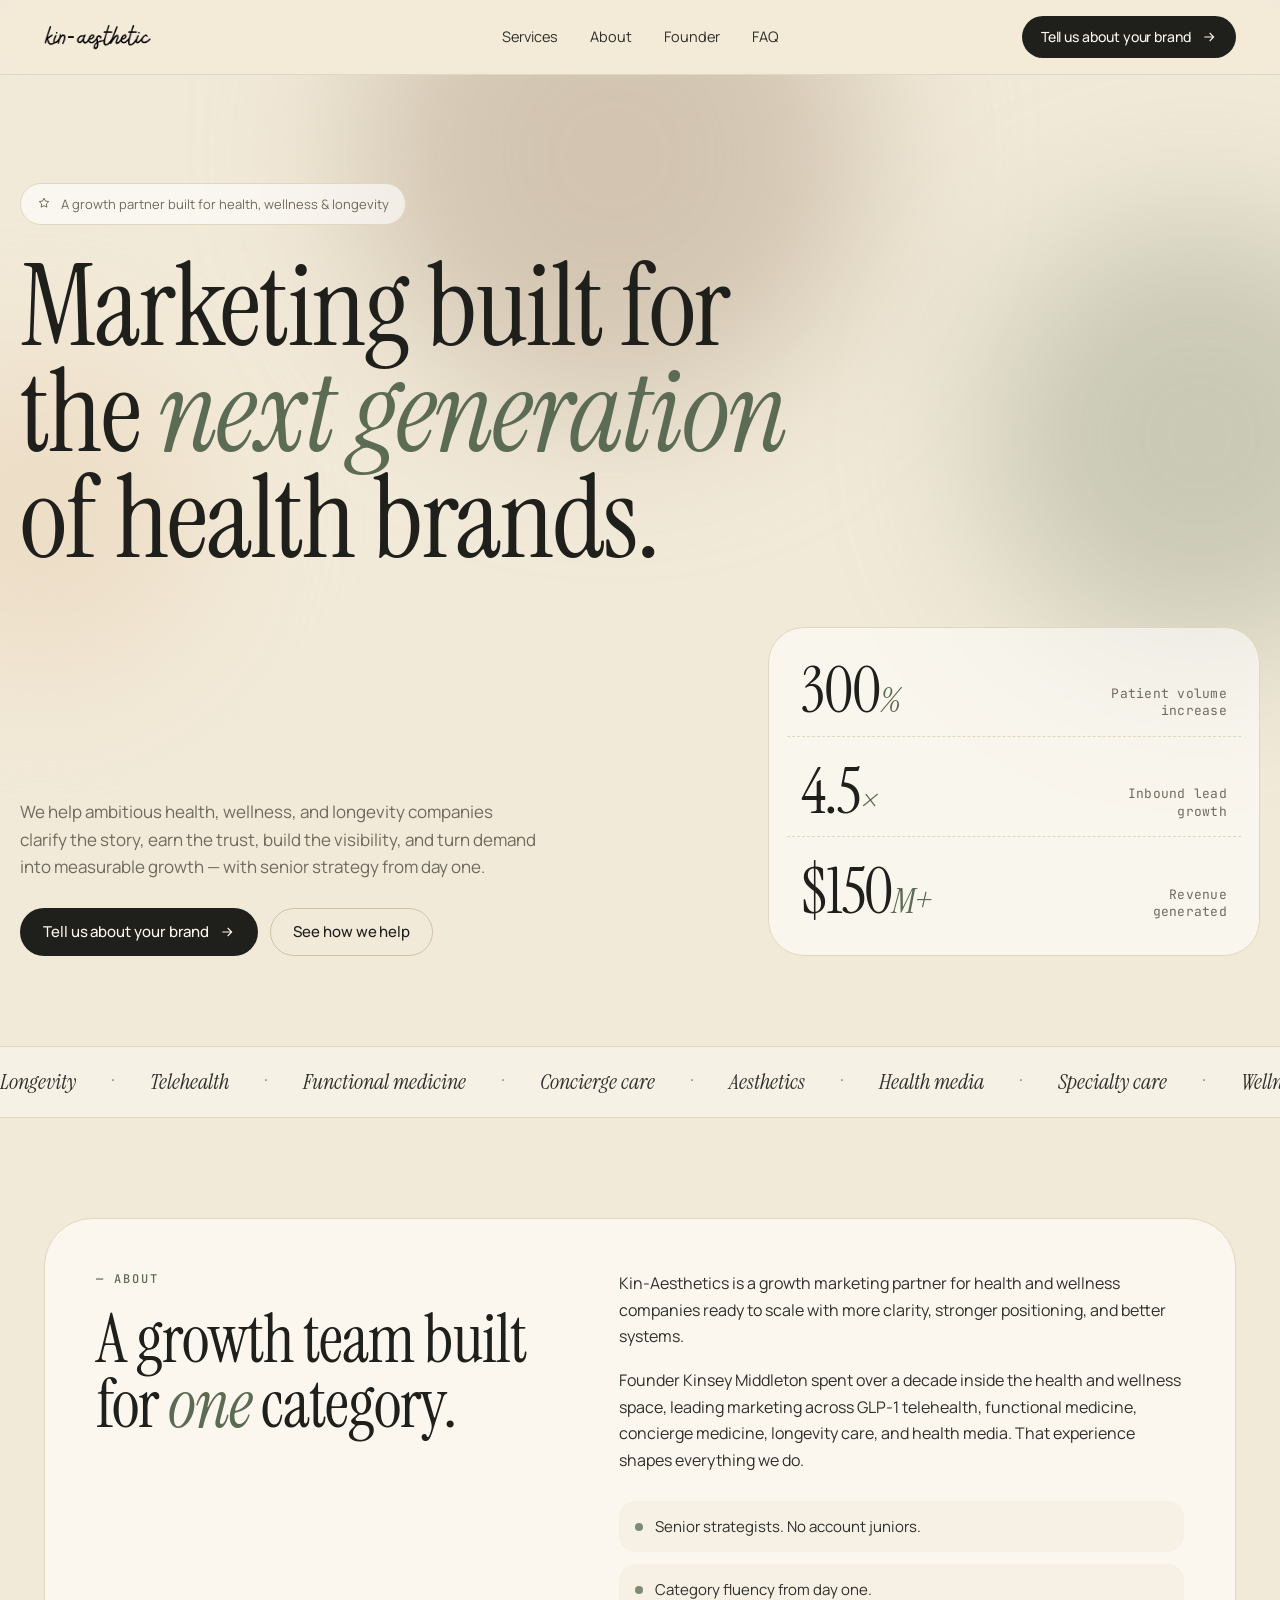
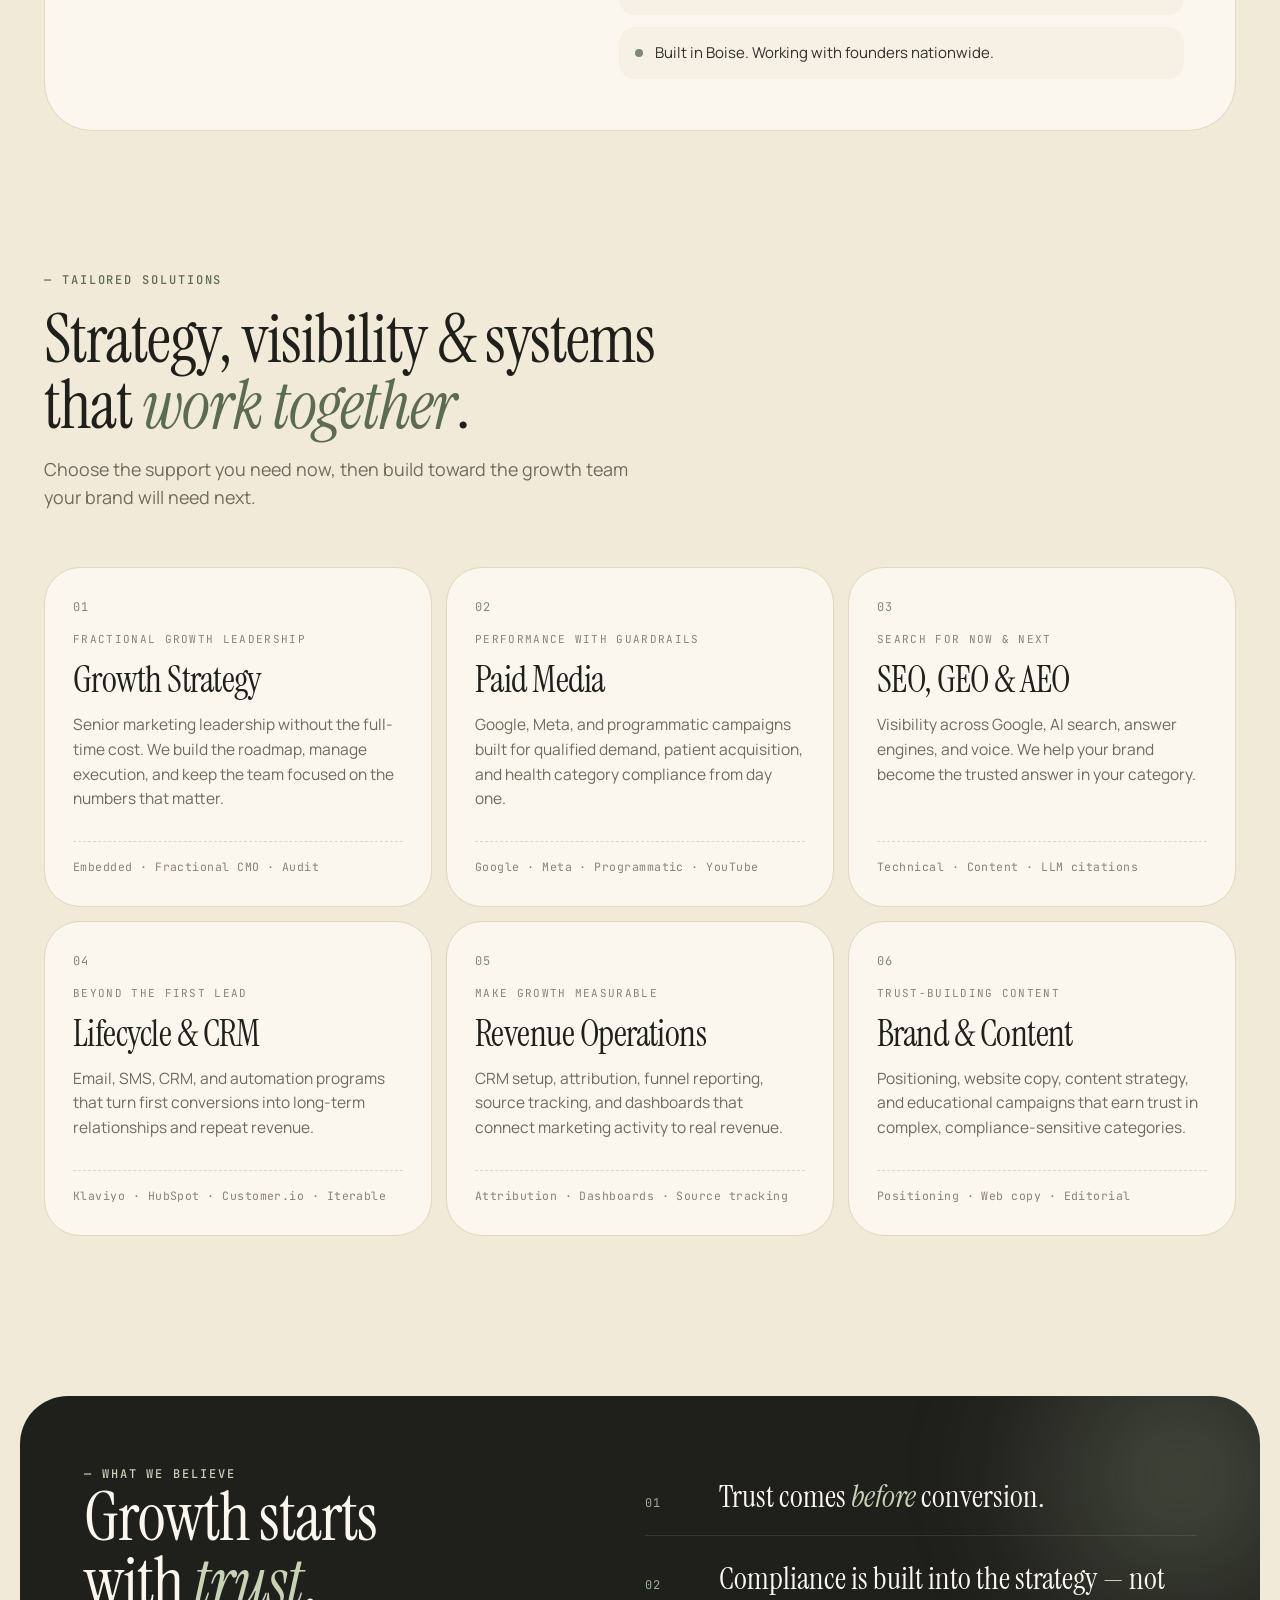
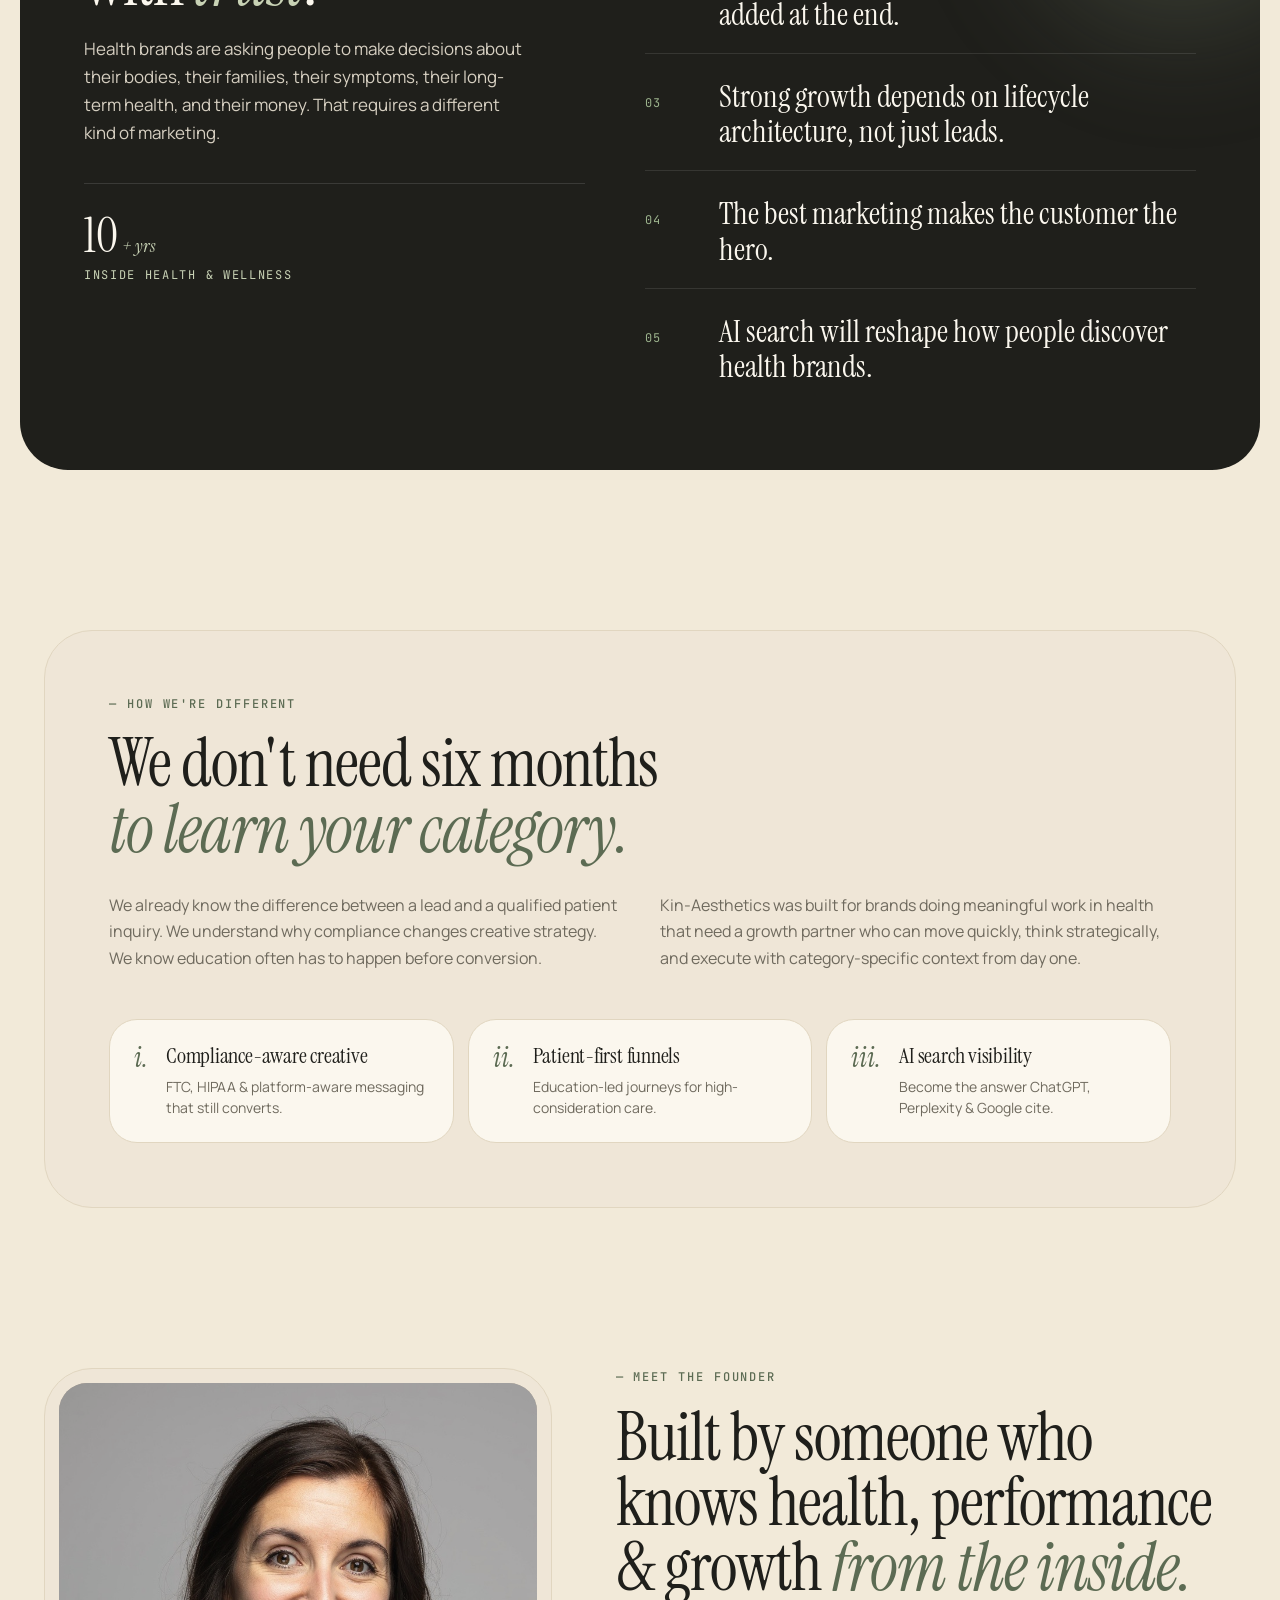
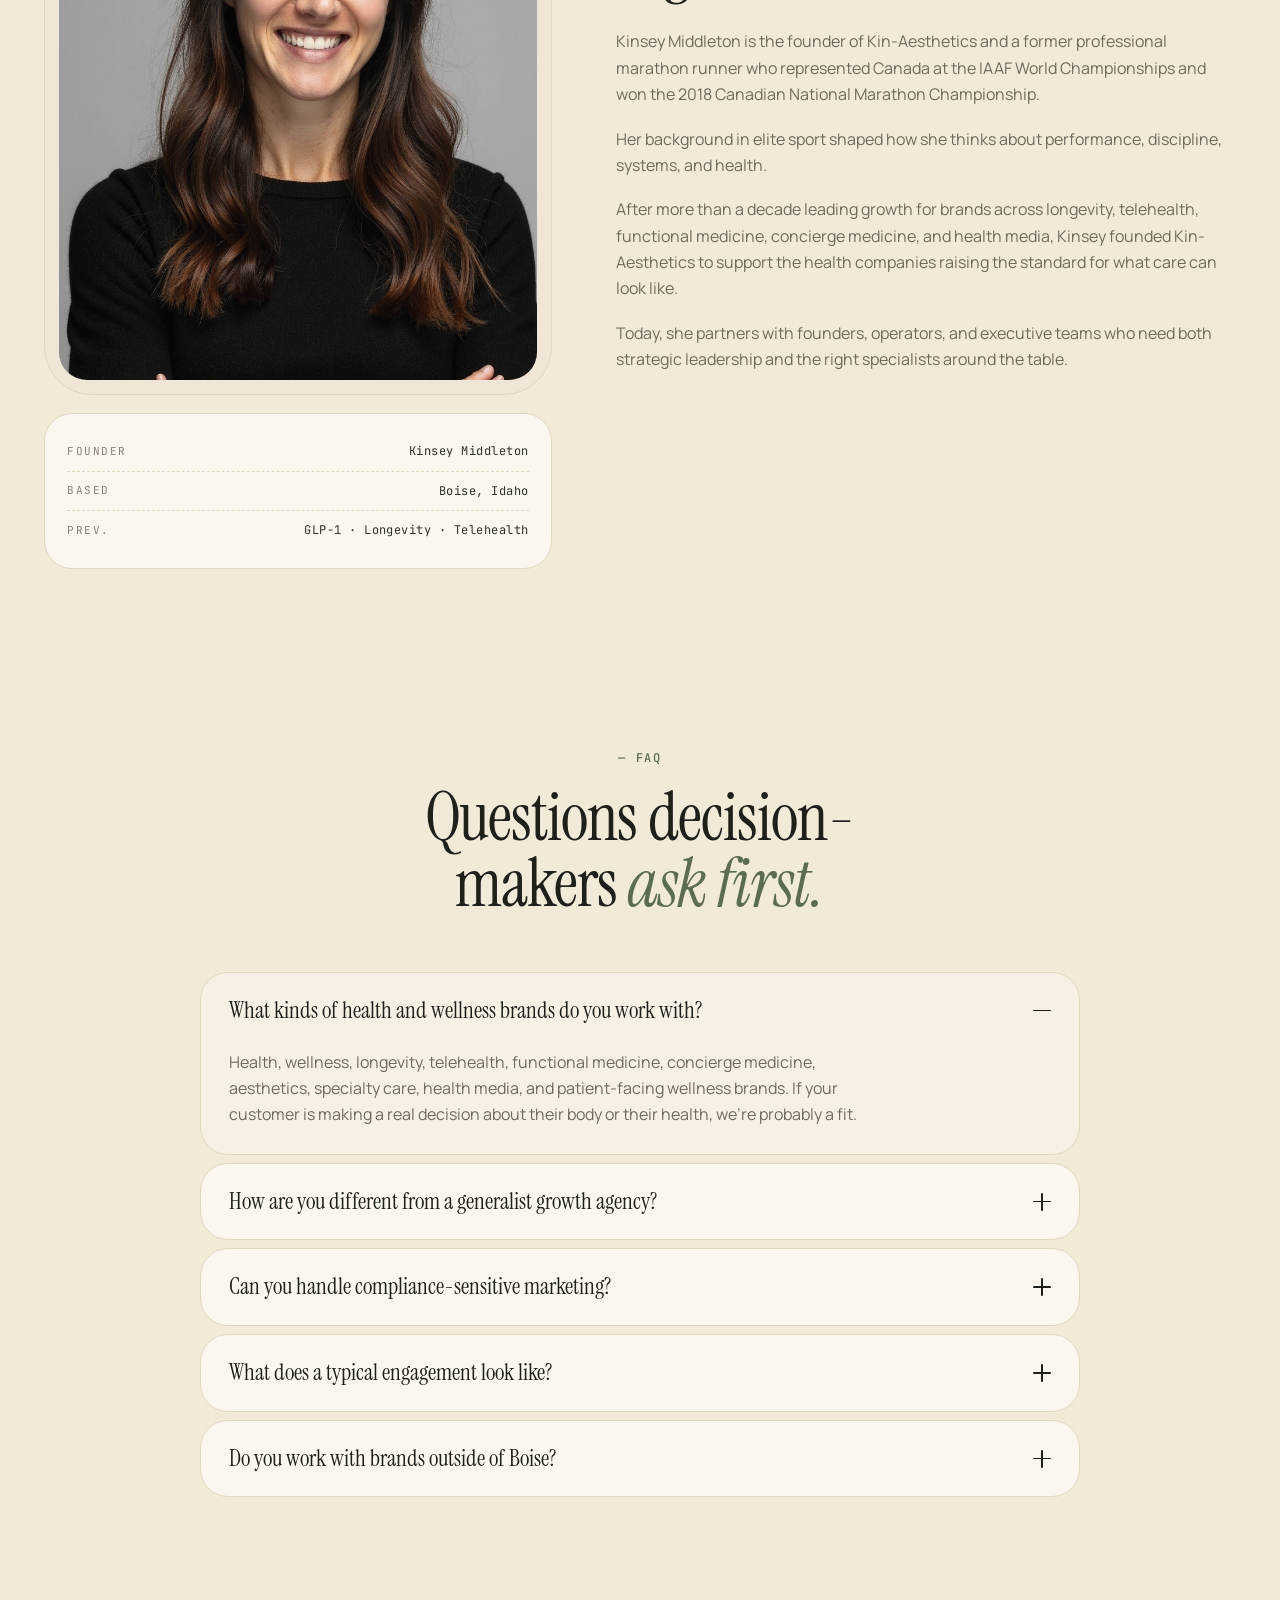
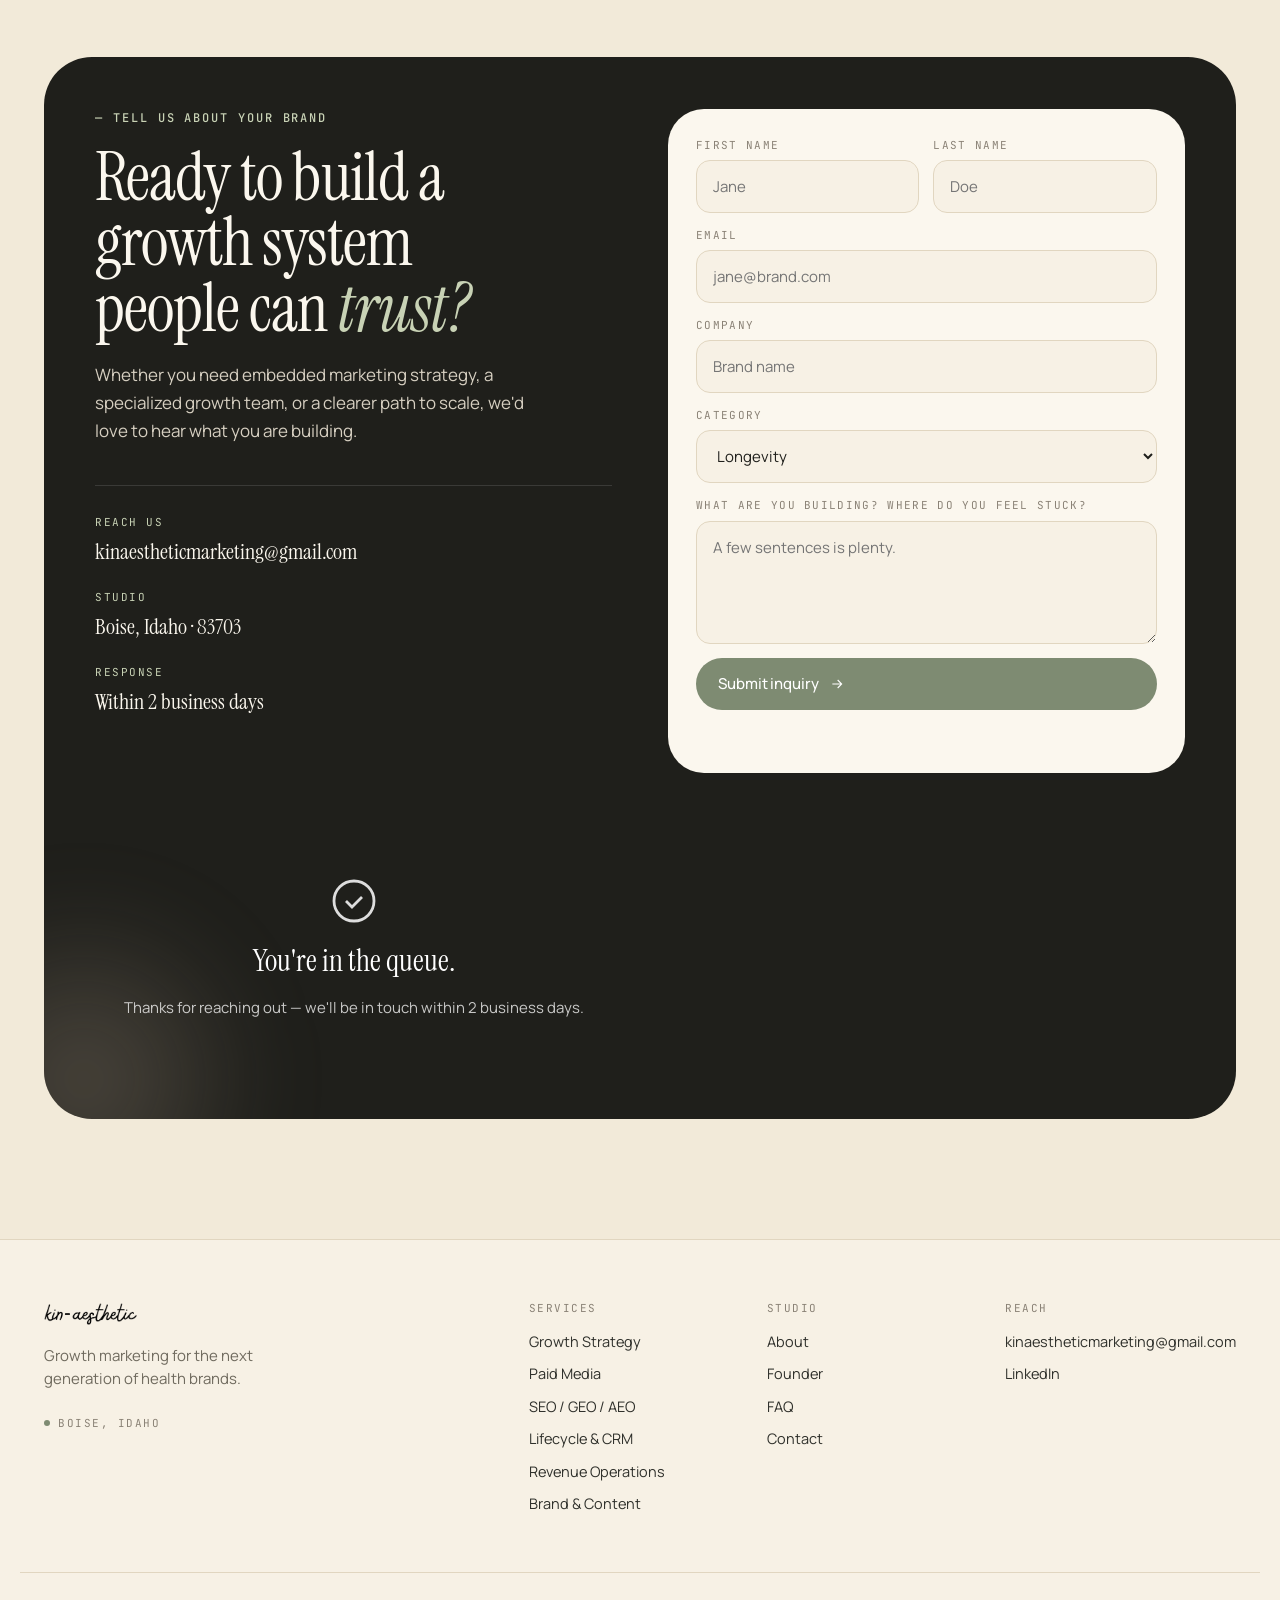
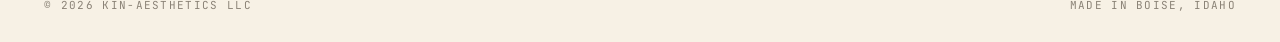
==== index.html @ ba125012 "Fix mobile and tablet responsive layout across all sections - Add hamburger nav menu for ≤880px: ani" ====
<!doctype html>
<html lang="en">
<head>
<meta charset="utf-8" />
<meta name="viewport" content="width=device-width, initial-scale=1" />
<title>Kin-Aesthetics — Growth marketing for health & wellness brands</title>
<link rel="preconnect" href="https://fonts.googleapis.com" />
<link rel="preconnect" href="https://fonts.gstatic.com" crossorigin />
<link href="https://fonts.googleapis.com/css2?family=Instrument+Serif:ital@0;1&family=Manrope:wght@300;400;500;600;700&family=JetBrains+Mono:wght@400;500&display=swap" rel="stylesheet" />
<link rel="stylesheet" href="styles.css" />
</head>
<body>

<!-- ============ HEADER ============ -->
<header class="site-header" id="top">
  <div class="header-inner">
    <a class="brand" href="#top" aria-label="Kin-Aesthetics home">
      <img src="assets/logo-wordmark.png" alt="kin-aesthetic" class="brand-wordmark" />
    </a>
    <nav class="nav" id="siteNav" aria-label="Primary">
      <a href="#services">Services</a>
      <a href="#about">About</a>
      <a href="#founder">Founder</a>
      <a href="#faq">FAQ</a>
    </nav>
    <a class="btn btn-dark" href="#contact">
      <span class="cta-long">Tell us about your brand</span>
      <span class="cta-short">Contact</span>
      <svg viewBox="0 0 24 24" width="16" height="16" fill="none" stroke="currentColor" stroke-width="1.6" aria-hidden="true"><path d="M5 12h14M13 6l6 6-6 6"/></svg>
    </a>
    <button class="nav-toggle" id="navToggle" aria-label="Open navigation" aria-expanded="false">
      <span></span><span></span><span></span>
    </button>
  </div>
</header>

<main>

  <!-- ============ HERO ============ -->
  <section class="hero">
    <div class="hero-bg">
      <span class="blob blob-1"></span>
      <span class="blob blob-2"></span>
      <span class="blob blob-3"></span>
    </div>

    <div class="container hero-inner">

      <div class="eyebrow">
        <svg viewBox="0 0 24 24" width="14" height="14" fill="none" stroke="currentColor" stroke-width="1.6" aria-hidden="true"><path d="M12 2l2.39 4.84L20 8l-4 3.9.94 5.5L12 14.77 7.06 17.4 8 11.9 4 8l5.61-1.16L12 2z"/></svg>
        <span>A growth partner built for health, wellness &amp; longevity</span>
      </div>

      <h1 class="display">
        Marketing built for the
        <em>next generation</em>
        of health brands.
      </h1>

      <div class="hero-grid">
        <div class="hero-lead">
          <p>
            We help ambitious health, wellness, and longevity companies clarify the story,
            earn the trust, build the visibility, and turn demand into measurable growth —
            with senior strategy from day one.
          </p>
          <div class="hero-ctas">
            <a class="btn btn-dark" href="#contact">
              Tell us about your brand
              <svg viewBox="0 0 24 24" width="16" height="16" fill="none" stroke="currentColor" stroke-width="1.6"><path d="M5 12h14M13 6l6 6-6 6"/></svg>
            </a>
            <a class="btn btn-ghost" href="#services">See how we help</a>
          </div>
        </div>

        <aside class="hero-stats" aria-label="Selected results">
          <div class="stat">
            <div class="stat-num">300<span>%</span></div>
            <div class="stat-label">Patient volume<br />increase</div>
          </div>
          <div class="stat">
            <div class="stat-num">4.5<span>×</span></div>
            <div class="stat-label">Inbound lead<br />growth</div>
          </div>
          <div class="stat">
            <div class="stat-num">$150<span>M+</span></div>
            <div class="stat-label">Revenue<br />generated</div>
          </div>
        </aside>
      </div>

    </div>

    <!-- marquee categories -->
    <div class="marquee">
      <div class="marquee-track">
        <span>Longevity</span><span>·</span>
        <span>Telehealth</span><span>·</span>
        <span>Functional medicine</span><span>·</span>
        <span>Concierge care</span><span>·</span>
        <span>Aesthetics</span><span>·</span>
        <span>Health media</span><span>·</span>
        <span>Specialty care</span><span>·</span>
        <span>Wellness DTC</span><span>·</span>
        <span>GLP-1</span><span>·</span>
        <span>Longevity</span><span>·</span>
        <span>Telehealth</span><span>·</span>
        <span>Functional medicine</span><span>·</span>
        <span>Concierge care</span><span>·</span>
        <span>Aesthetics</span><span>·</span>
        <span>Health media</span><span>·</span>
        <span>Specialty care</span><span>·</span>
        <span>Wellness DTC</span><span>·</span>
        <span>GLP-1</span><span>·</span>
      </div>
    </div>
  </section>

  <!-- ============ ABOUT ============ -->
  <section id="about" class="about">
    <div class="container">
      <div class="about-card">
        <div class="about-head">
          <span class="kicker">— About</span>
          <h2 class="h2">
            A growth team built for <em>one</em> category.
          </h2>
        </div>
        <div class="about-body">
          <p>
            Kin-Aesthetics is a growth marketing partner for health and wellness companies
            ready to scale with more clarity, stronger positioning, and better systems.
          </p>
          <p>
            Founder Kinsey Middleton spent over a decade inside the health and wellness
            space, leading marketing across GLP-1 telehealth, functional medicine, concierge
            medicine, longevity care, and health media. That experience shapes everything we do.
          </p>
          <ul class="bullets">
            <li><span class="b-dot"></span> Senior strategists. No account juniors.</li>
            <li><span class="b-dot"></span> Category fluency from day one.</li>
            <li><span class="b-dot"></span> Built in Boise. Working with founders nationwide.</li>
          </ul>
        </div>
      </div>
    </div>
  </section>

  <!-- ============ SERVICES ============ -->
  <section id="services" class="services">
    <div class="container">
      <div class="section-head">
        <span class="kicker">— Tailored solutions</span>
        <h2 class="h2">
          Strategy, visibility &amp; systems<br />
          that <em>work together</em>.
        </h2>
        <p class="lede">
          Choose the support you need now, then build toward the growth team your brand will need next.
        </p>
      </div>

      <div class="svc-grid">

        <article class="svc">
          <div class="svc-no">01</div>
          <div class="svc-tag">Fractional growth leadership</div>
          <h3 class="svc-title">Growth Strategy</h3>
          <p>Senior marketing leadership without the full-time cost. We build the roadmap, manage execution, and keep the team focused on the numbers that matter.</p>
          <div class="svc-foot">Embedded · Fractional CMO · Audit</div>
        </article>

        <article class="svc">
          <div class="svc-no">02</div>
          <div class="svc-tag">Performance with guardrails</div>
          <h3 class="svc-title">Paid Media</h3>
          <p>Google, Meta, and programmatic campaigns built for qualified demand, patient acquisition, and health category compliance from day one.</p>
          <div class="svc-foot">Google · Meta · Programmatic · YouTube</div>
        </article>

        <article class="svc">
          <div class="svc-no">03</div>
          <div class="svc-tag">Search for now &amp; next</div>
          <h3 class="svc-title">SEO, GEO &amp; AEO</h3>
          <p>Visibility across Google, AI search, answer engines, and voice. We help your brand become the trusted answer in your category.</p>
          <div class="svc-foot">Technical · Content · LLM citations</div>
        </article>

        <article class="svc">
          <div class="svc-no">04</div>
          <div class="svc-tag">Beyond the first lead</div>
          <h3 class="svc-title">Lifecycle &amp; CRM</h3>
          <p>Email, SMS, CRM, and automation programs that turn first conversions into long-term relationships and repeat revenue.</p>
          <div class="svc-foot">Klaviyo · HubSpot · Customer.io · Iterable</div>
        </article>

        <article class="svc">
          <div class="svc-no">05</div>
          <div class="svc-tag">Make growth measurable</div>
          <h3 class="svc-title">Revenue Operations</h3>
          <p>CRM setup, attribution, funnel reporting, source tracking, and dashboards that connect marketing activity to real revenue.</p>
          <div class="svc-foot">Attribution · Dashboards · Source tracking</div>
        </article>

        <article class="svc">
          <div class="svc-no">06</div>
          <div class="svc-tag">Trust-building content</div>
          <h3 class="svc-title">Brand &amp; Content</h3>
          <p>Positioning, website copy, content strategy, and educational campaigns that earn trust in complex, compliance-sensitive categories.</p>
          <div class="svc-foot">Positioning · Web copy · Editorial</div>
        </article>

      </div>
    </div>
  </section>

  <!-- ============ BELIEFS / DARK ============ -->
  <section class="beliefs">
    <div class="container beliefs-grid">
      <div class="beliefs-intro">
        <span class="kicker light">— What we believe</span>
        <h2 class="h2 light">Growth starts with <em>trust</em>.</h2>
        <p>
          Health brands are asking people to make decisions about their bodies, their families, their symptoms, their long-term health, and their money. That requires a different kind of marketing.
        </p>
        <div class="beliefs-meta">
          <div>
            <div class="meta-num">10<span>+ yrs</span></div>
            <div class="meta-label">Inside health &amp; wellness</div>
          </div>
        </div>
      </div>

      <ol class="beliefs-list" aria-label="Operating beliefs">
        <li>
          <span class="b-num">01</span>
          <span class="b-text">Trust comes <em>before</em> conversion.</span>
        </li>
        <li>
          <span class="b-num">02</span>
          <span class="b-text">Compliance is built into the strategy — not added at the end.</span>
        </li>
        <li>
          <span class="b-num">03</span>
          <span class="b-text">Strong growth depends on lifecycle architecture, not just leads.</span>
        </li>
        <li>
          <span class="b-num">04</span>
          <span class="b-text">The best marketing makes the customer the hero.</span>
        </li>
        <li>
          <span class="b-num">05</span>
          <span class="b-text">AI search will reshape how people discover health brands.</span>
        </li>
      </ol>
    </div>
  </section>

  <!-- ============ DIFFERENCE ============ -->
  <section class="difference">
    <div class="container">
      <div class="diff-card">
        <div class="diff-head">
          <span class="kicker">— How we're different</span>
          <h2 class="h2">
            We don't need six months <em>to learn your category.</em>
          </h2>
        </div>
        <div class="diff-body">
          <p>
            We already know the difference between a lead and a qualified patient inquiry. We understand why compliance changes creative strategy. We know education often has to happen before conversion.
          </p>
          <p>
            Kin-Aesthetics was built for brands doing meaningful work in health that need a growth partner who can move quickly, think strategically, and execute with category-specific context from day one.
          </p>
        </div>
        <div class="diff-pills">
          <div class="pill">
            <span class="pill-no">i.</span>
            <div>
              <div class="pill-t">Compliance-aware creative</div>
              <div class="pill-s">FTC, HIPAA &amp; platform-aware messaging that still converts.</div>
            </div>
          </div>
          <div class="pill">
            <span class="pill-no">ii.</span>
            <div>
              <div class="pill-t">Patient-first funnels</div>
              <div class="pill-s">Education-led journeys for high-consideration care.</div>
            </div>
          </div>
          <div class="pill">
            <span class="pill-no">iii.</span>
            <div>
              <div class="pill-t">AI search visibility</div>
              <div class="pill-s">Become the answer ChatGPT, Perplexity &amp; Google cite.</div>
            </div>
          </div>
        </div>
      </div>
    </div>
  </section>

  <!-- ============ FOUNDER ============ -->
  <section id="founder" class="founder">
    <div class="container founder-grid">

      <div class="founder-photo">
        <div class="photo-frame">
          <img src="assets/founder.jpg" alt="Kinsey Middleton, founder of Kin-Aesthetics" />
        </div>
        <div class="photo-meta">
          <div class="meta-row"><span>Founder</span><span>Kinsey Middleton</span></div>
          <div class="meta-row"><span>Based</span><span>Boise, Idaho</span></div>
          <div class="meta-row"><span>Prev.</span><span>GLP-1 · Longevity · Telehealth</span></div>
        </div>
      </div>

      <div class="founder-copy">
        <span class="kicker">— Meet the founder</span>
        <h2 class="h2">
          Built by someone who knows health, performance &amp; growth <em>from the inside.</em>
        </h2>
        <div class="founder-body">
          <p>
            Kinsey Middleton is the founder of Kin-Aesthetics and a former professional marathon runner who represented Canada at the IAAF World Championships and won the 2018 Canadian National Marathon Championship.
          </p>
          <p>
            Her background in elite sport shaped how she thinks about performance, discipline, systems, and health.
          </p>
          <p>
            After more than a decade leading growth for brands across longevity, telehealth, functional medicine, concierge medicine, and health media, Kinsey founded Kin-Aesthetics to support the health companies raising the standard for what care can look like.
          </p>
          <p>
            Today, she partners with founders, operators, and executive teams who need both strategic leadership and the right specialists around the table.
          </p>
        </div>
      </div>

    </div>
  </section>

  <!-- ============ FAQ ============ -->
  <section id="faq" class="faq">
    <div class="container">
      <div class="section-head center">
        <span class="kicker">— FAQ</span>
        <h2 class="h2">
          Questions decision-makers <em>ask first.</em>
        </h2>
      </div>

      <div class="faq-list">
        <details class="faq-item" open>
          <summary>
            <span>What kinds of health and wellness brands do you work with?</span>
            <span class="chev" aria-hidden="true"></span>
          </summary>
          <div class="faq-body">
            <p>Health, wellness, longevity, telehealth, functional medicine, concierge medicine, aesthetics, specialty care, health media, and patient-facing wellness brands. If your customer is making a real decision about their body or their health, we're probably a fit.</p>
          </div>
        </details>

        <details class="faq-item">
          <summary>
            <span>How are you different from a generalist growth agency?</span>
            <span class="chev" aria-hidden="true"></span>
          </summary>
          <div class="faq-body">
            <p>We already understand the health category — trust-building, compliance-sensitive messaging, patient education, and the decision process behind high-consideration care. You skip the 6-month ramp.</p>
          </div>
        </details>

        <details class="faq-item">
          <summary>
            <span>Can you handle compliance-sensitive marketing?</span>
            <span class="chev" aria-hidden="true"></span>
          </summary>
          <div class="faq-body">
            <p>Yes. We are not a legal or medical review team, but we build with compliance realities in mind from the beginning across paid media, website copy, content, and funnels — and we partner cleanly with your in-house reviewers.</p>
          </div>
        </details>

        <details class="faq-item">
          <summary>
            <span>What does a typical engagement look like?</span>
            <span class="chev" aria-hidden="true"></span>
          </summary>
          <div class="faq-body">
            <p>Most engagements begin with a strategy and audit phase, followed by a roadmap and execution across the channels or systems that will move the business forward fastest. Engagements typically run 6–12 months.</p>
          </div>
        </details>

        <details class="faq-item">
          <summary>
            <span>Do you work with brands outside of Boise?</span>
            <span class="chev" aria-hidden="true"></span>
          </summary>
          <div class="faq-body">
            <p>We're based in Boise, Idaho and work with founders and operators across North America. Most of our engagements are remote with periodic on-sites when it makes sense.</p>
          </div>
        </details>
      </div>
    </div>
  </section>

  <!-- ============ CONTACT ============ -->
  <section id="contact" class="contact">
    <div class="container">
      <div class="contact-card">
        <div class="contact-copy">
          <span class="kicker light">— Tell us about your brand</span>
          <h2 class="h2 light">
            Ready to build a growth system people can <em>trust?</em>
          </h2>
          <p>
            Whether you need embedded marketing strategy, a specialized growth team, or a clearer path to scale, we'd love to hear what you are building.
          </p>

          <div class="contact-meta">
            <div>
              <div class="cm-label">Reach us</div>
              <a class="cm-value" href="mailto:kinaestheticmarketing@gmail.com">kinaestheticmarketing@gmail.com</a>
            </div>
            <div>
              <div class="cm-label">Studio</div>
              <div class="cm-value">Boise, Idaho · 83703</div>
            </div>
            <div>
              <div class="cm-label">Response</div>
              <div class="cm-value">Within 2 business days</div>
            </div>
          </div>
        </div>

        <form
          class="contact-form"
          id="inquiryForm"
          name="inquiry"
          method="POST"
          data-netlify="true"
          data-netlify-honeypot="bot-field"
          novalidate
        >
          <input type="hidden" name="form-name" value="inquiry" />
          <!-- Honeypot — hidden from real users, catches bots -->
          <p class="bot-field" aria-hidden="true">
            <label>Don't fill this out: <input name="bot-field" tabindex="-1" autocomplete="off" /></label>
          </p>
          <div class="row two">
            <label>
              <span>First name</span>
              <input type="text" name="first" required placeholder="Jane" />
            </label>
            <label>
              <span>Last name</span>
              <input type="text" name="last" required placeholder="Doe" />
            </label>
          </div>
          <label class="row">
            <span>Email</span>
            <input type="email" name="email" required placeholder="jane@brand.com" />
          </label>
          <label class="row">
            <span>Company</span>
            <input type="text" name="company" placeholder="Brand name" />
          </label>
          <label class="row">
            <span>Category</span>
            <select name="category">
              <option>Longevity</option>
              <option>Telehealth / GLP-1</option>
              <option>Functional medicine</option>
              <option>Concierge medicine</option>
              <option>Aesthetics</option>
              <option>Wellness DTC</option>
              <option>Health media</option>
              <option>Other</option>
            </select>
          </label>
          <label class="row">
            <span>What are you building? Where do you feel stuck?</span>
            <textarea name="message" rows="4" placeholder="A few sentences is plenty."></textarea>
          </label>
          <button type="submit" class="btn btn-olive" id="submitBtn">
            Submit inquiry
            <svg viewBox="0 0 24 24" width="16" height="16" fill="none" stroke="currentColor" stroke-width="1.6"><path d="M5 12h14M13 6l6 6-6 6"/></svg>
          </button>
          <p class="form-note" id="formNote" aria-live="polite"></p>
        </form>

        <div class="form-success" id="formSuccess" hidden>
          <svg viewBox="0 0 24 24" width="48" height="48" fill="none" stroke="currentColor" stroke-width="1.4" aria-hidden="true"><circle cx="12" cy="12" r="10"/><path d="M8 12l3 3 5-5"/></svg>
          <h3>You're in the queue.</h3>
          <p>Thanks for reaching out — we'll be in touch within 2 business days.</p>
        </div>

      </div>
    </div>
  </section>

</main>

<!-- ============ FOOTER ============ -->
<footer class="site-footer">
  <div class="container footer-inner">
    <div class="foot-brand">
      <img src="assets/logo-wordmark.png" alt="kin-aesthetic" class="foot-wordmark" />
      <p>Growth marketing for the next generation of health brands.</p>
      <div class="foot-loc"><span class="dot"></span> Boise, Idaho</div>
    </div>
    <div class="foot-cols">
      <div>
        <div class="foot-label">Services</div>
        <a href="#services">Growth Strategy</a>
        <a href="#services">Paid Media</a>
        <a href="#services">SEO / GEO / AEO</a>
        <a href="#services">Lifecycle &amp; CRM</a>
        <a href="#services">Revenue Operations</a>
        <a href="#services">Brand &amp; Content</a>
      </div>
      <div>
        <div class="foot-label">Studio</div>
        <a href="#about">About</a>
        <a href="#founder">Founder</a>
        <a href="#faq">FAQ</a>
        <a href="#contact">Contact</a>
      </div>
      <div>
        <div class="foot-label">Reach</div>
        <a href="mailto:kinaestheticmarketing@gmail.com">kinaestheticmarketing@gmail.com</a>
        <a href="https://www.linkedin.com/company/109017058/" target="_blank" rel="noopener">LinkedIn</a>
      </div>
    </div>
  </div>
  <div class="foot-bottom container">
    <span>© 2026 Kin-Aesthetics LLC</span>
    <span>Made in Boise, Idaho</span>
  </div>
</footer>

<script src="script.js"></script>
</body>
</html>
---- styles.css ----
/* ==========================================================
   Kin-Aesthetics — Marketing site
   Palette: warm neutrals, soft olive, cream, charcoal
   Type: Instrument Serif (display) + Manrope (body)
   ========================================================== */

:root{
  --cream:        #F2EAD9;
  --cream-soft:   #F7F1E5;
  --paper:        #FBF7EE;
  --bone:         #EFE6D7;
  --line:         #E1D6C0;
  --line-strong:  #CFC2A8;

  --olive:        #7E8B72;
  --olive-deep:   #5C6B53;
  --olive-tint:   #D7DBC8;
  --clay:         #B8A691;

  --ink:          #1F1F1B;
  --ink-soft:     #2F302B;
  --muted:        #6F6A5E;
  --muted-2:      #8A8276;

  --r-sm: 14px;
  --r-md: 20px;
  --r-lg: 28px;
  --r-xl: 36px;
  --r-2xl: 48px;

  --shadow-sm: 0 1px 2px rgba(40,30,15,.04), 0 6px 24px -12px rgba(40,30,15,.08);
  --shadow-md: 0 2px 6px rgba(40,30,15,.05), 0 30px 60px -30px rgba(40,30,15,.18);

  --container: 1240px;
  --gutter: 24px;
}

*{box-sizing:border-box}
html,body{margin:0;padding:0}
html{scroll-behavior:smooth}
body{
  background: var(--cream);
  color: var(--ink);
  font-family: "Manrope", system-ui, -apple-system, "Segoe UI", sans-serif;
  font-weight: 400;
  font-size: 16px;
  line-height: 1.55;
  -webkit-font-smoothing: antialiased;
  text-rendering: optimizeLegibility;
}
img{max-width:100%; display:block}
a{color:inherit; text-decoration:none}
button{font: inherit; cursor: pointer}

.container{
  max-width: var(--container);
  margin: 0 auto;
  padding-inline: var(--gutter);
}

/* ---------- Display & utility type ---------- */
.display, .h2{
  font-family: "Instrument Serif", "Times New Roman", serif;
  font-weight: 400;
  color: var(--ink);
  letter-spacing: -0.015em;
}
.display{
  font-size: clamp(54px, 9vw, 132px);
  line-height: 0.92;
  margin: 0;
  max-width: 18ch;
  text-wrap: balance;
}
.display em{ font-style: italic; color: var(--olive-deep); }

.h2{
  font-size: clamp(36px, 5.2vw, 72px);
  line-height: 0.98;
  margin: 0;
  text-wrap: balance;
}
.h2 em{ font-style: italic; color: var(--olive-deep); }
.h2.light{ color: var(--paper); }
.h2.light em{ color: #C8D2B5; }

.kicker{
  font-family: "JetBrains Mono", ui-monospace, monospace;
  font-size: 12px;
  letter-spacing: 0.16em;
  text-transform: uppercase;
  color: var(--olive-deep);
  font-weight: 500;
}
.kicker.light{ color: #C8D2B5; }

.lede{
  font-size: clamp(17px, 1.4vw, 20px);
  color: var(--muted);
  line-height: 1.55;
  max-width: 56ch;
  margin: 18px 0 0;
}

/* ---------- Buttons ---------- */
.btn{
  display: inline-flex;
  align-items: center;
  gap: 10px;
  height: 48px;
  padding: 0 22px;
  border-radius: 999px;
  font-weight: 500;
  font-size: 15px;
  letter-spacing: -0.005em;
  transition: transform .25s ease, background .25s ease, color .25s ease, border-color .25s ease;
  border: 1px solid transparent;
  white-space: nowrap;
}
.btn svg{ transition: transform .25s ease; }
.btn:hover svg{ transform: translateX(3px); }

.btn-dark{
  background: var(--ink);
  color: var(--paper);
}
.btn-dark:hover{ background: var(--ink-soft); }

.btn-ghost{
  background: transparent;
  color: var(--ink);
  border-color: var(--line-strong);
}
.btn-ghost:hover{ background: rgba(255,255,255,.5); }

.btn-olive{
  background: var(--olive);
  color: #fff;
  border: none;
  width: 100%;
  height: 52px;
}
.btn-olive:hover{ background: var(--olive-deep); }
.btn-olive:disabled{ opacity: .55; cursor: not-allowed; }

/* ===========================================================
   HEADER
   =========================================================== */
.site-header{
  position: sticky;
  top: 0;
  z-index: 60;
  background: rgba(242, 234, 217, 0.78);
  backdrop-filter: saturate(1.2) blur(14px);
  -webkit-backdrop-filter: saturate(1.2) blur(14px);
  border-bottom: 1px solid var(--line);
}
.header-inner{
  max-width: var(--container);
  margin: 0 auto;
  padding: 16px var(--gutter);
  display: grid;
  grid-template-columns: 1fr auto 1fr;
  align-items: center;
  gap: 24px;
}
.brand{
  display: flex;
  align-items: center;
  gap: 14px;
}
.brand-wordmark{
  height: 32px;
  width: auto;
}
.brand-loc{
  display: inline-flex;
  align-items: center;
  gap: 8px;
  font-family: "JetBrains Mono", monospace;
  font-size: 11px;
  letter-spacing: 0.14em;
  text-transform: uppercase;
  color: var(--muted);
  padding-left: 14px;
  border-left: 1px solid var(--line-strong);
  margin-left: 4px;
}
.brand-loc .dot{
  width: 6px; height: 6px;
  background: var(--olive);
  border-radius: 50%;
  display: inline-block;
}
.nav{
  display: flex;
  gap: 32px;
  justify-content: center;
  font-size: 14.5px;
  color: var(--ink-soft);
}
.nav a{
  position: relative;
  padding: 6px 0;
}
.nav a::after{
  content:"";
  position: absolute; left:0; right:0; bottom: -2px;
  height: 1px; background: var(--ink);
  transform: scaleX(0); transform-origin: left;
  transition: transform .35s cubic-bezier(.2,.7,.2,1);
}
.nav a:hover::after{ transform: scaleX(1); }
.site-header .btn{ justify-self: end; height: 42px; padding: 0 18px; font-size: 14px;}

/* Hamburger toggle button */
.nav-toggle{
  display: none;
  flex-direction: column;
  justify-content: center;
  align-items: center;
  gap: 5px;
  width: 40px;
  height: 40px;
  background: none;
  border: 1px solid var(--line-strong);
  border-radius: 10px;
  padding: 0;
  flex: none;
}
.nav-toggle span{
  display: block;
  width: 18px;
  height: 1.5px;
  background: var(--ink);
  border-radius: 2px;
  transition: transform .3s ease, opacity .3s ease;
}
.nav-toggle[aria-expanded="true"] span:nth-child(1){ transform: translateY(6.5px) rotate(45deg); }
.nav-toggle[aria-expanded="true"] span:nth-child(2){ opacity: 0; }
.nav-toggle[aria-expanded="true"] span:nth-child(3){ transform: translateY(-6.5px) rotate(-45deg); }

/* CTA text variants */
.cta-long{ display: inline; }
.cta-short{ display: none; }

@media (max-width: 880px){
  .nav-toggle{ display: flex; }
  .header-inner{ grid-template-columns: 1fr auto auto; gap: 10px; }
  .brand-loc{ display: none; }
  .cta-long{ display: none; }
  .cta-short{ display: inline; }
  .site-header .btn svg{ display: none; }
  .site-header .btn{ padding: 0 16px; }

  /* Nav becomes a full-width dropdown */
  .nav{
    position: absolute;
    top: 100%;
    left: 0;
    right: 0;
    flex-direction: column;
    gap: 0;
    background: rgba(242, 234, 217, 0.98);
    backdrop-filter: saturate(1.2) blur(16px);
    -webkit-backdrop-filter: saturate(1.2) blur(16px);
    border-bottom: 1px solid var(--line);
    padding: 8px 24px 20px;
    justify-content: flex-start;
    opacity: 0;
    transform: translateY(-8px);
    pointer-events: none;
    transition: opacity .25s ease, transform .25s ease;
  }
  .nav.open{
    opacity: 1;
    transform: translateY(0);
    pointer-events: auto;
  }
  .nav a{ padding: 14px 0; font-size: 17px; border-bottom: 1px solid var(--line); }
  .nav a:last-child{ border-bottom: none; }
  .nav a::after{ display: none; }
}

/* On very small phones, hide header CTA entirely */
@media (max-width: 400px){
  .site-header .btn{ display: none; }
  .header-inner{ grid-template-columns: 1fr auto; }
}

/* ===========================================================
   HERO
   =========================================================== */
.hero{
  position: relative;
  padding: 80px 0 0;
  overflow: hidden;
}
.hero-bg{
  position: absolute; inset: 0;
  pointer-events: none;
  z-index: 0;
}
.blob{
  position: absolute;
  border-radius: 50%;
  filter: blur(80px);
  opacity: .7;
}
.blob-1{
  width: 520px; height: 520px;
  background: var(--clay);
  top: -180px; left: 50%; transform: translateX(-55%);
  opacity: .55;
}
.blob-2{
  width: 440px; height: 440px;
  background: var(--olive);
  right: -140px; top: 140px;
  opacity: .35;
}
.blob-3{
  width: 320px; height: 320px;
  background: #E7CFB1;
  left: -120px; top: 280px;
  opacity: .5;
}
.hero-inner{
  position: relative;
  z-index: 1;
  padding: 28px 0 90px;
}
.eyebrow{
  display: inline-flex;
  align-items: center;
  gap: 10px;
  padding: 10px 16px;
  background: rgba(255,255,255,.6);
  border: 1px solid var(--line);
  border-radius: 999px;
  font-size: 13px;
  color: var(--muted);
  backdrop-filter: blur(6px);
  margin-bottom: 28px;
}
.eyebrow svg{ color: var(--olive-deep); }

.hero-grid{
  margin-top: 56px;
  display: grid;
  grid-template-columns: 1.4fr 1fr;
  gap: 60px;
  align-items: end;
}
.hero-lead p{
  font-size: clamp(17px, 1.3vw, 20px);
  color: var(--muted);
  line-height: 1.6;
  max-width: 52ch;
  margin: 0 0 28px;
}
.hero-ctas{ display: flex; gap: 12px; flex-wrap: wrap; }

.hero-stats{
  display: grid;
  grid-template-columns: 1fr;
  gap: 10px;
  background: rgba(255,255,255,.55);
  border: 1px solid var(--line);
  border-radius: var(--r-xl);
  padding: 18px;
  backdrop-filter: blur(6px);
}
.stat{
  display: grid;
  grid-template-columns: auto 1fr;
  align-items: end;
  gap: 18px;
  padding: 16px 14px;
  border-bottom: 1px dashed var(--line);
}
.stat:last-child{ border-bottom: none; }
.stat-num{
  font-family: "Instrument Serif", serif;
  font-size: clamp(44px, 5vw, 64px);
  line-height: 0.9;
  color: var(--ink);
  letter-spacing: -0.02em;
}
.stat-num span{
  font-size: .55em;
  color: var(--olive-deep);
  font-style: italic;
}
.stat-label{
  font-size: 13px;
  color: var(--muted);
  line-height: 1.35;
  text-align: right;
  font-family: "JetBrains Mono", monospace;
  letter-spacing: 0.02em;
}

@media (max-width: 900px){
  .hero-grid{ grid-template-columns: 1fr; gap: 36px; }
  /* 3 stats side-by-side when they have full container width */
  .hero-stats{ grid-template-columns: repeat(3, 1fr); gap: 0; }
  .hero-stats .stat{
    border-bottom: none;
    border-right: 1px dashed var(--line);
    padding: 14px 18px;
    grid-template-columns: 1fr;
    gap: 6px;
    align-items: start;
  }
  .hero-stats .stat:last-child{ border-right: none; }
  .stat-label{ text-align: left; }
}
@media (max-width: 560px){
  /* Revert to vertical stack on small phones */
  .hero-stats{ grid-template-columns: 1fr; }
  .hero-stats .stat{
    border-right: none;
    border-bottom: 1px dashed var(--line);
    grid-template-columns: auto 1fr;
    gap: 18px;
    align-items: end;
    padding: 16px 14px;
  }
  .hero-stats .stat:last-child{ border-bottom: none; }
  .stat-label{ text-align: right; }
}

/* Marquee */
.marquee{
  position: relative;
  z-index: 1;
  border-top: 1px solid var(--line);
  border-bottom: 1px solid var(--line);
  overflow: hidden;
  background: rgba(255,255,255,.3);
}
.marquee-track{
  display: flex;
  gap: 36px;
  align-items: center;
  white-space: nowrap;
  padding: 18px 0;
  animation: scroll 50s linear infinite;
  font-family: "Instrument Serif", serif;
  font-style: italic;
  font-size: 22px;
  color: var(--ink-soft);
  width: max-content;
}
.marquee-track > span:nth-child(2n){ color: var(--olive); font-style: normal; font-size: 18px; }
@keyframes scroll{
  from{ transform: translateX(0) }
  to{ transform: translateX(-50%) }
}

/* ===========================================================
   ABOUT
   =========================================================== */
.about{ padding: 100px 0 60px; }
.about-card{
  background: var(--paper);
  border: 1px solid var(--line);
  border-radius: var(--r-2xl);
  padding: clamp(28px, 4vw, 60px);
  display: grid;
  grid-template-columns: .9fr 1.1fr;
  gap: 60px;
  align-items: start;
}
.about-head .kicker{ display: block; margin-bottom: 18px; }
.about-body p{
  font-size: clamp(16px, 1.2vw, 19px);
  line-height: 1.65;
  color: var(--ink-soft);
  margin: 0 0 18px;
}
.bullets{
  list-style: none;
  margin: 28px 0 0;
  padding: 0;
  display: grid;
  gap: 12px;
}
.bullets li{
  display: flex;
  align-items: center;
  gap: 12px;
  font-size: 15px;
  color: var(--ink-soft);
  padding: 14px 16px;
  background: var(--cream-soft);
  border-radius: 16px;
}
.b-dot{
  width: 8px; height: 8px;
  background: var(--olive);
  border-radius: 50%;
  display: inline-block;
  flex: none;
}
@media (max-width: 900px){
  .about-card{ grid-template-columns: 1fr; gap: 24px; }
}

/* ===========================================================
   SERVICES
   =========================================================== */
.services{ padding: 80px 0; }
.section-head{ max-width: 720px; margin-bottom: 56px; }
.section-head .kicker{ display:block; margin-bottom: 18px; }
.section-head.center{ margin-inline: auto; text-align: center; }
.section-head.center .lede{ margin-inline: auto; }

.svc-grid{
  display: grid;
  grid-template-columns: repeat(3, 1fr);
  gap: 14px;
}
.svc{
  background: var(--paper);
  border: 1px solid var(--line);
  border-radius: var(--r-xl);
  padding: 30px 28px;
  transition: transform .35s cubic-bezier(.2,.7,.2,1), box-shadow .35s ease, background .35s ease;
  display: flex;
  flex-direction: column;
  gap: 14px;
  position: relative;
  overflow: hidden;
}
.svc::before{
  content:"";
  position: absolute;
  inset: auto -40% -40% auto;
  width: 240px; height: 240px;
  background: radial-gradient(circle, rgba(126,139,114,.18), transparent 70%);
  border-radius: 50%;
  opacity: 0;
  transition: opacity .4s ease;
  pointer-events: none;
}
.svc:hover{
  transform: translateY(-4px);
  box-shadow: var(--shadow-md);
}
.svc:hover::before{ opacity: 1; }
.svc-no{
  font-family: "JetBrains Mono", monospace;
  font-size: 12px;
  color: var(--olive);
  letter-spacing: 0.1em;
}
.svc-tag{
  font-family: "JetBrains Mono", monospace;
  font-size: 11px;
  letter-spacing: 0.12em;
  text-transform: uppercase;
  color: var(--muted-2);
}
.svc-title{
  font-family: "Instrument Serif", serif;
  font-size: 36px;
  font-weight: 400;
  letter-spacing: -0.015em;
  margin: 0;
  line-height: 1;
}
.svc p{
  color: var(--muted);
  font-size: 15.5px;
  line-height: 1.6;
  margin: 0;
  flex: 1;
}
.svc-foot{
  margin-top: 16px;
  padding-top: 16px;
  border-top: 1px dashed var(--line);
  font-family: "JetBrains Mono", monospace;
  font-size: 11.5px;
  letter-spacing: 0.04em;
  color: var(--muted-2);
}
@media (max-width: 980px){ .svc-grid{ grid-template-columns: repeat(2,1fr); } }
@media (max-width: 640px){ .svc-grid{ grid-template-columns: 1fr; } }

/* ===========================================================
   BELIEFS
   =========================================================== */
.beliefs{
  padding: 80px 0;
}
.beliefs-grid{
  background: var(--ink);
  color: var(--paper);
  border-radius: var(--r-2xl);
  padding: clamp(36px, 5vw, 80px);
  display: grid;
  grid-template-columns: 1fr 1.1fr;
  gap: 60px;
  position: relative;
  overflow: hidden;
}
.beliefs-grid::before{
  content:"";
  position: absolute;
  width: 520px; height: 520px;
  border-radius: 50%;
  background: radial-gradient(circle, rgba(126,139,114,.4), transparent 60%);
  right: -180px; top: -180px;
  filter: blur(40px);
}
.beliefs-intro{ position: relative; }
.beliefs-intro p{
  margin: 20px 0 0;
  color: #D6CFC1;
  font-size: 17px;
  line-height: 1.65;
  max-width: 44ch;
}
.beliefs-meta{
  margin-top: 36px;
  display: flex;
  gap: 32px;
  padding-top: 28px;
  border-top: 1px solid rgba(255,255,255,.12);
}
.meta-num{
  font-family: "Instrument Serif", serif;
  font-size: 48px;
  line-height: 1;
}
.meta-num span{ font-size: 18px; color: #C8D2B5; font-style: italic; margin-left: 4px; }
.meta-label{
  margin-top: 6px;
  font-size: 12px;
  font-family: "JetBrains Mono", monospace;
  text-transform: uppercase;
  letter-spacing: 0.14em;
  color: #C8D2B5;
}

.beliefs-list{
  list-style: none;
  margin: 0; padding: 0;
  display: grid;
  gap: 6px;
  position: relative;
}
.beliefs-list li{
  display: grid;
  grid-template-columns: 56px 1fr;
  gap: 18px;
  align-items: baseline;
  padding: 20px 0;
  border-bottom: 1px solid rgba(255,255,255,.1);
}
.beliefs-list li:last-child{ border-bottom: none; }
.b-num{
  font-family: "JetBrains Mono", monospace;
  font-size: 12px;
  letter-spacing: 0.12em;
  color: #9BB28C;
  padding-top: 8px;
}
.b-text{
  font-family: "Instrument Serif", serif;
  font-size: clamp(24px, 2.4vw, 32px);
  line-height: 1.15;
  color: var(--paper);
}
.b-text em{ font-style: italic; color: #C8D2B5; }

@media (max-width: 980px){
  .beliefs-grid{ grid-template-columns: 1fr; gap: 36px; }
}

/* ===========================================================
   DIFFERENCE
   =========================================================== */
.difference{ padding: 80px 0; }
.diff-card{
  background: var(--bone);
  border: 1px solid var(--line);
  border-radius: var(--r-2xl);
  padding: clamp(32px, 5vw, 72px);
}
.diff-head .kicker{ display: block; margin-bottom: 18px; }
.diff-body{
  margin-top: 30px;
  display: grid;
  grid-template-columns: 1fr 1fr;
  gap: 40px;
}
.diff-body p{
  font-size: clamp(16px, 1.2vw, 19px);
  color: var(--muted);
  line-height: 1.65;
  margin: 0;
}
.diff-pills{
  margin-top: 48px;
  display: grid;
  grid-template-columns: repeat(3, 1fr);
  gap: 14px;
}
.pill{
  background: var(--paper);
  border: 1px solid var(--line);
  border-radius: var(--r-lg);
  padding: 24px;
  display: grid;
  grid-template-columns: auto 1fr;
  gap: 18px;
  align-items: start;
}
.pill-no{
  font-family: "Instrument Serif", serif;
  font-style: italic;
  font-size: 28px;
  color: var(--olive-deep);
  line-height: 1;
}
.pill-t{
  font-family: "Instrument Serif", serif;
  font-size: 22px;
  letter-spacing: -0.01em;
  line-height: 1.1;
}
.pill-s{
  margin-top: 8px;
  font-size: 14px;
  color: var(--muted);
  line-height: 1.5;
}
@media (max-width: 900px){
  .diff-body{ grid-template-columns: 1fr; gap: 18px; }
  .diff-pills{ grid-template-columns: 1fr; }
}

/* ===========================================================
   FOUNDER
   =========================================================== */
.founder{ padding: 80px 0; }
.founder-grid{
  display: grid;
  grid-template-columns: .9fr 1.1fr;
  gap: 64px;
  align-items: start;
}
.founder-photo{
  position: relative;
}
.photo-frame{
  background: var(--bone);
  border: 1px solid var(--line);
  border-radius: var(--r-2xl);
  padding: 14px;
  position: relative;
}
.photo-frame::after{
  content:"";
  position: absolute;
  inset: 0;
  border-radius: var(--r-2xl);
  pointer-events: none;
}
.photo-frame img{
  width: 100%;
  aspect-ratio: 4/5;
  object-fit: cover;
  object-position: center 15%;
  border-radius: 28px;
  filter: contrast(.96) saturate(.85) sepia(.08);
  background: var(--clay);
}
.photo-meta{
  margin-top: 18px;
  background: var(--paper);
  border: 1px solid var(--line);
  border-radius: var(--r-lg);
  padding: 18px 22px;
}
.meta-row{
  display: flex;
  justify-content: space-between;
  align-items: center;
  padding: 10px 0;
  border-bottom: 1px dashed var(--line);
  font-family: "JetBrains Mono", monospace;
  font-size: 12px;
  letter-spacing: 0.04em;
}
.meta-row:last-child{ border: none; }
.meta-row span:first-child{ text-transform: uppercase; color: var(--muted-2); letter-spacing: 0.14em; font-size: 11px; }
.meta-row span:last-child{ color: var(--ink-soft); }

.founder-copy .kicker{ display: block; margin-bottom: 18px; }
.founder-body{ margin-top: 28px; }
.founder-body p{
  font-size: clamp(16px, 1.2vw, 19px);
  line-height: 1.65;
  color: var(--muted);
  margin: 0 0 18px;
}
.founder-resume{
  margin-top: 32px;
  border-top: 1px solid var(--line);
}
.r-row{
  display: grid;
  grid-template-columns: 120px 1fr;
  padding: 18px 0;
  border-bottom: 1px solid var(--line);
  align-items: baseline;
  gap: 16px;
}
.r-yr{
  font-family: "JetBrains Mono", monospace;
  font-size: 13px;
  color: var(--olive-deep);
  letter-spacing: 0.06em;
}
.r-title{
  font-family: "Instrument Serif", serif;
  font-size: clamp(18px, 1.6vw, 22px);
  line-height: 1.25;
  color: var(--ink-soft);
}

@media (max-width: 900px){
  .founder-grid{ grid-template-columns: 1fr; gap: 36px; }
}

/* ===========================================================
   FAQ
   =========================================================== */
.faq{ padding: 100px 0; }
.faq-list{
  max-width: 880px;
  margin: 0 auto;
  display: grid;
  gap: 8px;
}
.faq-item{
  background: var(--paper);
  border: 1px solid var(--line);
  border-radius: var(--r-lg);
  padding: 0;
  overflow: hidden;
  transition: background .25s ease;
}
.faq-item[open]{ background: var(--cream-soft); }
.faq-item summary{
  list-style: none;
  display: flex;
  align-items: center;
  justify-content: space-between;
  gap: 16px;
  padding: 24px 28px;
  cursor: pointer;
  font-family: "Instrument Serif", serif;
  font-size: clamp(20px, 1.8vw, 26px);
  line-height: 1.2;
  color: var(--ink);
}
.faq-item summary::-webkit-details-marker{ display:none; }
.chev{
  width: 18px; height: 18px;
  position: relative;
  flex: none;
}
.chev::before, .chev::after{
  content:"";
  position: absolute;
  background: var(--ink);
  border-radius: 1px;
}
.chev::before{ top: 50%; left: 0; right: 0; height: 1.5px; margin-top: -.75px; }
.chev::after{ left: 50%; top: 0; bottom: 0; width: 1.5px; margin-left: -.75px; transition: transform .3s ease; }
.faq-item[open] .chev::after{ transform: scaleY(0); }

.faq-body{
  padding: 0 28px 26px;
  color: var(--muted);
  font-size: 16px;
  line-height: 1.65;
  max-width: 70ch;
}
.faq-body p{ margin: 0; }

/* ===========================================================
   CONTACT
   =========================================================== */
.contact{ padding: 60px 0 100px; }
.contact-card{
  background: var(--ink);
  color: var(--paper);
  border-radius: var(--r-2xl);
  padding: clamp(32px, 4vw, 64px);
  display: grid;
  grid-template-columns: 1fr 1fr;
  gap: 56px;
  position: relative;
  overflow: hidden;
}
.contact-card::before{
  content:"";
  position: absolute;
  width: 440px; height: 440px;
  border-radius: 50%;
  background: radial-gradient(circle, rgba(184,166,145,.3), transparent 60%);
  left: -180px; bottom: -180px;
  filter: blur(40px);
}
.contact-copy{ position: relative; }
.contact-copy .kicker{ display: block; margin-bottom: 18px; }
.contact-copy > p{
  margin: 20px 0 0;
  color: #D6CFC1;
  font-size: 17px;
  line-height: 1.65;
  max-width: 44ch;
}
.contact-meta{
  margin-top: 40px;
  display: grid;
  gap: 20px;
  padding-top: 28px;
  border-top: 1px solid rgba(255,255,255,.12);
}
.cm-label{
  font-family: "JetBrains Mono", monospace;
  font-size: 11px;
  letter-spacing: 0.14em;
  text-transform: uppercase;
  color: #C8D2B5;
  margin-bottom: 4px;
}
.cm-value{
  font-family: "Instrument Serif", serif;
  font-size: 22px;
  color: var(--paper);
}

.contact-form{
  background: var(--paper);
  color: var(--ink);
  border-radius: var(--r-xl);
  padding: 28px;
  display: grid;
  gap: 14px;
  position: relative;
}
.contact-form .row{ display: grid; gap: 6px; }
.contact-form .row.two{ grid-template-columns: 1fr 1fr; gap: 14px; }
.contact-form .row.two label{ display:grid; gap:6px; }
.contact-form label > span{
  font-family: "JetBrains Mono", monospace;
  font-size: 11px;
  letter-spacing: 0.12em;
  text-transform: uppercase;
  color: var(--muted-2);
}
.contact-form input,
.contact-form select,
.contact-form textarea{
  width: 100%;
  background: var(--cream-soft);
  border: 1px solid var(--line);
  border-radius: 14px;
  padding: 14px 16px;
  font: inherit;
  font-size: 15px;
  color: var(--ink);
  outline: none;
  transition: border-color .2s ease, background .2s ease;
}
.contact-form input:focus,
.contact-form select:focus,
.contact-form textarea:focus{
  border-color: var(--olive);
  background: #fff;
}
.contact-form textarea{ resize: vertical; min-height: 120px; }
.form-note{
  margin: 6px 0 0;
  font-size: 13px;
  color: var(--olive-deep);
  min-height: 1.2em;
}

.bot-field{ display: none !important; }

.form-success{
  display: flex;
  flex-direction: column;
  align-items: center;
  justify-content: center;
  gap: 12px;
  text-align: center;
  padding: 48px 24px;
  color: #fff;
}
.form-success svg{ opacity: .85; }
.form-success h3{
  font-family: "Instrument Serif", serif;
  font-size: clamp(1.4rem, 3vw, 1.9rem);
  font-weight: 400;
  margin: 0;
}
.form-success p{
  font-size: 15px;
  opacity: .75;
  margin: 0;
}

@media (max-width: 900px){
  .contact-card{ grid-template-columns: 1fr; gap: 36px; }
}

/* ===========================================================
   FOOTER
   =========================================================== */
.site-footer{
  background: var(--cream-soft);
  border-top: 1px solid var(--line);
  padding: 60px 0 28px;
  margin-top: 20px;
}
.footer-inner{
  display: grid;
  grid-template-columns: 1.2fr 2fr;
  gap: 60px;
}
.foot-brand p{
  margin: 16px 0 18px;
  color: var(--muted);
  max-width: 32ch;
  font-size: 15px;
  line-height: 1.55;
}
.foot-wordmark{ height: 28px; width: auto; }
.foot-loc{
  display: inline-flex;
  align-items: center;
  gap: 8px;
  font-family: "JetBrains Mono", monospace;
  font-size: 11px;
  letter-spacing: 0.14em;
  text-transform: uppercase;
  color: var(--muted-2);
}
.foot-loc .dot{
  width: 6px; height: 6px;
  background: var(--olive);
  border-radius: 50%;
}
.foot-cols{
  display: grid;
  grid-template-columns: repeat(3, 1fr);
  gap: 28px;
}
.foot-cols > div{ display: grid; align-content: start; gap: 10px; }
.foot-label{
  font-family: "JetBrains Mono", monospace;
  font-size: 11px;
  letter-spacing: 0.14em;
  text-transform: uppercase;
  color: var(--muted-2);
  margin-bottom: 4px;
}
.foot-cols a{
  font-size: 14.5px;
  color: var(--ink-soft);
  transition: color .2s ease;
}
.foot-cols a:hover{ color: var(--olive-deep); }

.foot-bottom{
  display: flex;
  justify-content: space-between;
  margin-top: 56px;
  padding-top: 24px;
  border-top: 1px solid var(--line);
  font-family: "JetBrains Mono", monospace;
  font-size: 11px;
  letter-spacing: 0.12em;
  text-transform: uppercase;
  color: var(--muted-2);
}
@media (max-width: 800px){
  .footer-inner{ grid-template-columns: 1fr; gap: 36px; }
  .foot-cols{ grid-template-columns: 1fr 1fr; }
}

/* ===========================================================
   Motion / on-scroll reveal
   =========================================================== */
.reveal{
  opacity: 0;
  transform: translateY(20px);
  transition: opacity .8s cubic-bezier(.2,.7,.2,1), transform .8s cubic-bezier(.2,.7,.2,1);
}
.reveal.in{ opacity: 1; transform: none; }

@media (prefers-reduced-motion: reduce){
  *,
  *::before,
  *::after{
    animation-duration: 0.01ms !important;
    animation-iteration-count: 1 !important;
    transition-duration: 0.01ms !important;
    scroll-behavior: auto !important;
  }
}

/* ===========================================================
   TABLET (≤768px)
   =========================================================== */
@media (max-width: 768px){
  /* Reduce section vertical padding */
  .about{ padding: 60px 0 40px; }
  .services{ padding: 60px 0; }
  .beliefs{ padding: 56px 0; }
  .difference{ padding: 56px 0; }
  .founder{ padding: 56px 0; }
  .faq{ padding: 64px 0; }
  .contact{ padding: 48px 0 72px; }
  .section-head{ margin-bottom: 40px; }

  /* FAQ items: tighten padding */
  .faq-item summary{ padding: 20px 22px; }
  .faq-body{ padding: 0 22px 20px; }

  /* Contact meta: email address can be long */
  .cm-value{ font-size: 18px; }

  /* Diff pills: already 1-col at 900px, fine */

  /* Beliefs border-radius: less dramatic on smaller screens */
  .beliefs-grid{ border-radius: var(--r-xl); }

  /* About card */
  .about-card{ border-radius: var(--r-xl); }

  /* Footer */
  .foot-cols{ grid-template-columns: 1fr 1fr; gap: 24px; }
}

/* ===========================================================
   MOBILE (≤480px)
   =========================================================== */
@media (max-width: 480px){
  /* Hero */
  .hero{ padding: 40px 0 0; }
  .hero-inner{ padding: 16px 0 52px; }
  .display{ font-size: clamp(38px, 10vw, 54px); }
  .eyebrow{ font-size: 11px; padding: 8px 12px; gap: 8px; }
  .hero-ctas{ flex-direction: column; }
  .hero-ctas .btn{ width: 100%; justify-content: center; }

  /* Contact form: stack first/last name */
  .contact-form .row.two{ grid-template-columns: 1fr; }

  /* Contact meta email */
  .cm-value{ font-size: 16px; }

  /* FAQ */
  .faq{ padding: 48px 0; }
  .faq-item summary{ padding: 16px 18px; }
  .faq-body{ padding: 0 18px 18px; }

  /* Footer */
  .foot-cols{ grid-template-columns: 1fr; }
  .foot-bottom{ flex-direction: column; gap: 6px; text-align: center; }

  /* Cards: smaller border-radius on mobile */
  .diff-card,
  .about-card,
  .contact-card,
  .beliefs-grid{ border-radius: var(--r-lg); }

  /* Reduce section padding further */
  .about{ padding: 48px 0 32px; }
  .services{ padding: 48px 0; }
  .beliefs{ padding: 40px 0; }
  .difference{ padding: 40px 0; }
  .founder{ padding: 48px 0; }

  /* Founder: limit photo height on mobile */
  .photo-frame img{ aspect-ratio: 3/2; object-position: center 10%; }
}
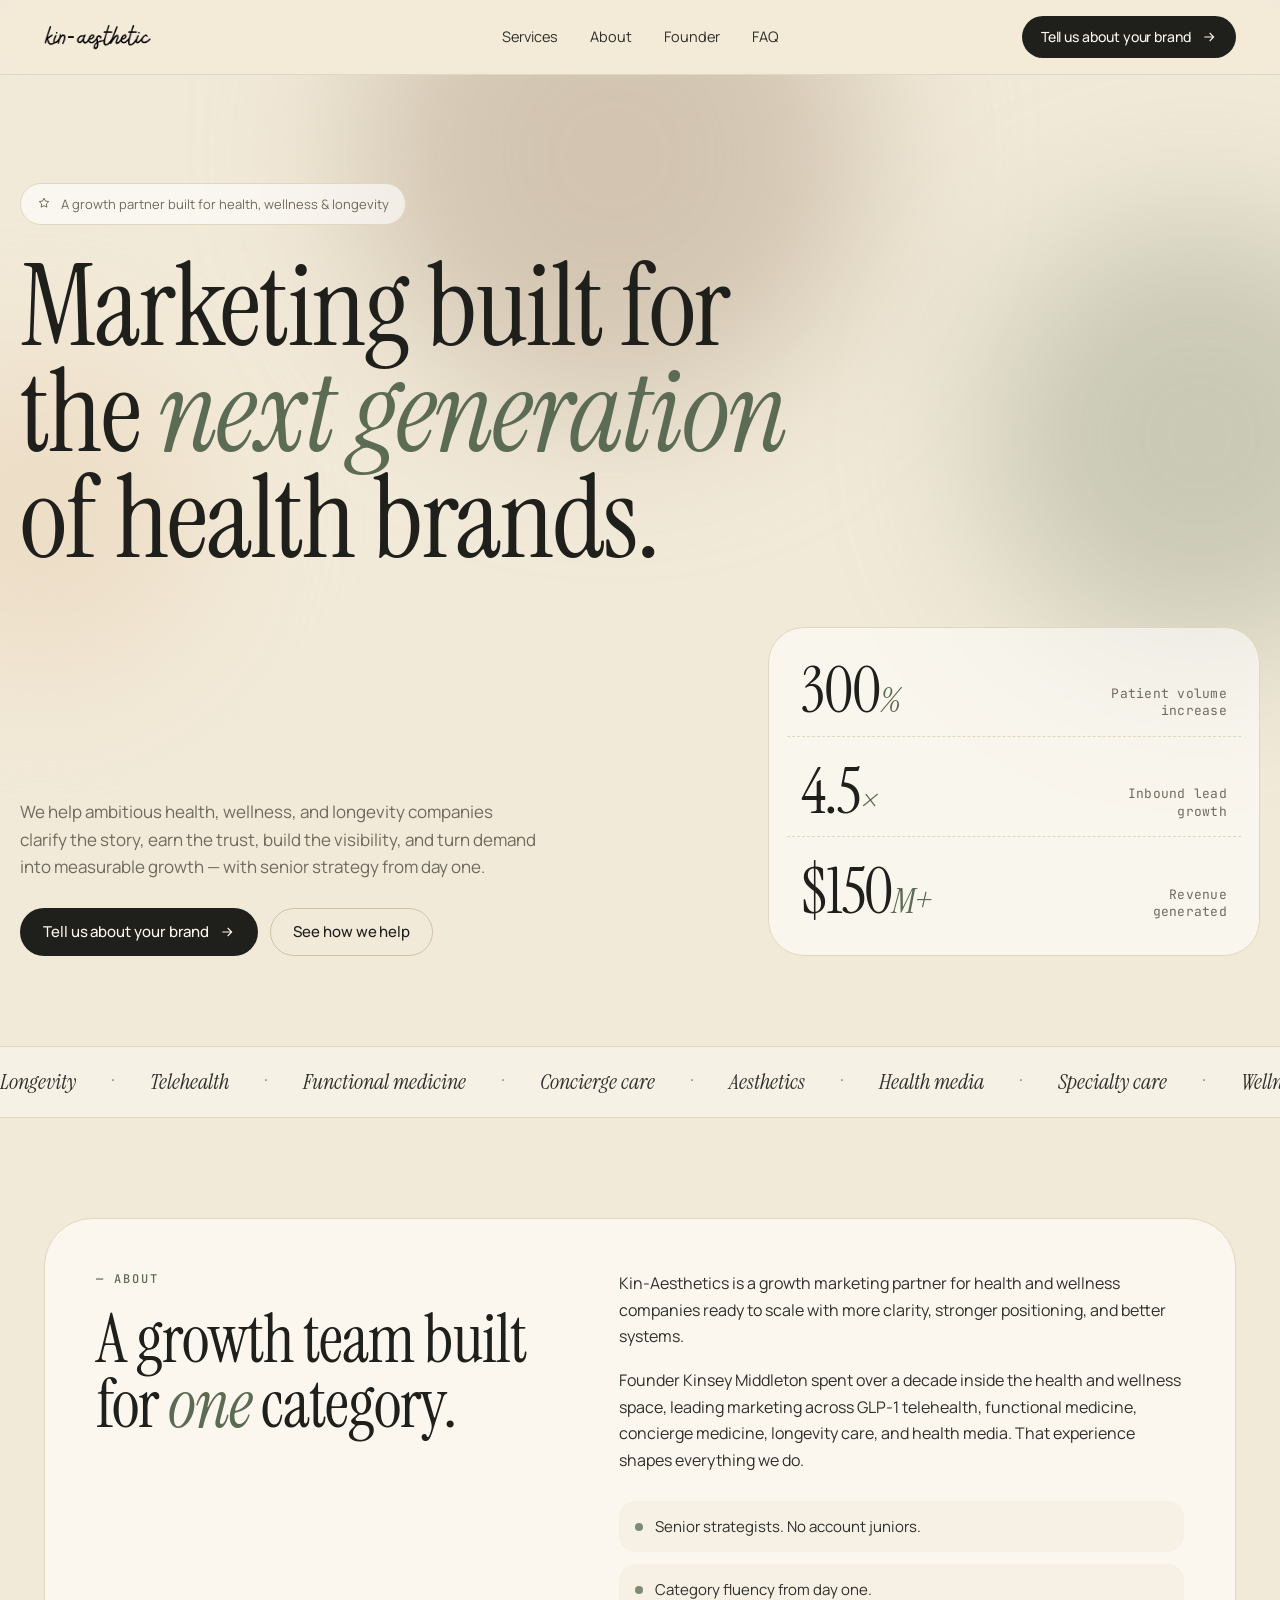
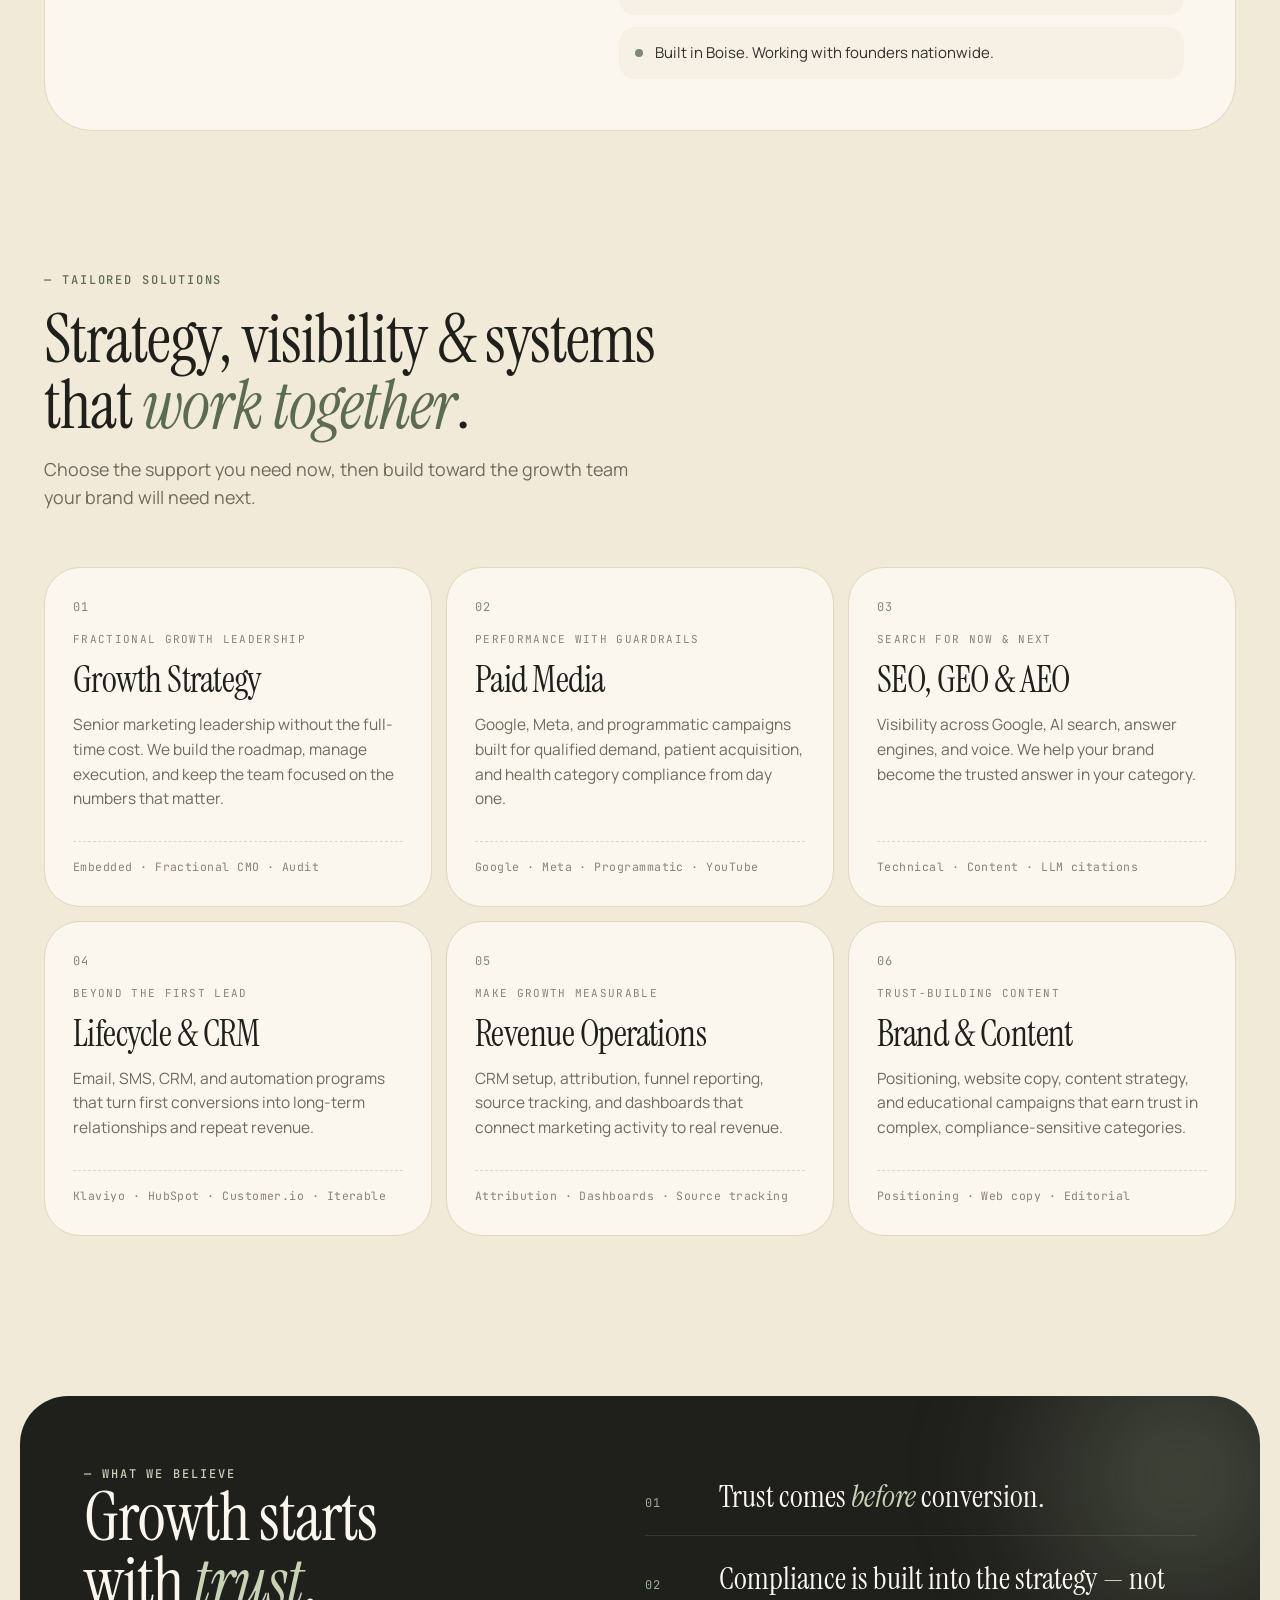
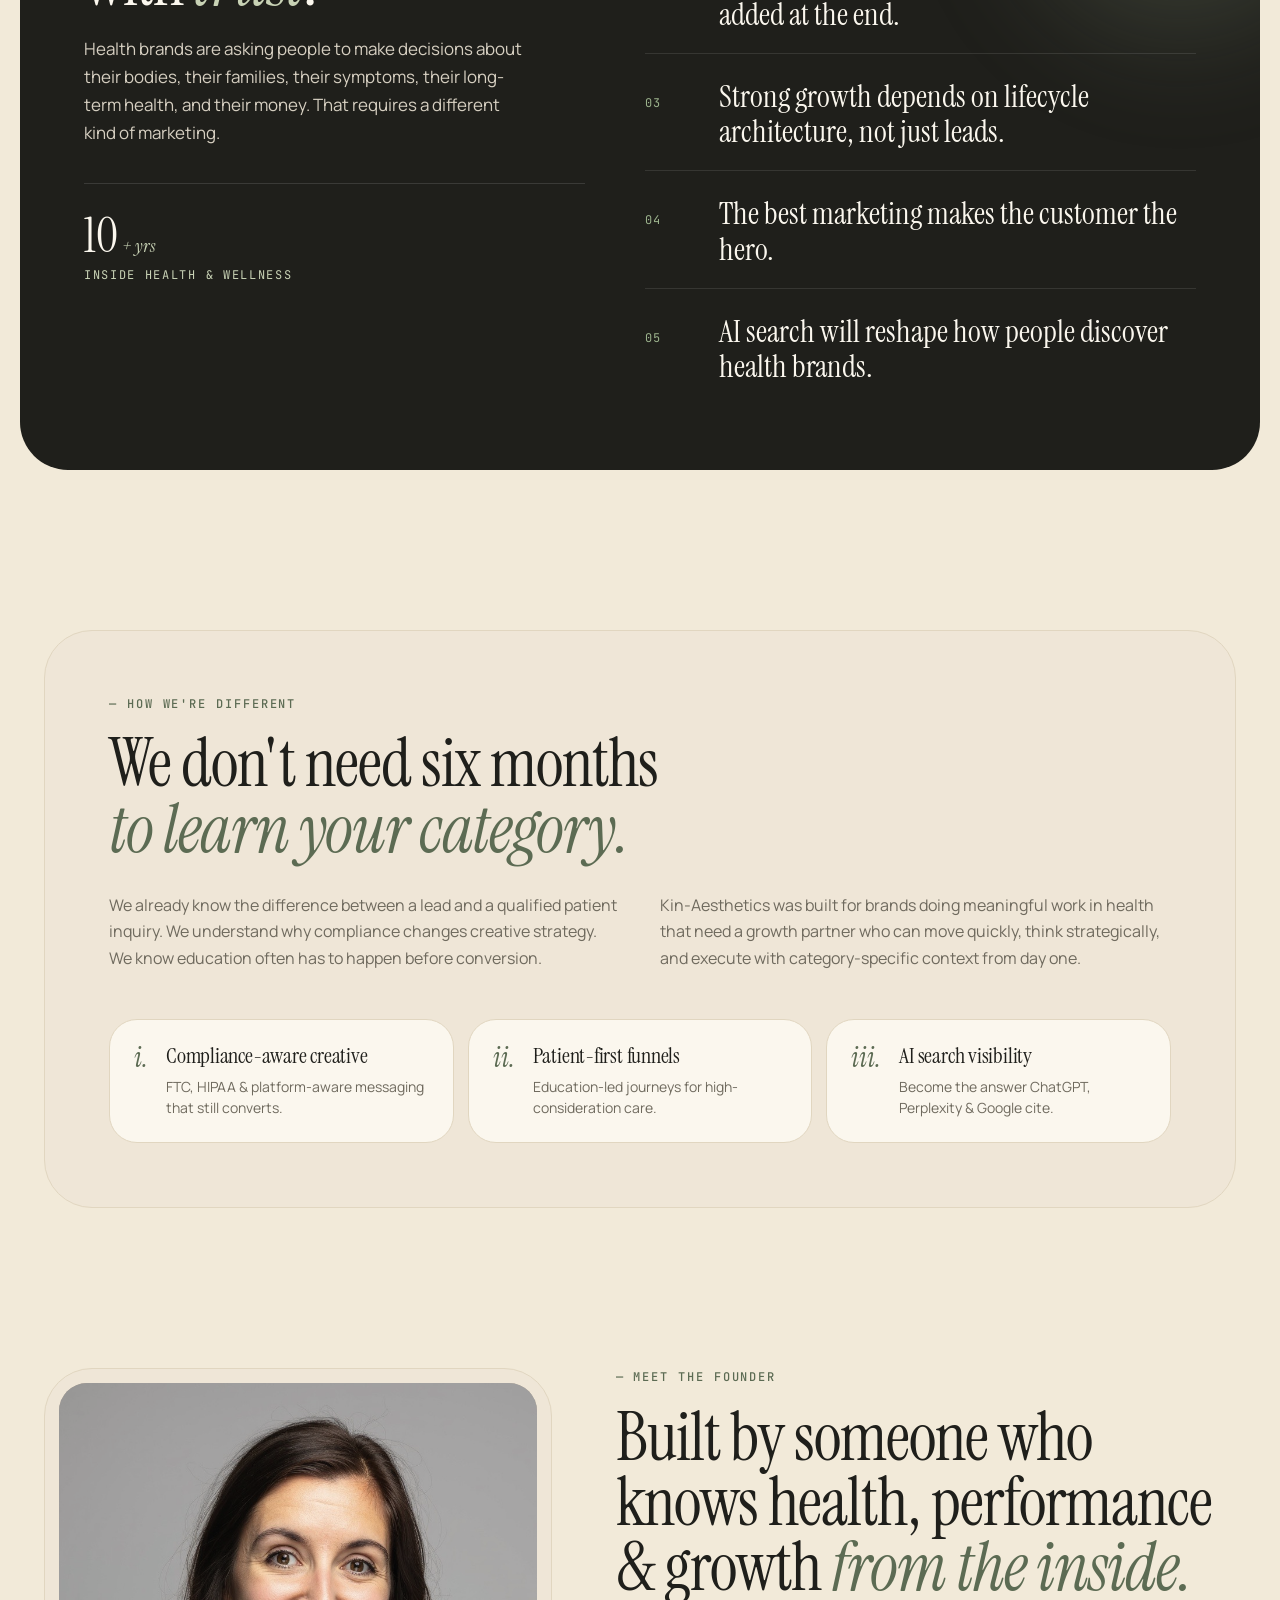
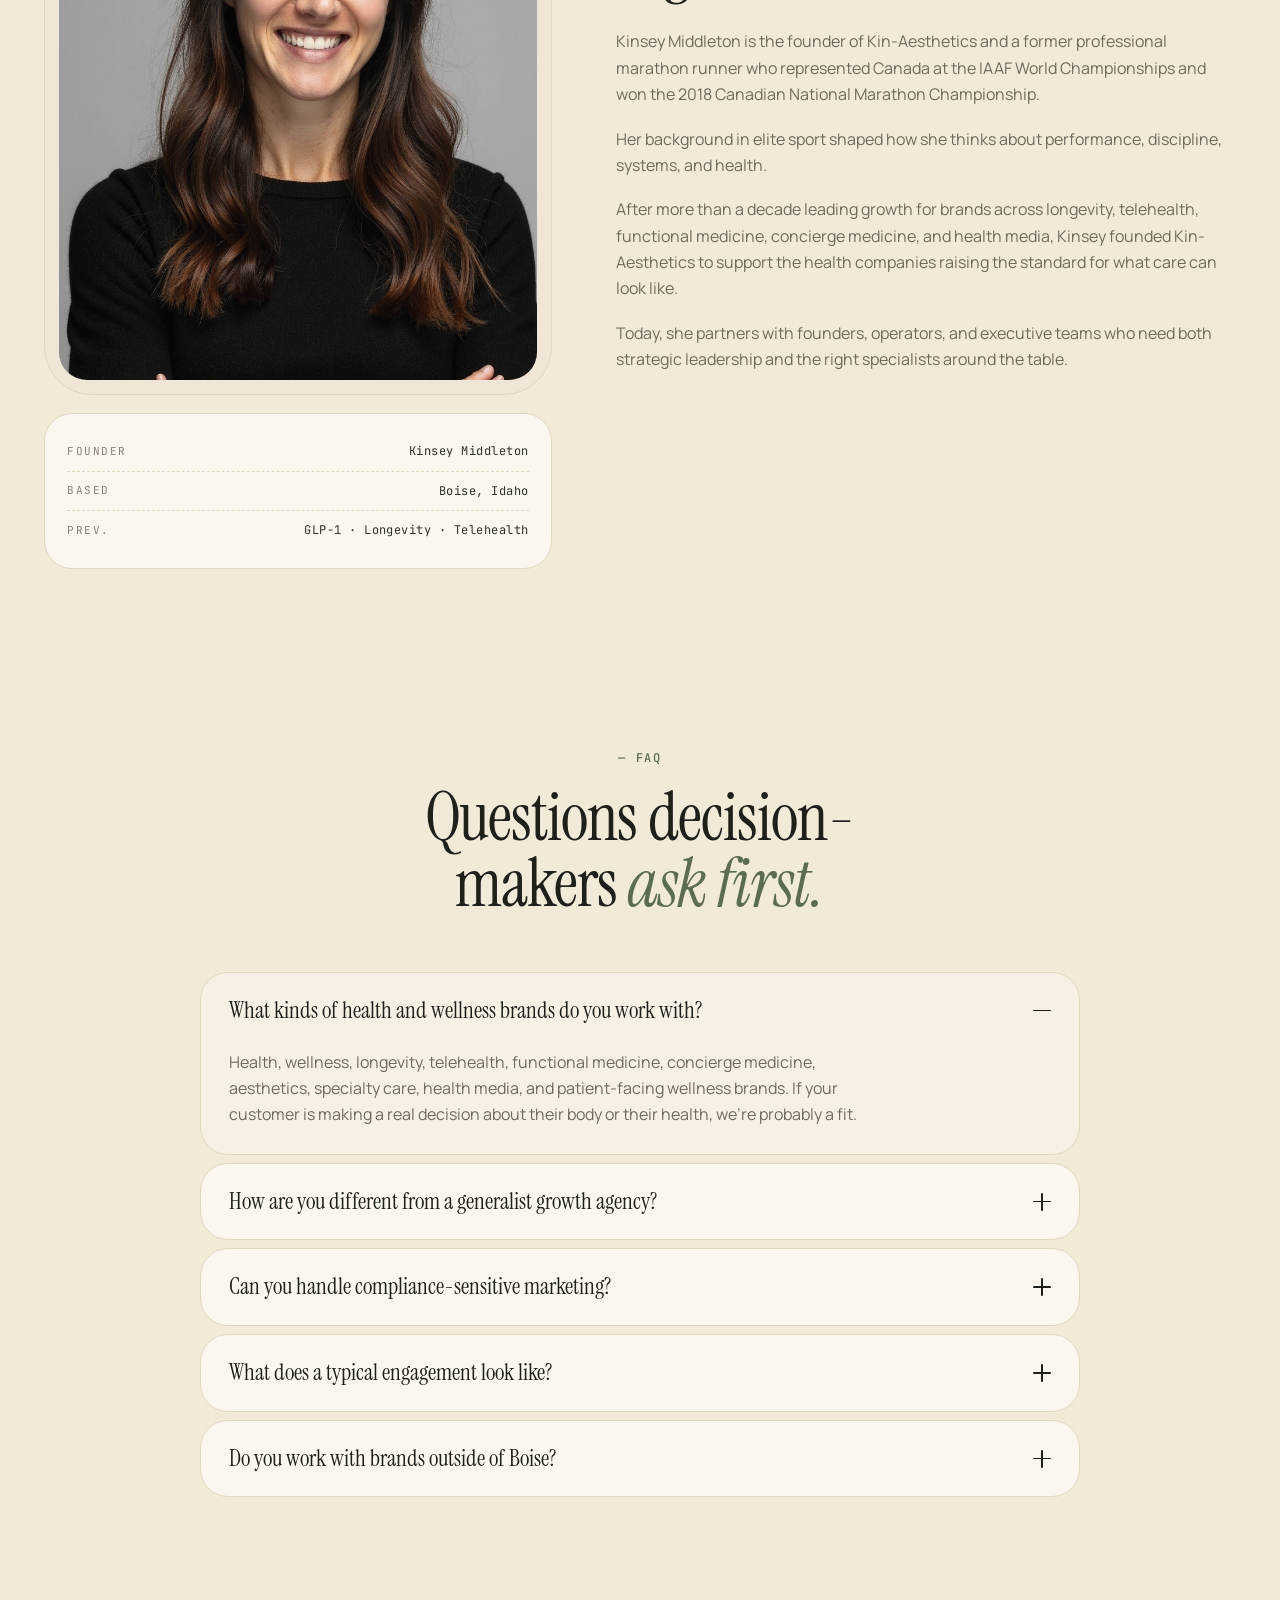
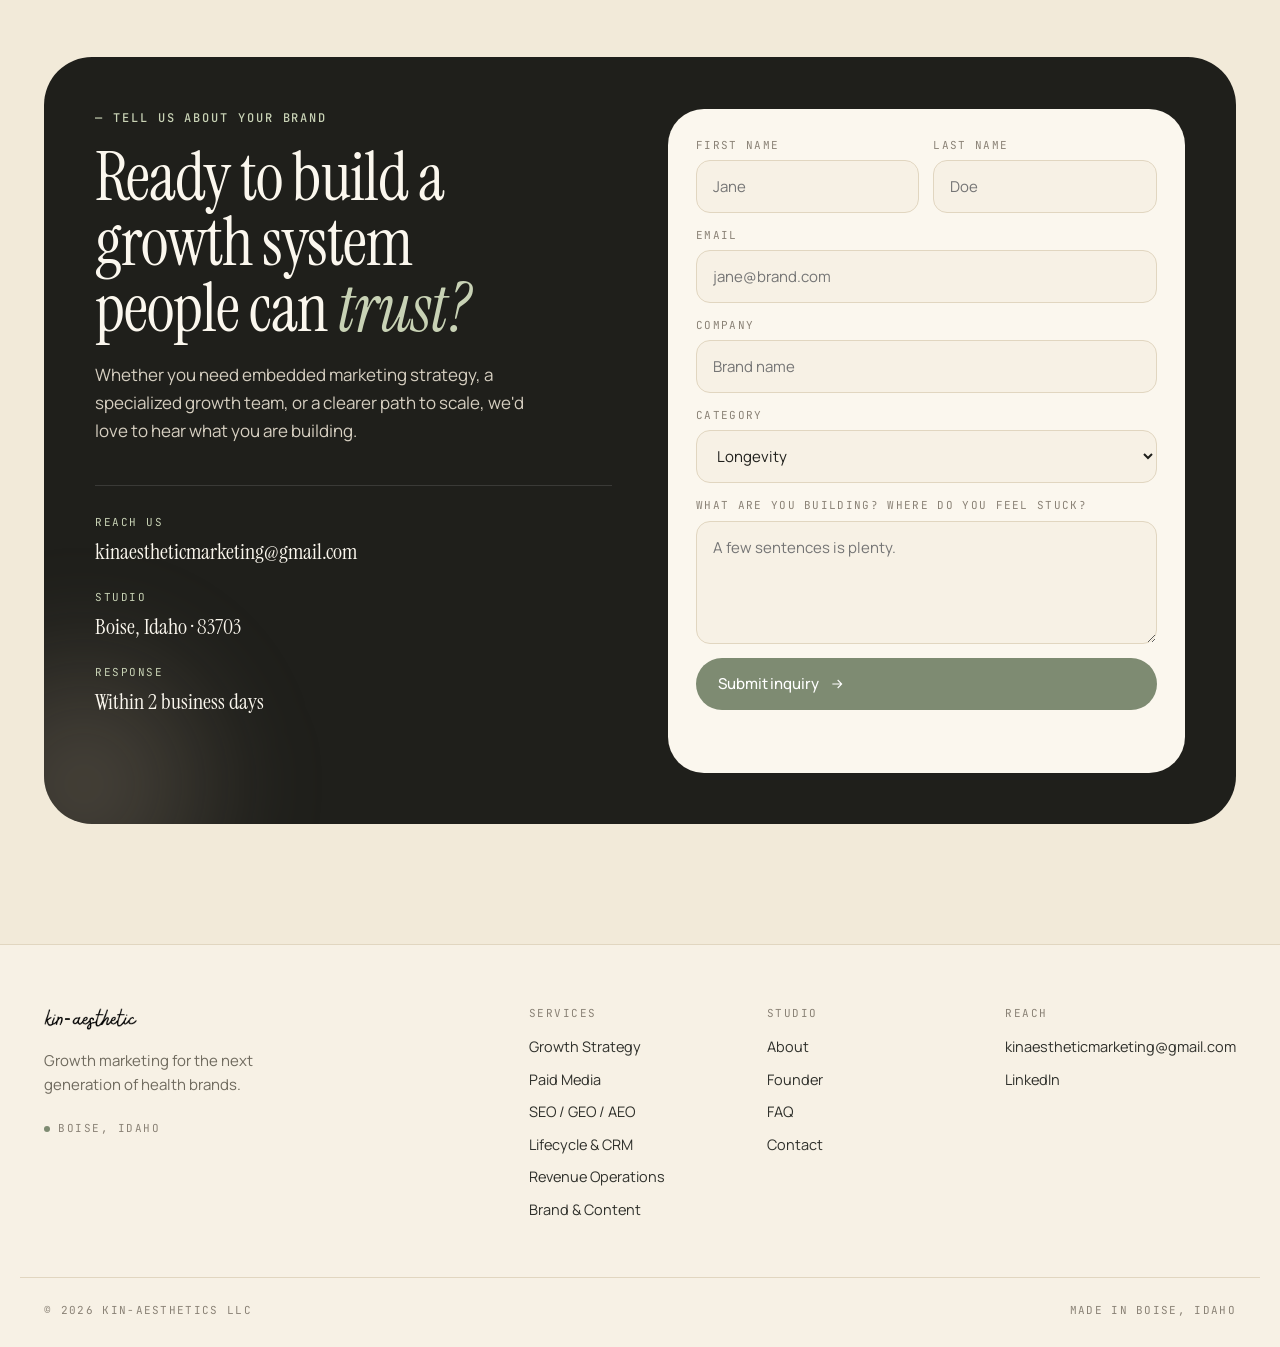
==== commit 3eab88e9: "Fix image paths and add favicon to match repo root file locations Images were under assets/ but are " ====
--- a/index.html
+++ b/index.html
@@ -7,6 +7,7 @@
 <link rel="preconnect" href="https://fonts.googleapis.com" />
 <link rel="preconnect" href="https://fonts.gstatic.com" crossorigin />
 <link href="https://fonts.googleapis.com/css2?family=Instrument+Serif:ital@0;1&family=Manrope:wght@300;400;500;600;700&family=JetBrains+Mono:wght@400;500&display=swap" rel="stylesheet" />
+<link rel="icon" type="image/png" href="logo-mark.png" />
 <link rel="stylesheet" href="styles.css" />
 </head>
 <body>
@@ -15,7 +16,7 @@
 <header class="site-header" id="top">
   <div class="header-inner">
     <a class="brand" href="#top" aria-label="Kin-Aesthetics home">
-      <img src="assets/logo-wordmark.png" alt="kin-aesthetic" class="brand-wordmark" />
+      <img src="logo-wordmark.png" alt="kin-aesthetic" class="brand-wordmark" />
     </a>
     <nav class="nav" id="siteNav" aria-label="Primary">
       <a href="#services">Services</a>
@@ -307,7 +308,7 @@
 
       <div class="founder-photo">
         <div class="photo-frame">
-          <img src="assets/founder.jpg" alt="Kinsey Middleton, founder of Kin-Aesthetics" />
+          <img src="founder.jpg" alt="Kinsey Middleton, founder of Kin-Aesthetics" />
         </div>
         <div class="photo-meta">
           <div class="meta-row"><span>Founder</span><span>Kinsey Middleton</span></div>
@@ -505,7 +506,7 @@
 <footer class="site-footer">
   <div class="container footer-inner">
     <div class="foot-brand">
-      <img src="assets/logo-wordmark.png" alt="kin-aesthetic" class="foot-wordmark" />
+      <img src="logo-wordmark.png" alt="kin-aesthetic" class="foot-wordmark" />
       <p>Growth marketing for the next generation of health brands.</p>
       <div class="foot-loc"><span class="dot"></span> Boise, Idaho</div>
     </div>
--- a/styles.css
+++ b/styles.css
@@ -999,7 +999,7 @@
 .bot-field{ display: none !important; }
 
 .form-success{
-  display: flex;
+  display: none;
   flex-direction: column;
   align-items: center;
   justify-content: center;
@@ -1007,6 +1007,9 @@
   text-align: center;
   padding: 48px 24px;
   color: #fff;
+}
+.form-success:not([hidden]){
+  display: flex;
 }
 .form-success svg{ opacity: .85; }
 .form-success h3{
@@ -1166,7 +1169,10 @@
   .hero-ctas{ flex-direction: column; }
   .hero-ctas .btn{ width: 100%; justify-content: center; }
 
-  /* Contact form: stack first/last name */
+  /* Contact: reduce nested padding so inputs have room */
+  .contact-card{ padding: 20px; gap: 24px; }
+  .contact-form{ padding: 18px; gap: 12px; }
+  .contact-meta{ margin-top: 24px; gap: 14px; padding-top: 20px; }
   .contact-form .row.two{ grid-template-columns: 1fr; }
 
   /* Contact meta email */
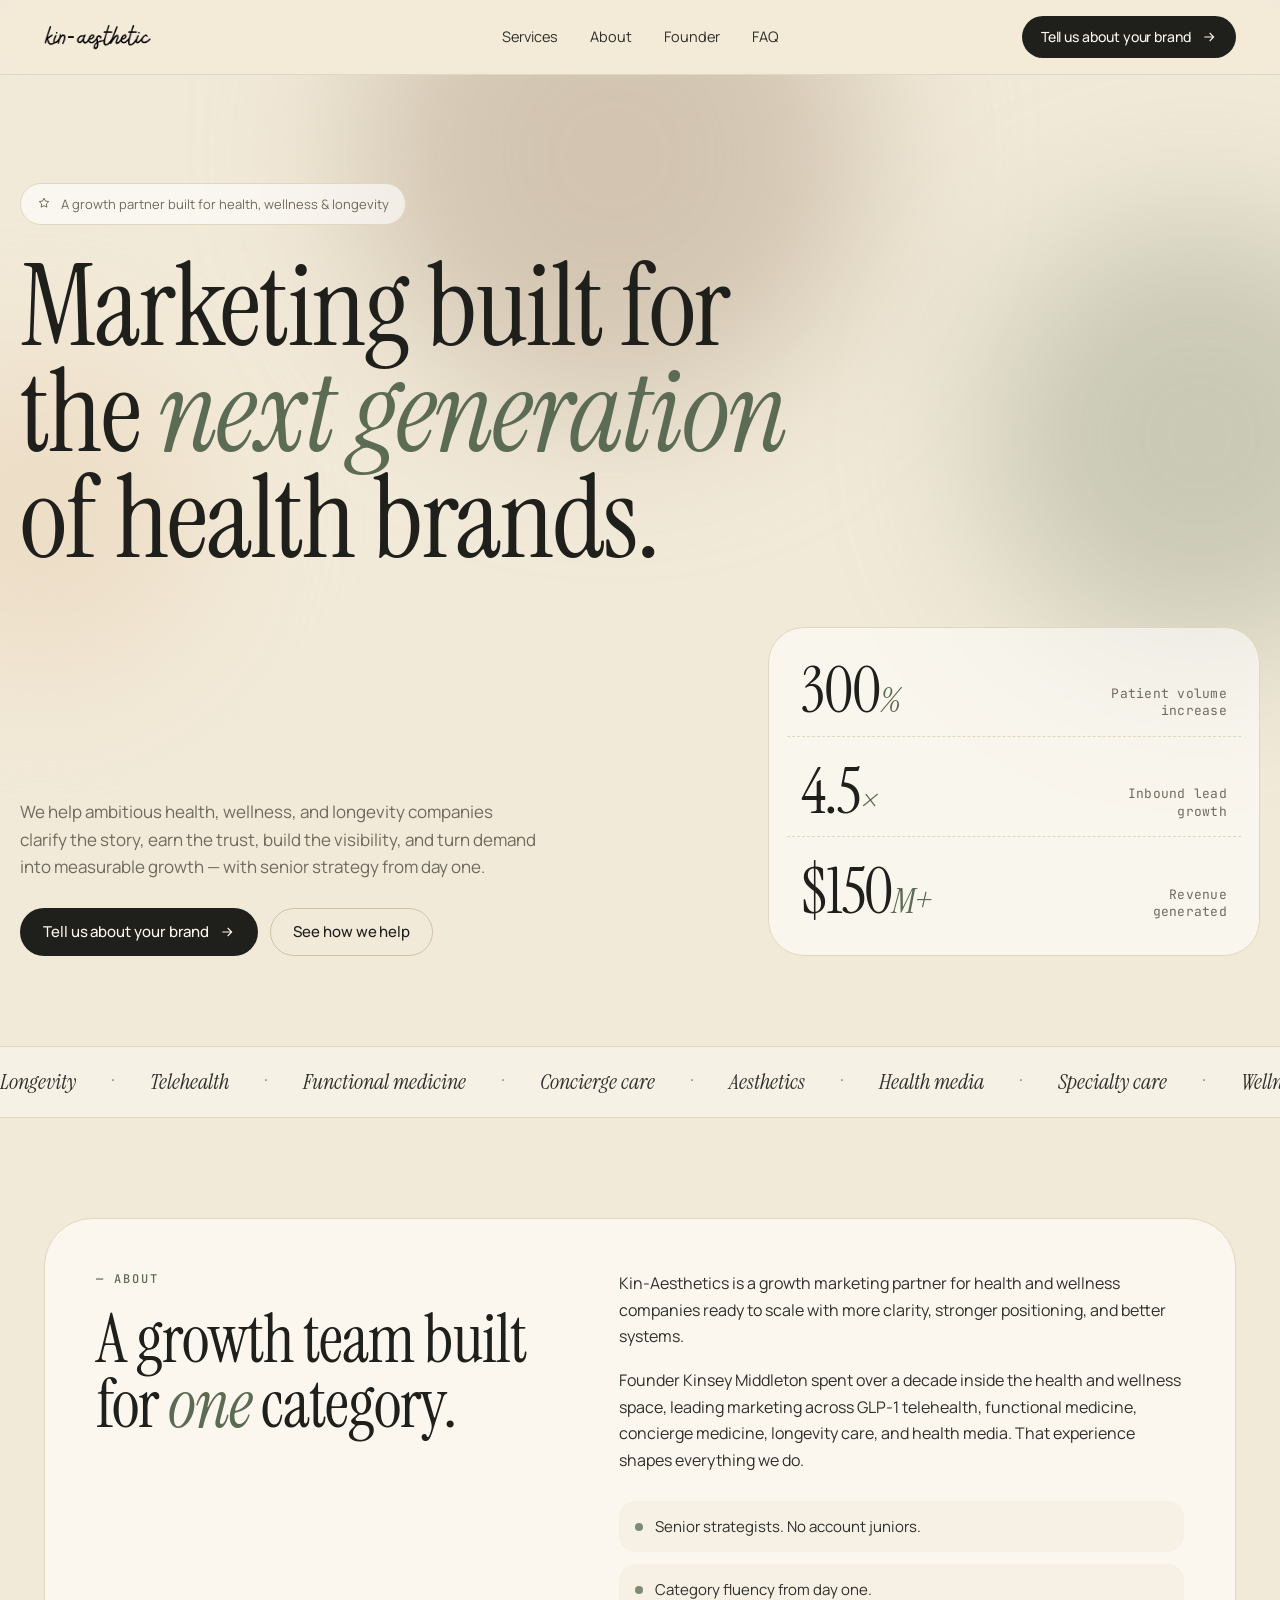
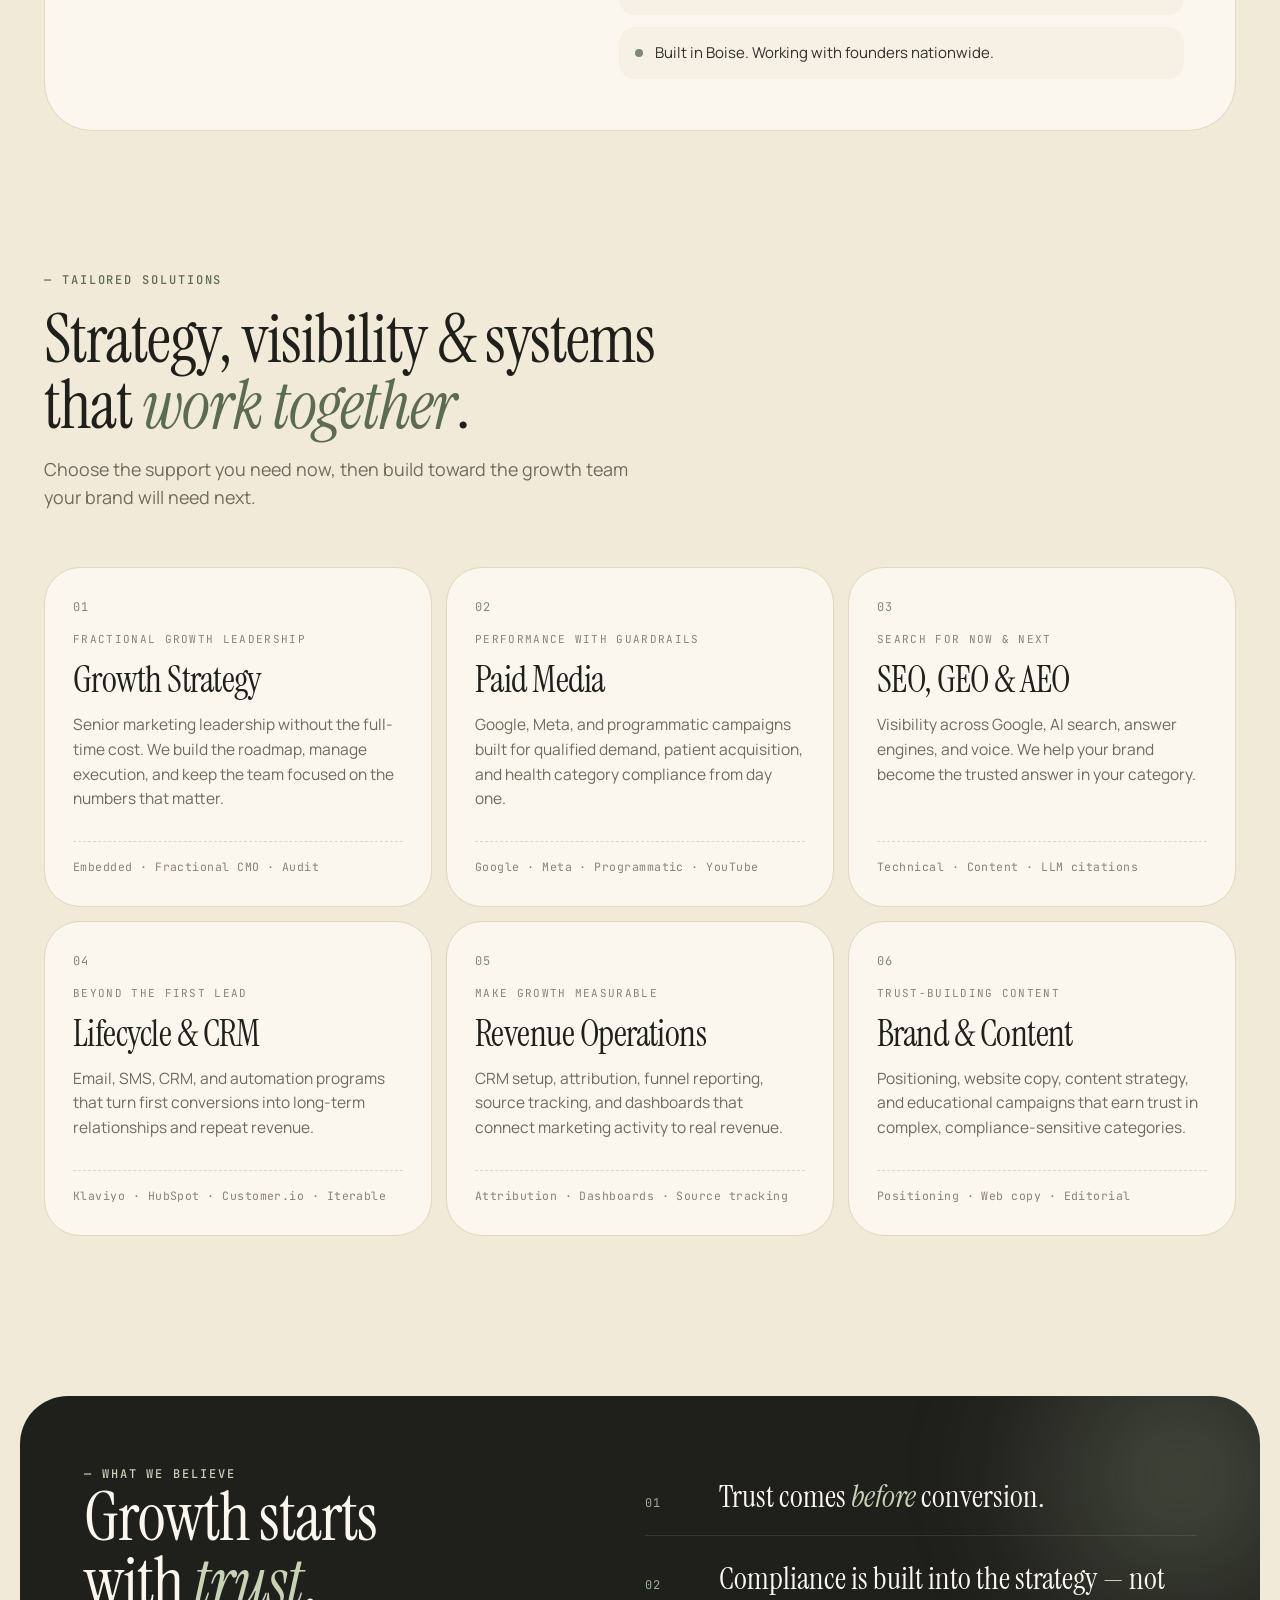
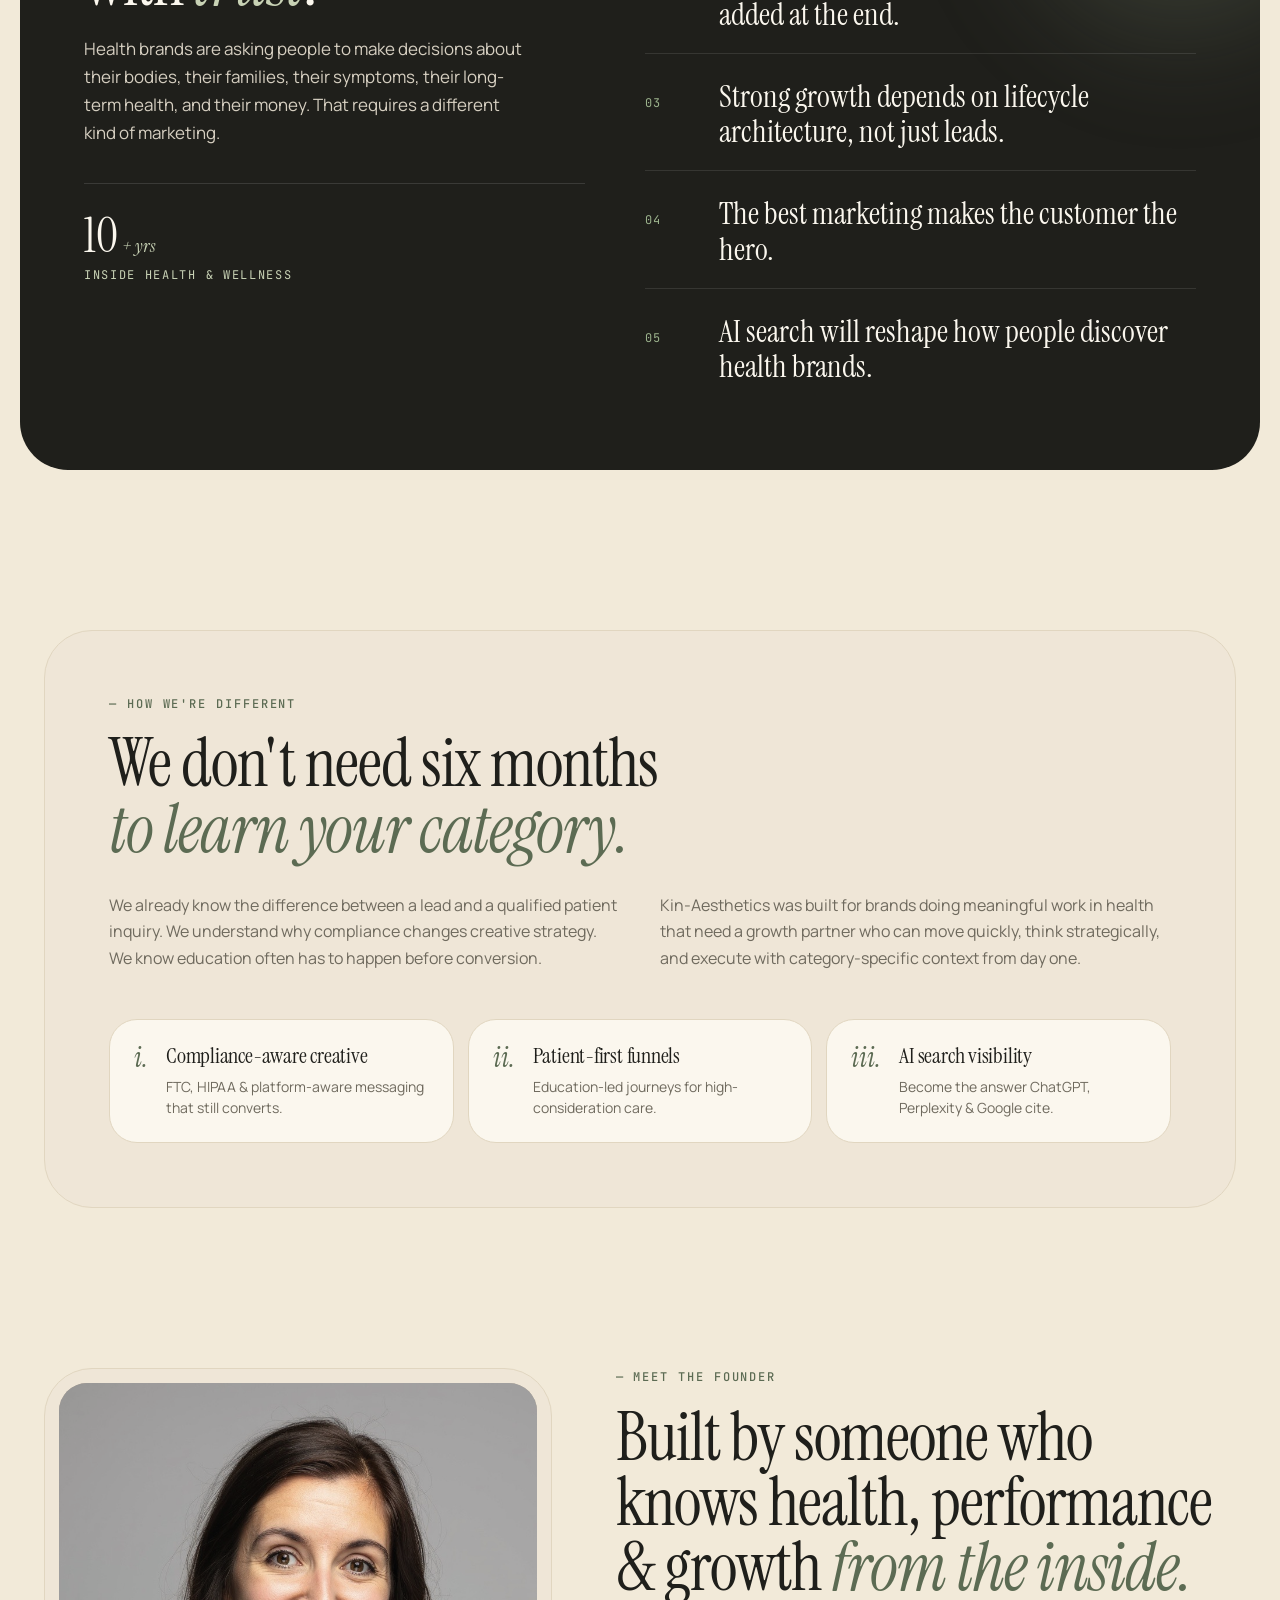
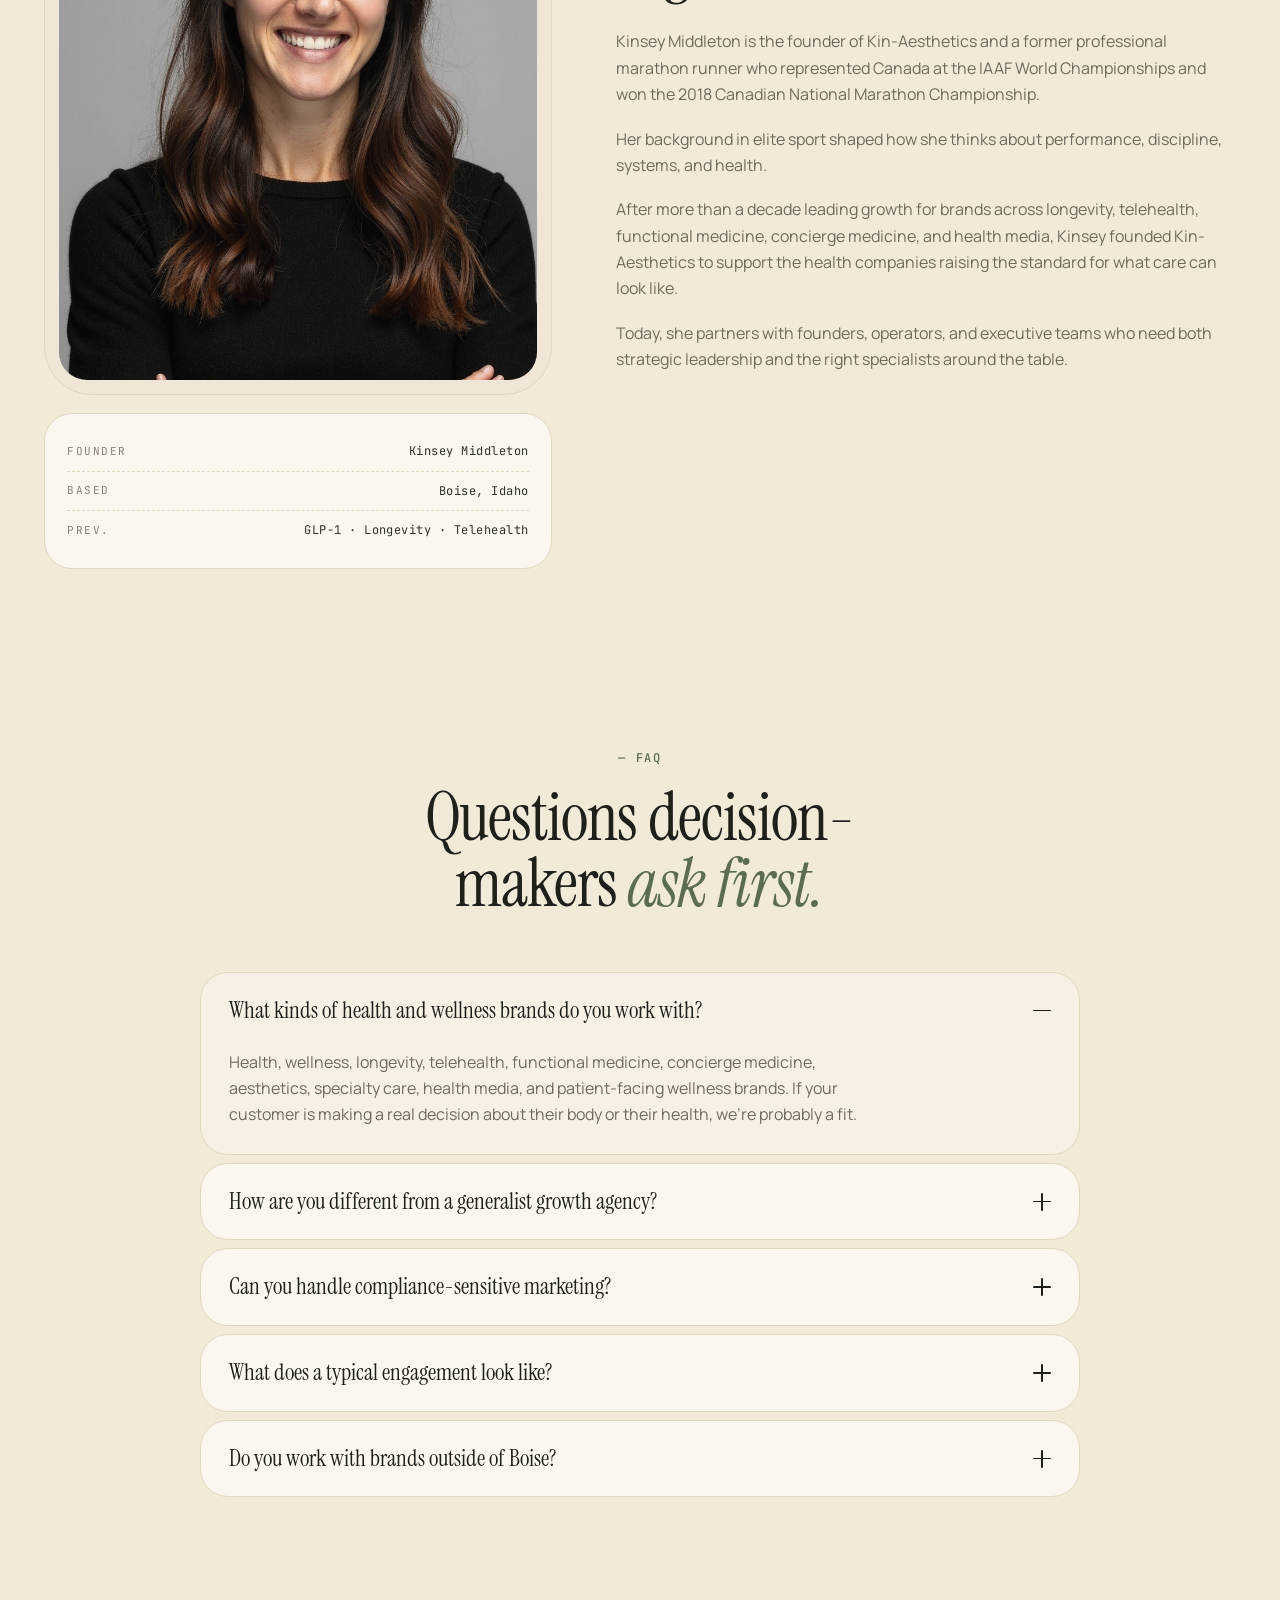
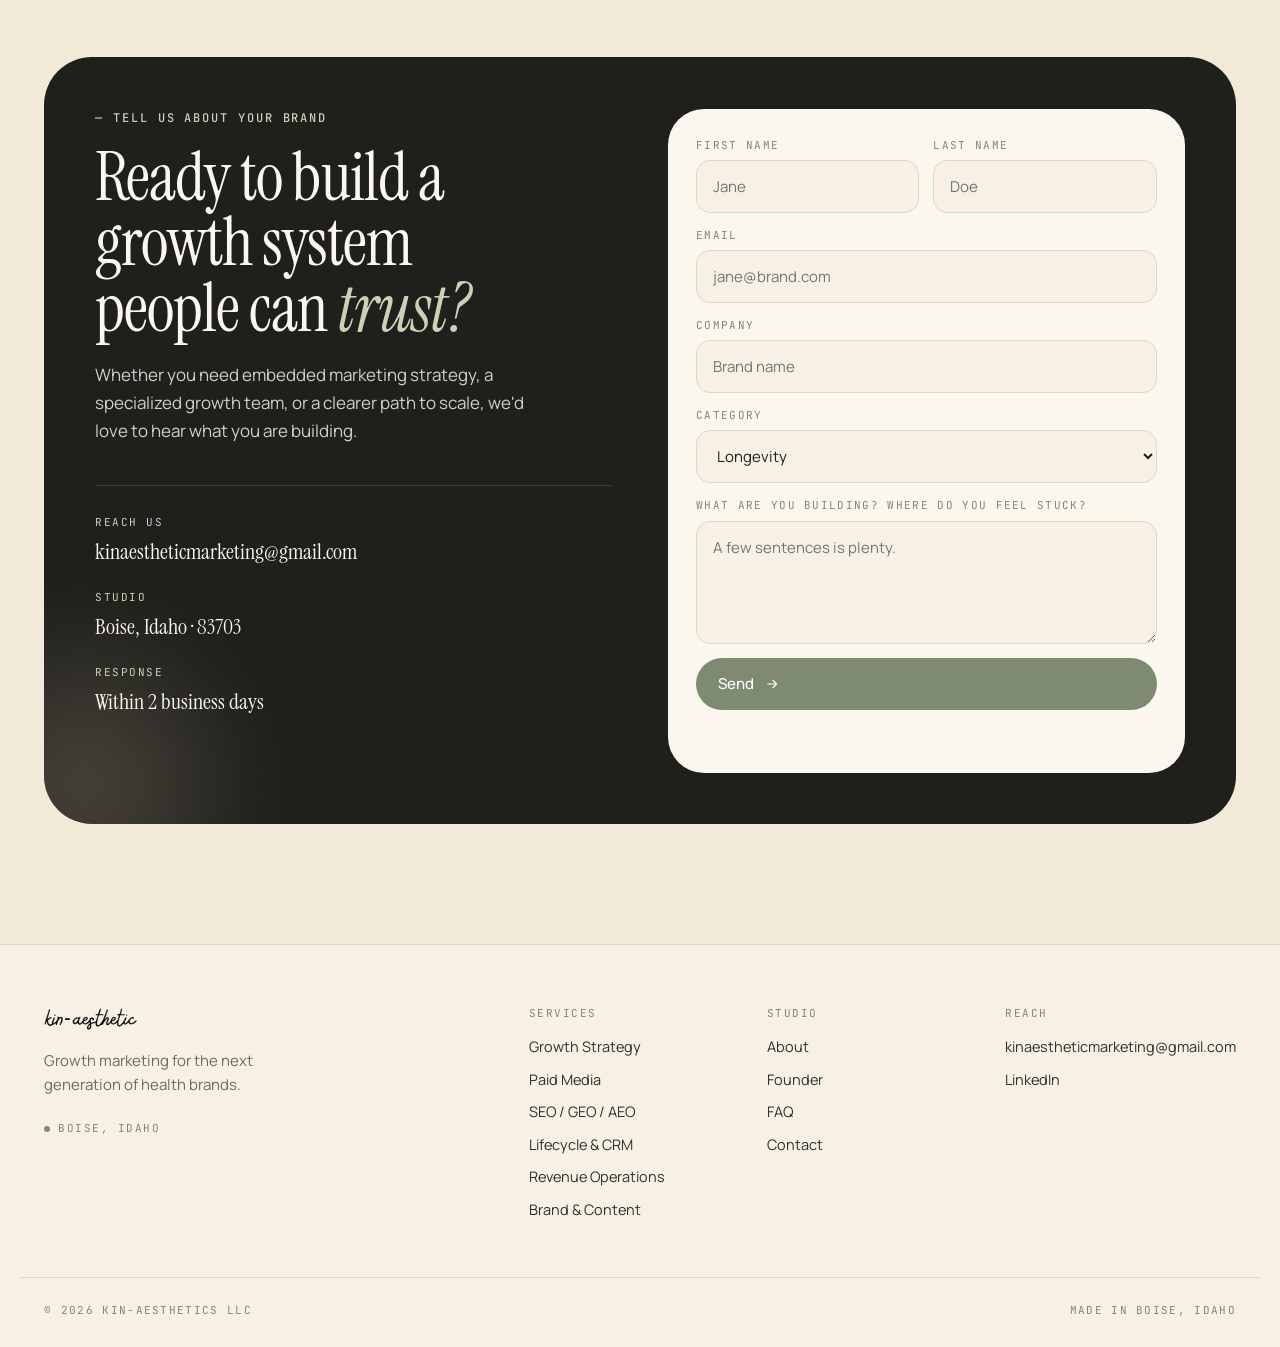
==== commit d30072ee: "Fix form button state and success message placement Bug 1: button was never updated after success — " ====
--- a/index.html
+++ b/index.html
@@ -434,12 +434,13 @@
           </div>
         </div>
 
+        <div class="form-area">
         <form
           class="contact-form"
           id="inquiryForm"
           name="inquiry"
           method="POST"
-          data-netlify="true"
+          netlify
           data-netlify-honeypot="bot-field"
           novalidate
         >
@@ -484,7 +485,7 @@
             <textarea name="message" rows="4" placeholder="A few sentences is plenty."></textarea>
           </label>
           <button type="submit" class="btn btn-olive" id="submitBtn">
-            Submit inquiry
+            Send
             <svg viewBox="0 0 24 24" width="16" height="16" fill="none" stroke="currentColor" stroke-width="1.6"><path d="M5 12h14M13 6l6 6-6 6"/></svg>
           </button>
           <p class="form-note" id="formNote" aria-live="polite"></p>
@@ -494,6 +495,7 @@
           <svg viewBox="0 0 24 24" width="48" height="48" fill="none" stroke="currentColor" stroke-width="1.4" aria-hidden="true"><circle cx="12" cy="12" r="10"/><path d="M8 12l3 3 5-5"/></svg>
           <h3>You're in the queue.</h3>
           <p>Thanks for reaching out — we'll be in touch within 2 business days.</p>
+        </div>
         </div>
 
       </div>
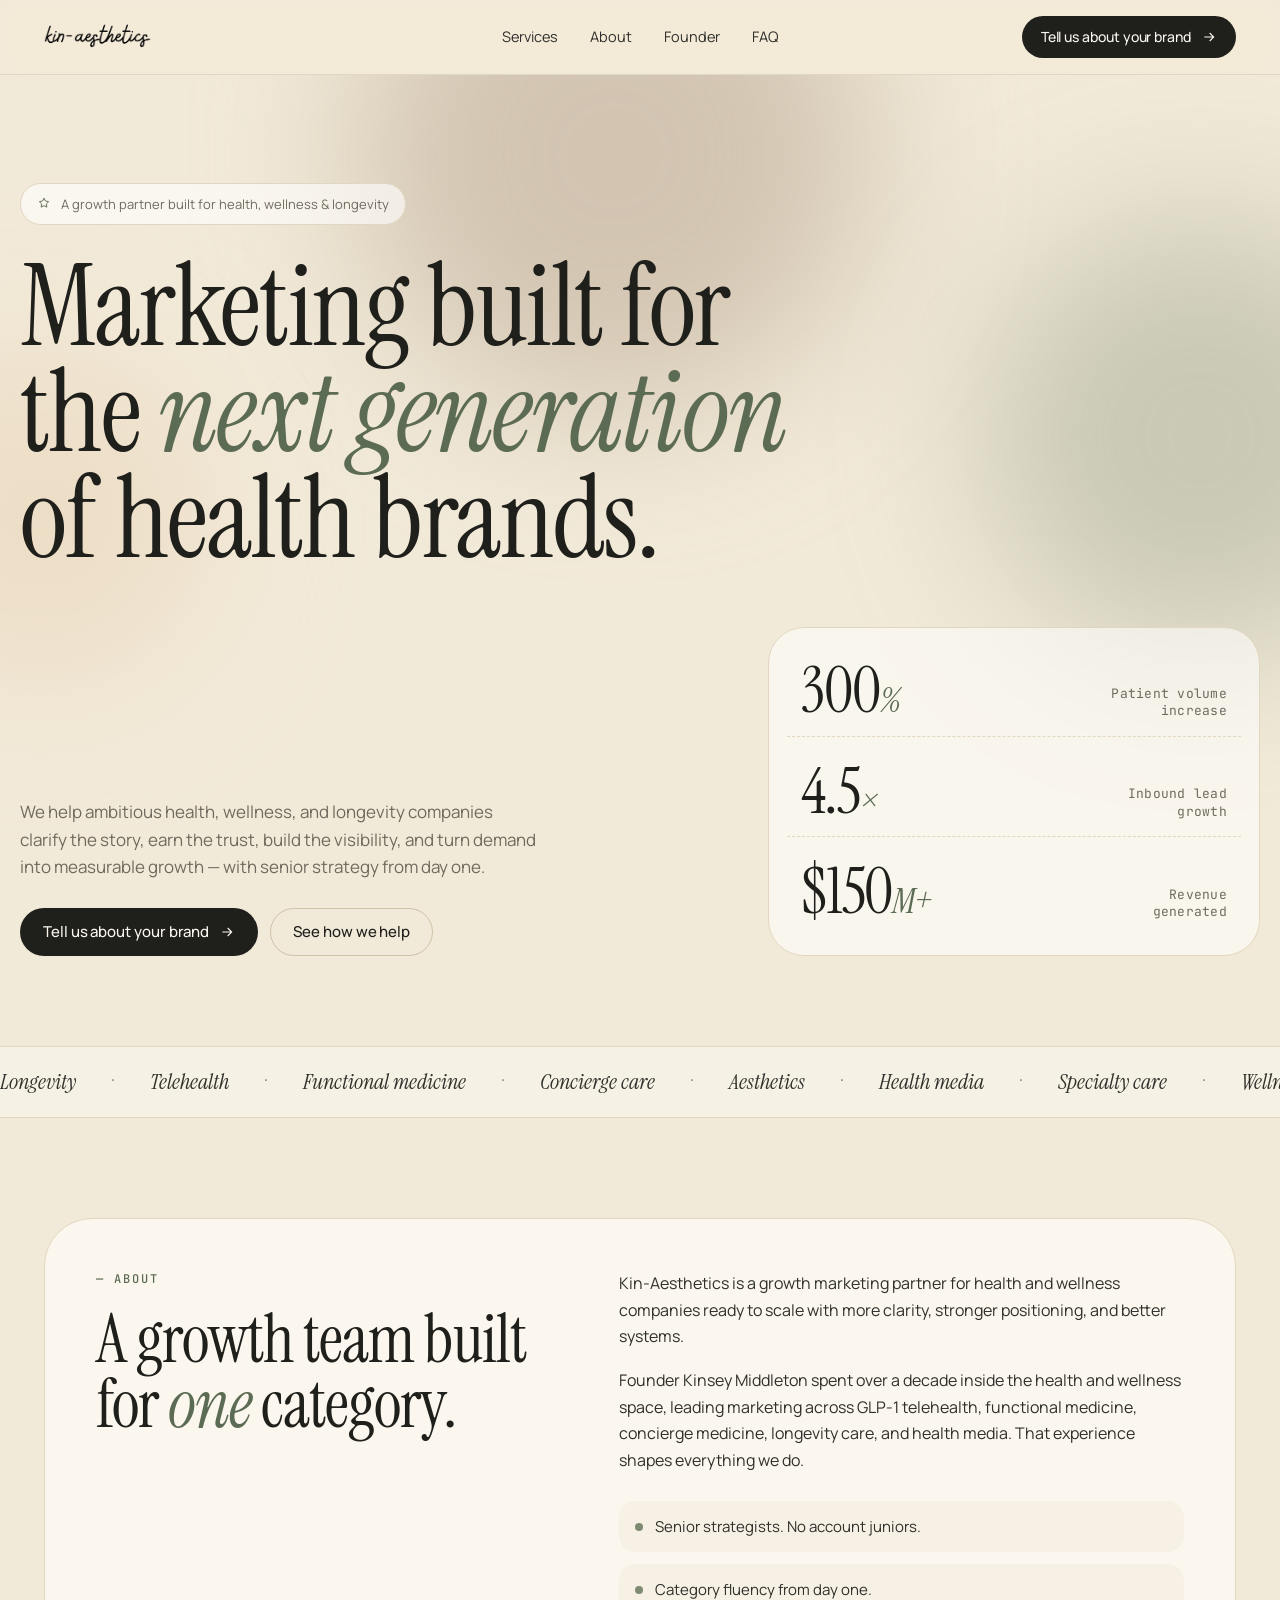
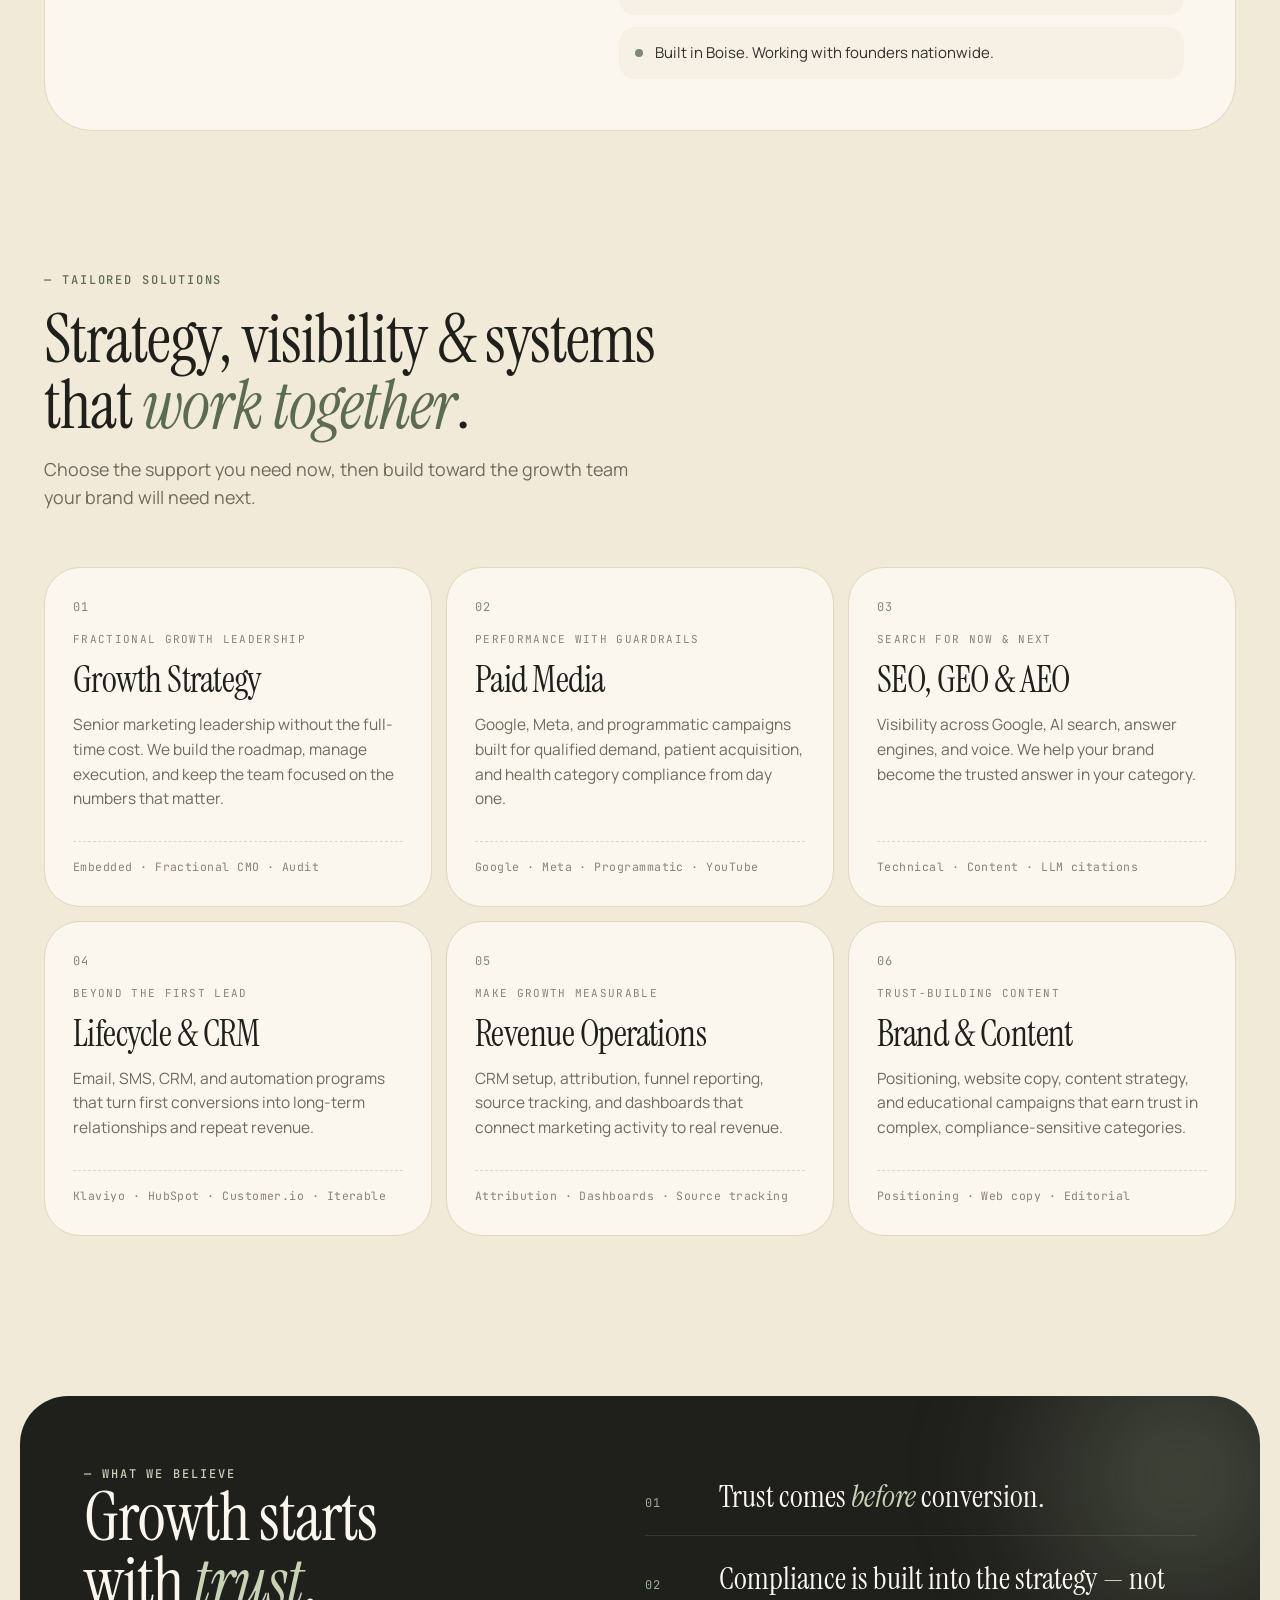
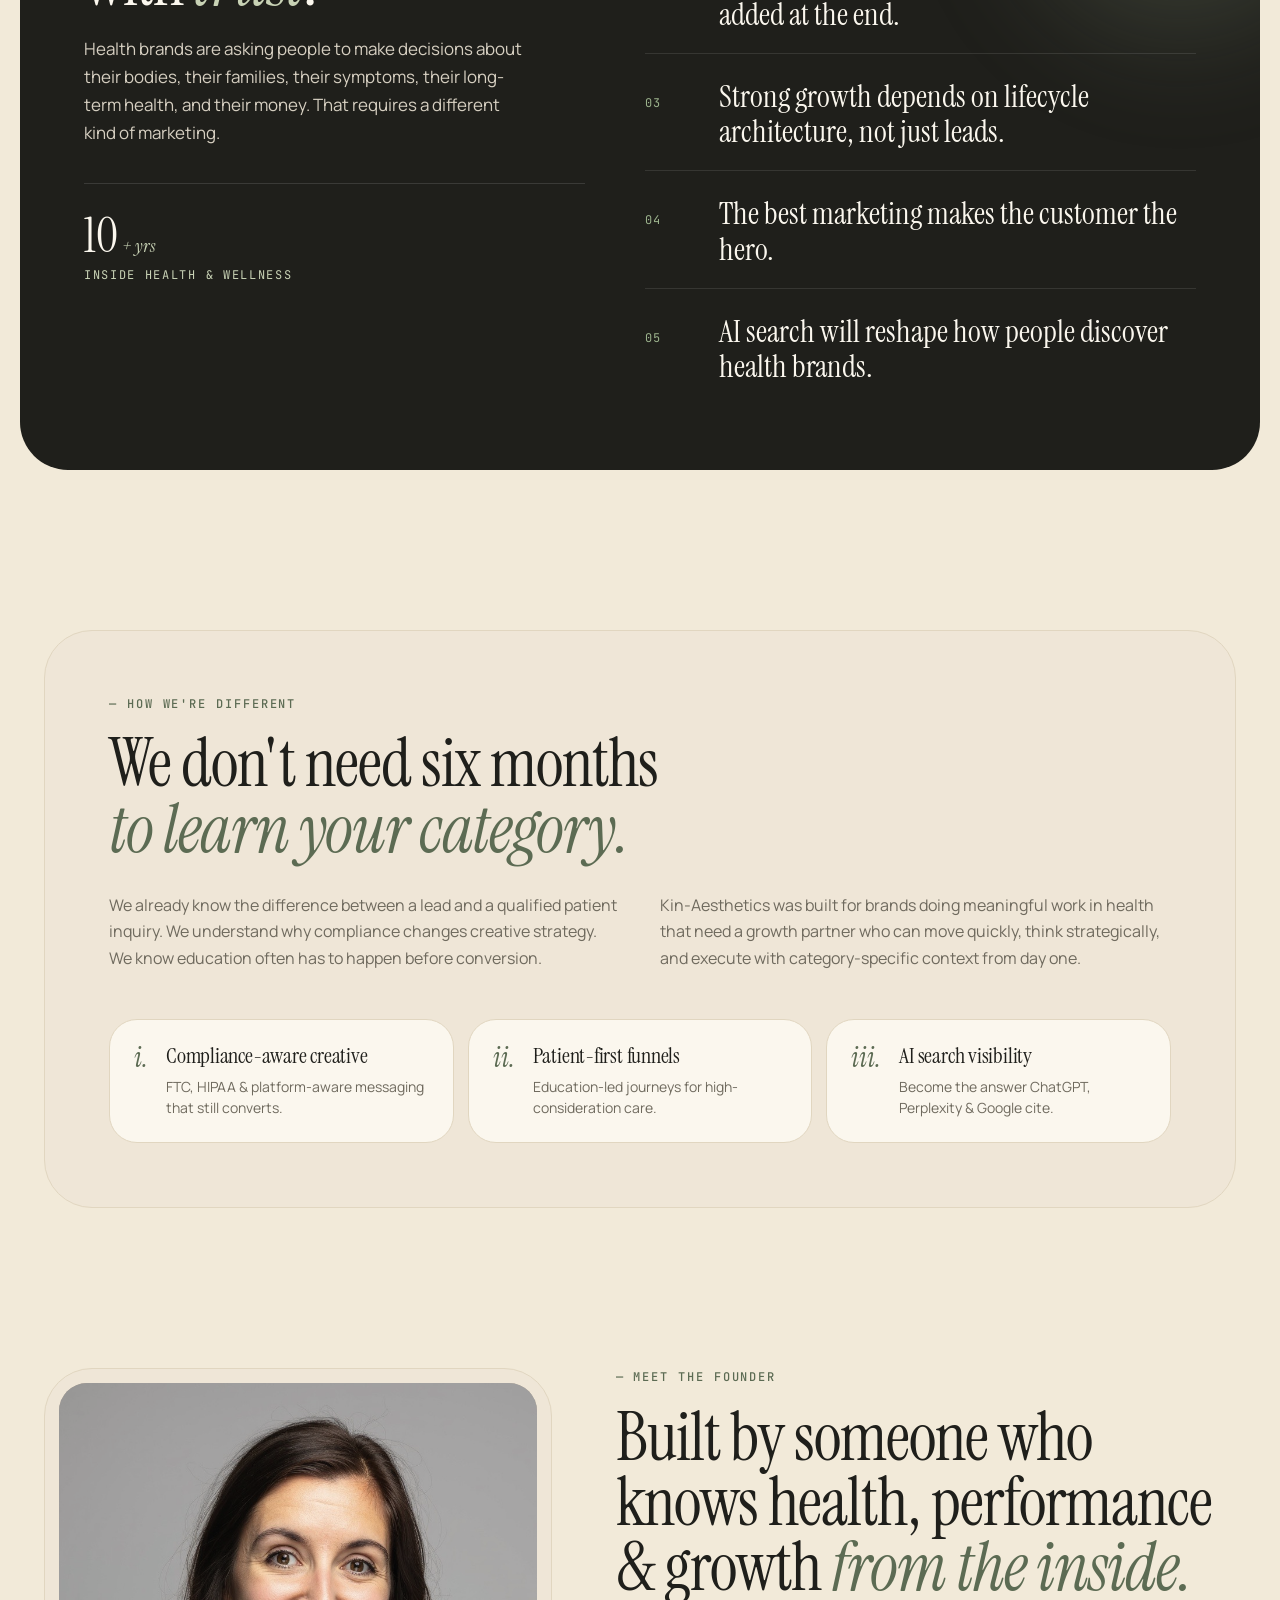
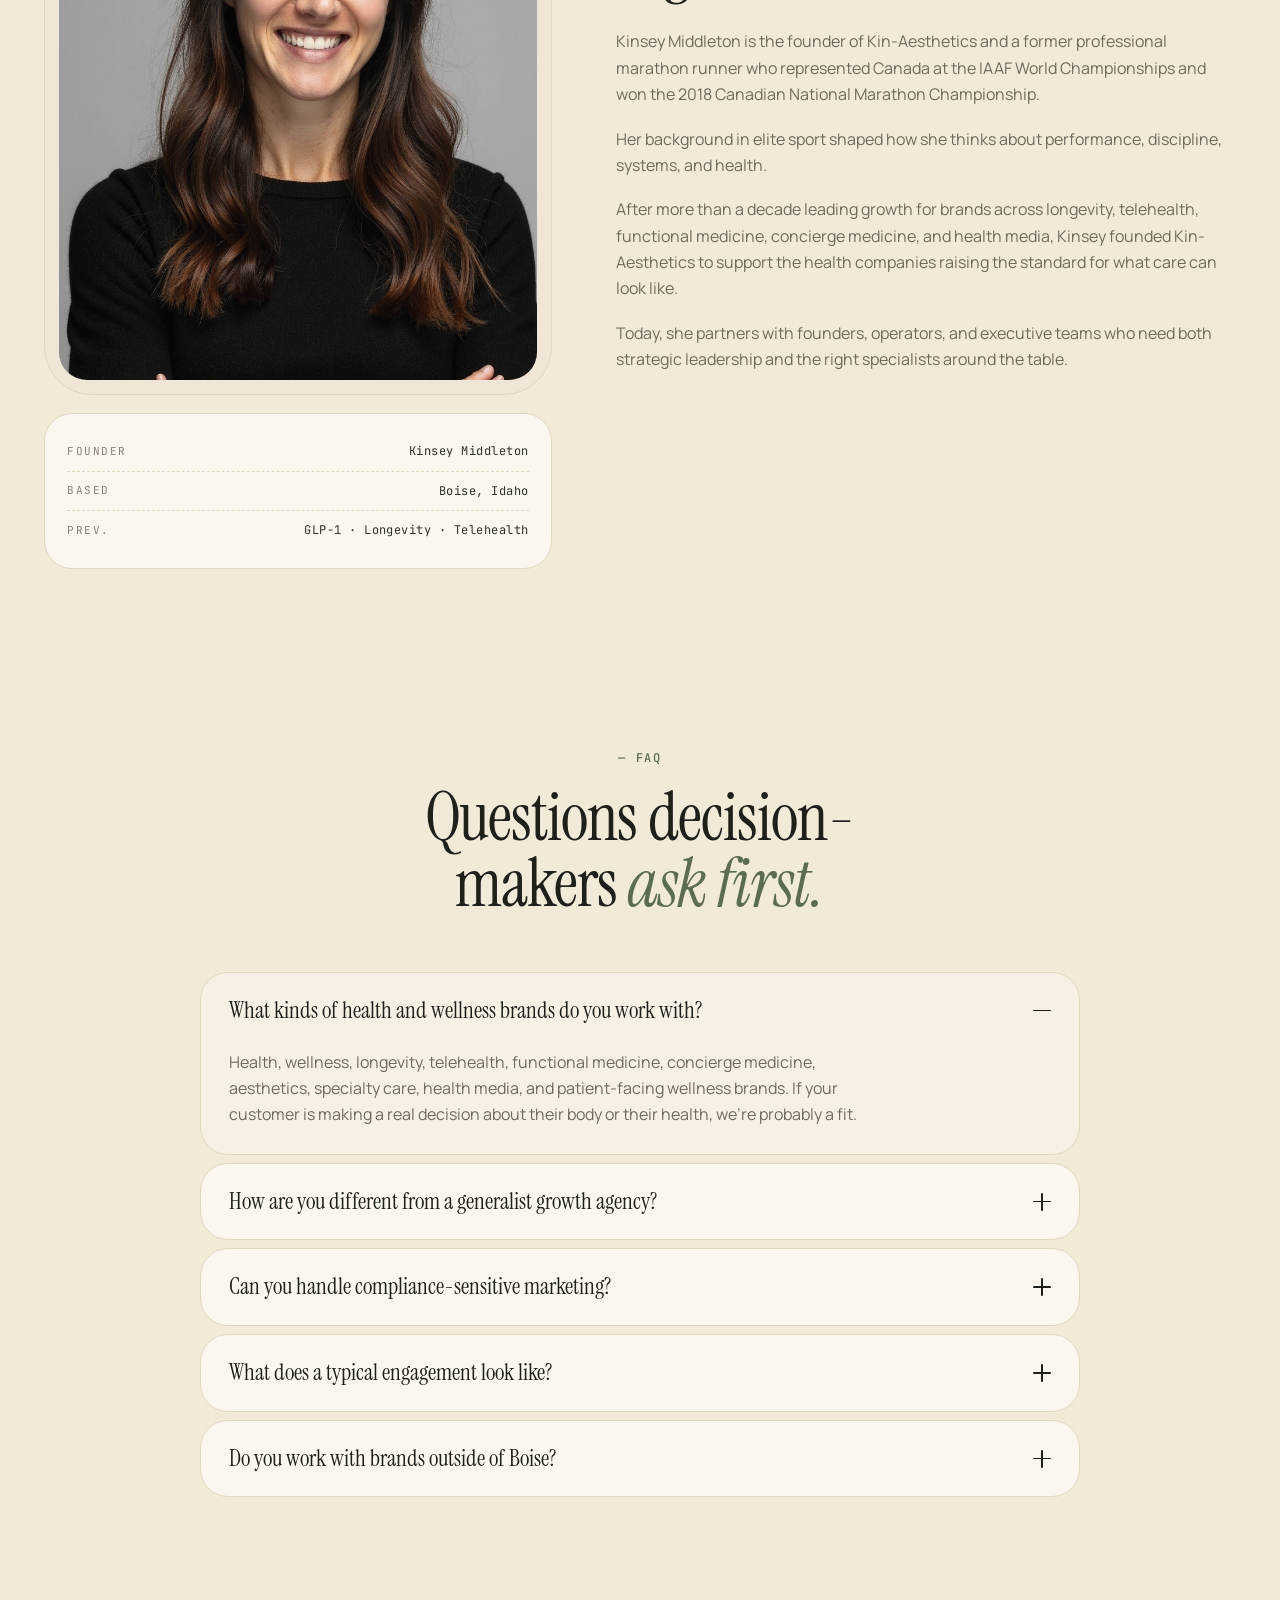
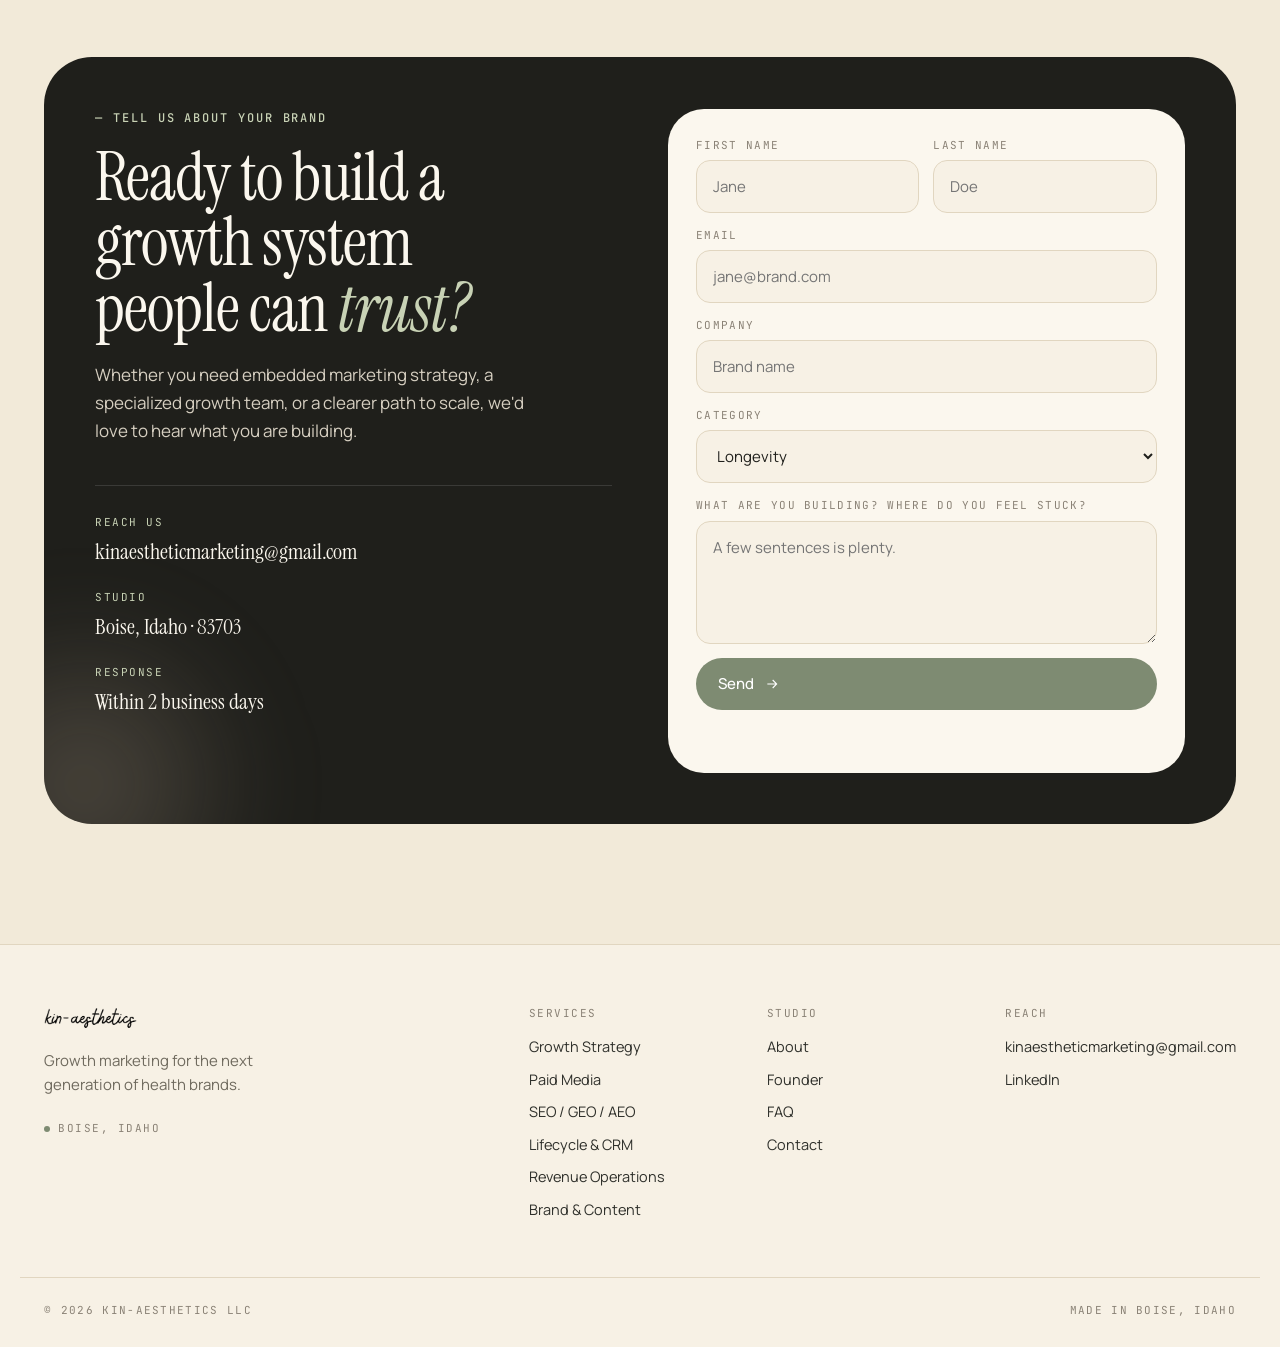
==== commit f04672be: "Update header and footer logos to new Kin-Aesthetics PNG https://claude.ai/code/session_01TDV8fv5m8y" ====
--- a/index.html
+++ b/index.html
@@ -2,7 +2,7 @@
 <html lang="en">
 <head>
 <meta charset="utf-8" />
-<meta name="viewport" content="width=device-width, initial-scale=1" />
+<meta name="viewport" content="width=device-width, initial-scale=1, viewport-fit=cover" />
 <title>Kin-Aesthetics — Growth marketing for health & wellness brands</title>
 <link rel="preconnect" href="https://fonts.googleapis.com" />
 <link rel="preconnect" href="https://fonts.gstatic.com" crossorigin />
@@ -16,7 +16,7 @@
 <header class="site-header" id="top">
   <div class="header-inner">
     <a class="brand" href="#top" aria-label="Kin-Aesthetics home">
-      <img src="logo-wordmark.png" alt="kin-aesthetic" class="brand-wordmark" />
+      <img src="Kin-Aesthetics (1000 x 500 px) (1).png" alt="kin-aesthetic" class="brand-wordmark" />
     </a>
     <nav class="nav" id="siteNav" aria-label="Primary">
       <a href="#services">Services</a>
@@ -508,7 +508,7 @@
 <footer class="site-footer">
   <div class="container footer-inner">
     <div class="foot-brand">
-      <img src="logo-wordmark.png" alt="kin-aesthetic" class="foot-wordmark" />
+      <img src="Kin-Aesthetics (1000 x 500 px) (1).png" alt="kin-aesthetic" class="foot-wordmark" />
       <p>Growth marketing for the next generation of health brands.</p>
       <div class="foot-loc"><span class="dot"></span> Boise, Idaho</div>
     </div>
--- a/styles.css
+++ b/styles.css
@@ -47,6 +47,8 @@
   line-height: 1.55;
   -webkit-font-smoothing: antialiased;
   text-rendering: optimizeLegibility;
+  /* prevent horizontal overflow on mobile */
+  overflow-x: hidden;
 }
 img{max-width:100%; display:block}
 a{color:inherit; text-decoration:none}
@@ -55,7 +57,8 @@
 .container{
   max-width: var(--container);
   margin: 0 auto;
-  padding-inline: var(--gutter);
+  /* safe-area-inset covers iPhone notch / Dynamic Island edges */
+  padding-inline: max(var(--gutter), env(safe-area-inset-left, 0px));
 }
 
 /* ---------- Display & utility type ---------- */
@@ -1161,6 +1164,15 @@
    MOBILE (≤480px)
    =========================================================== */
 @media (max-width: 480px){
+  /* Increase gutter so text never crowds the screen edge */
+  :root{ --gutter: 20px; }
+
+  /* Beliefs card: give it outer margin so it isn't flush to viewport */
+  .beliefs-grid{
+    margin-inline: var(--gutter);
+    width: auto;
+  }
+
   /* Hero */
   .hero{ padding: 40px 0 0; }
   .hero-inner{ padding: 16px 0 52px; }
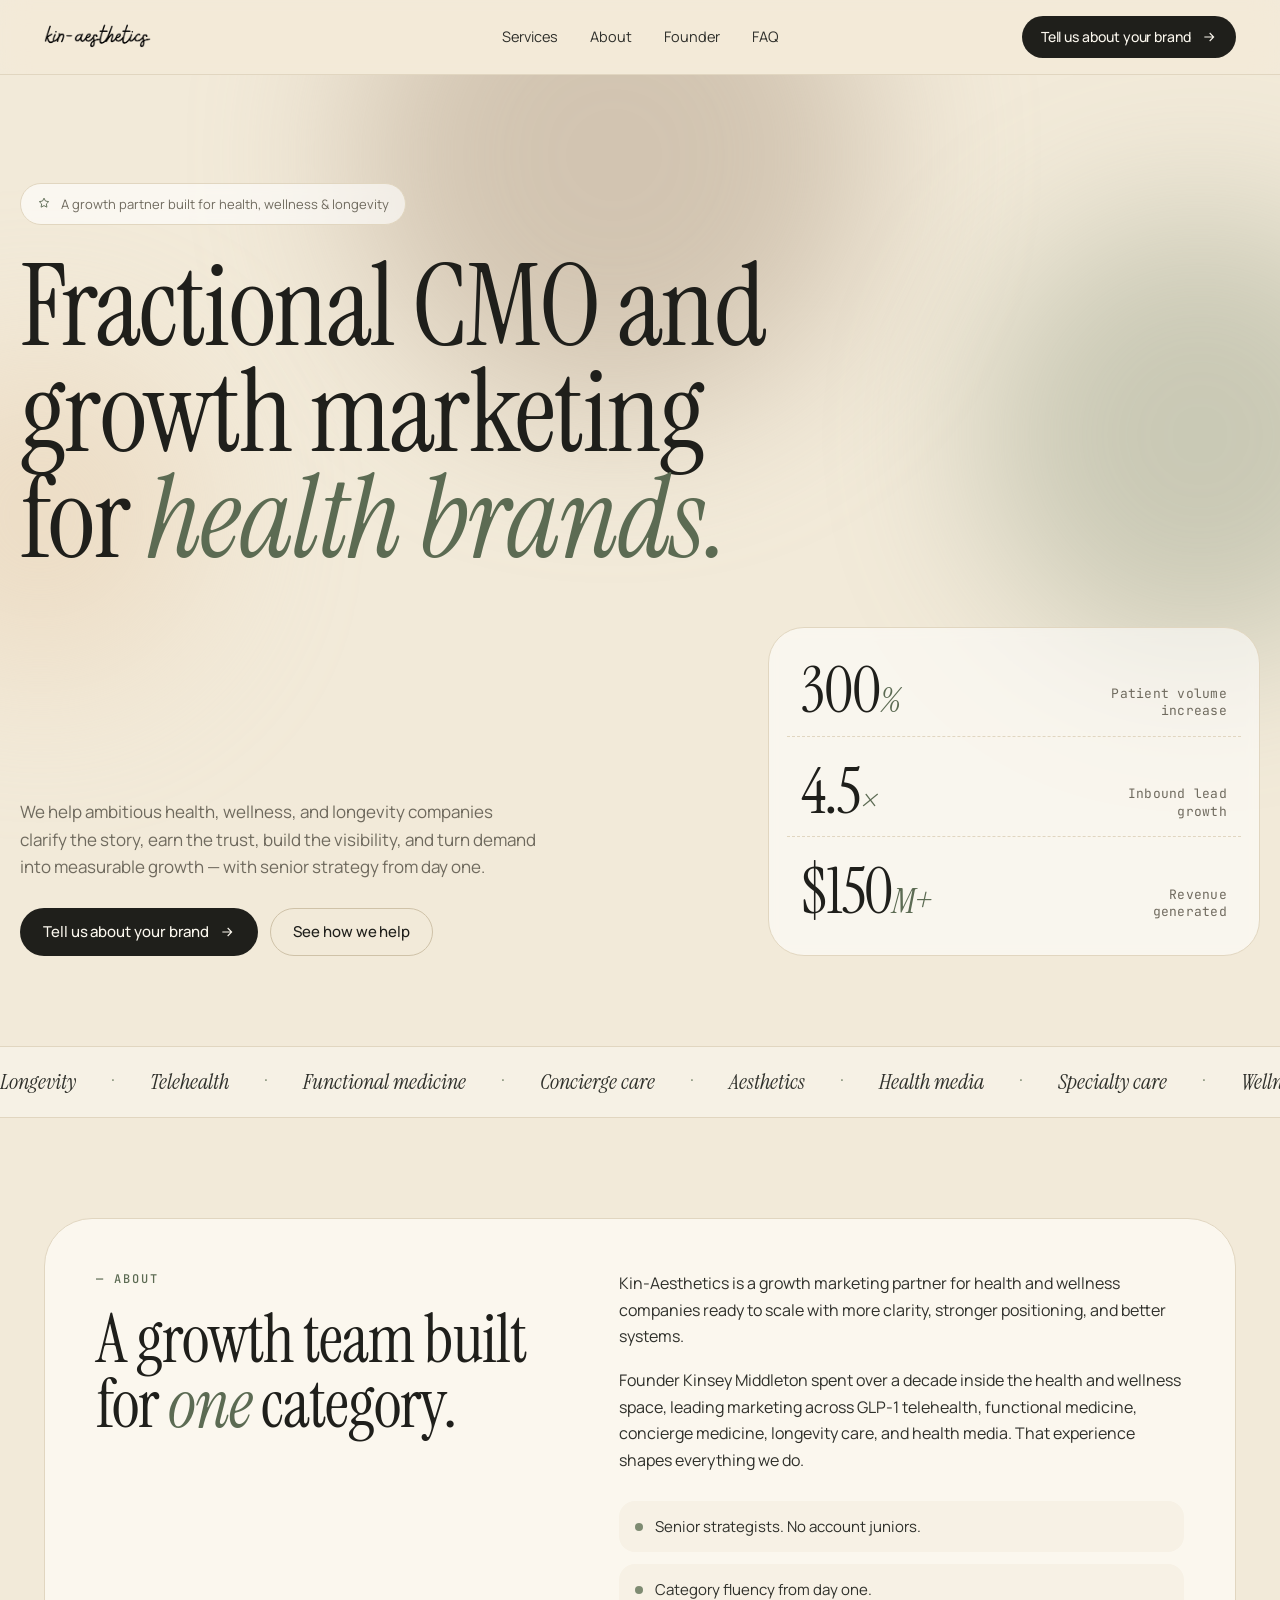
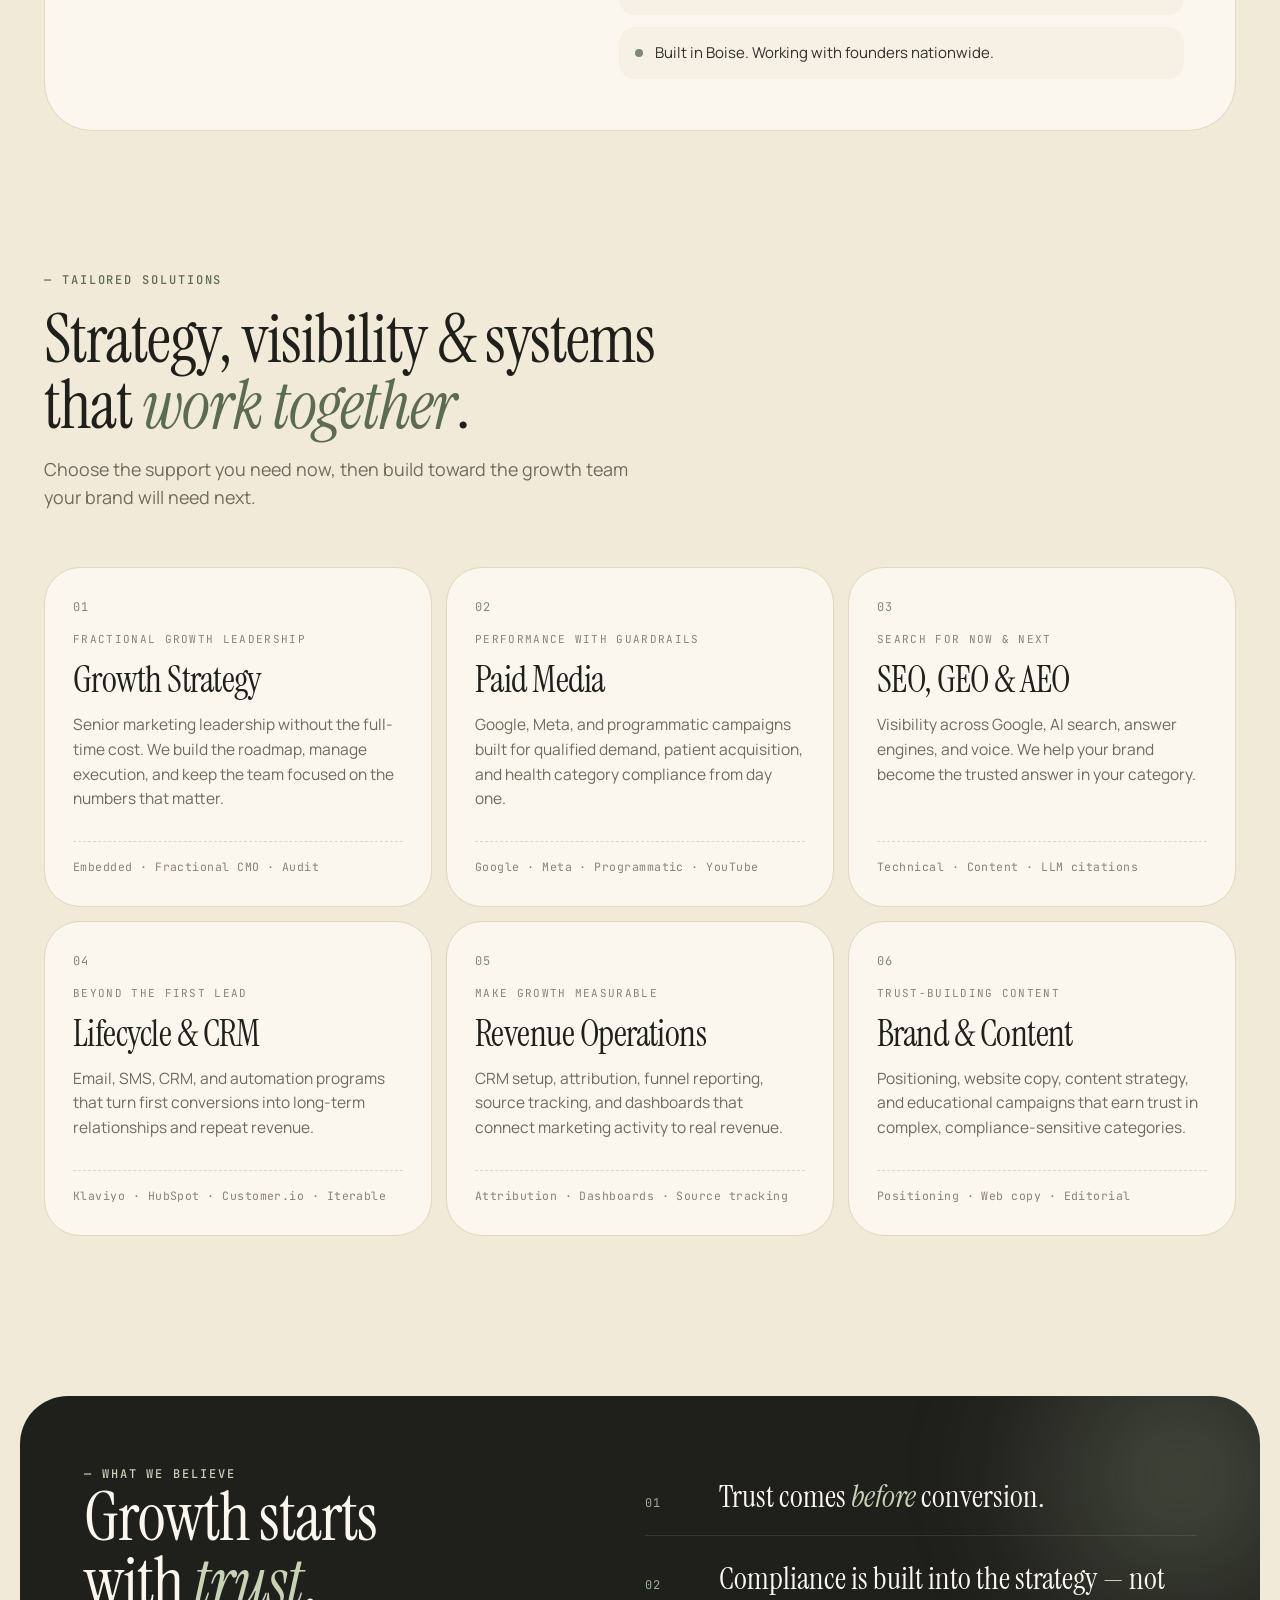
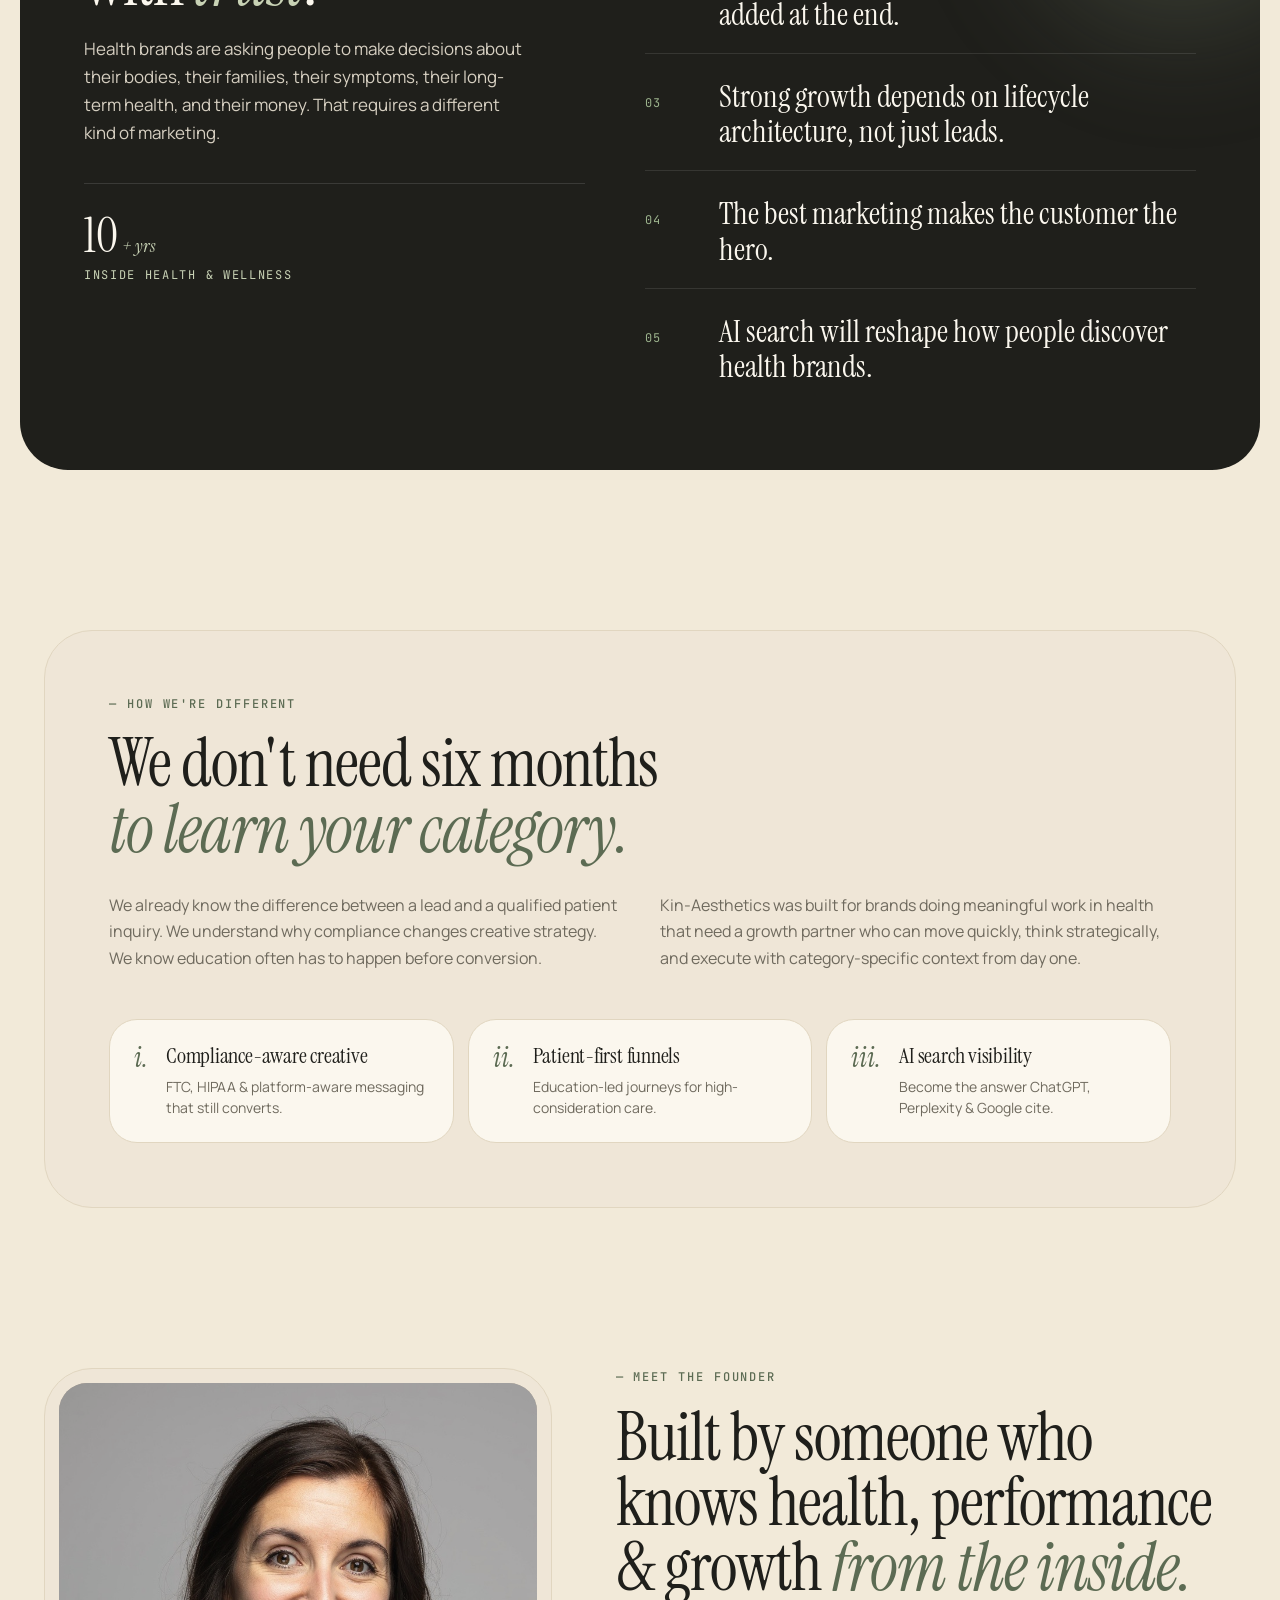
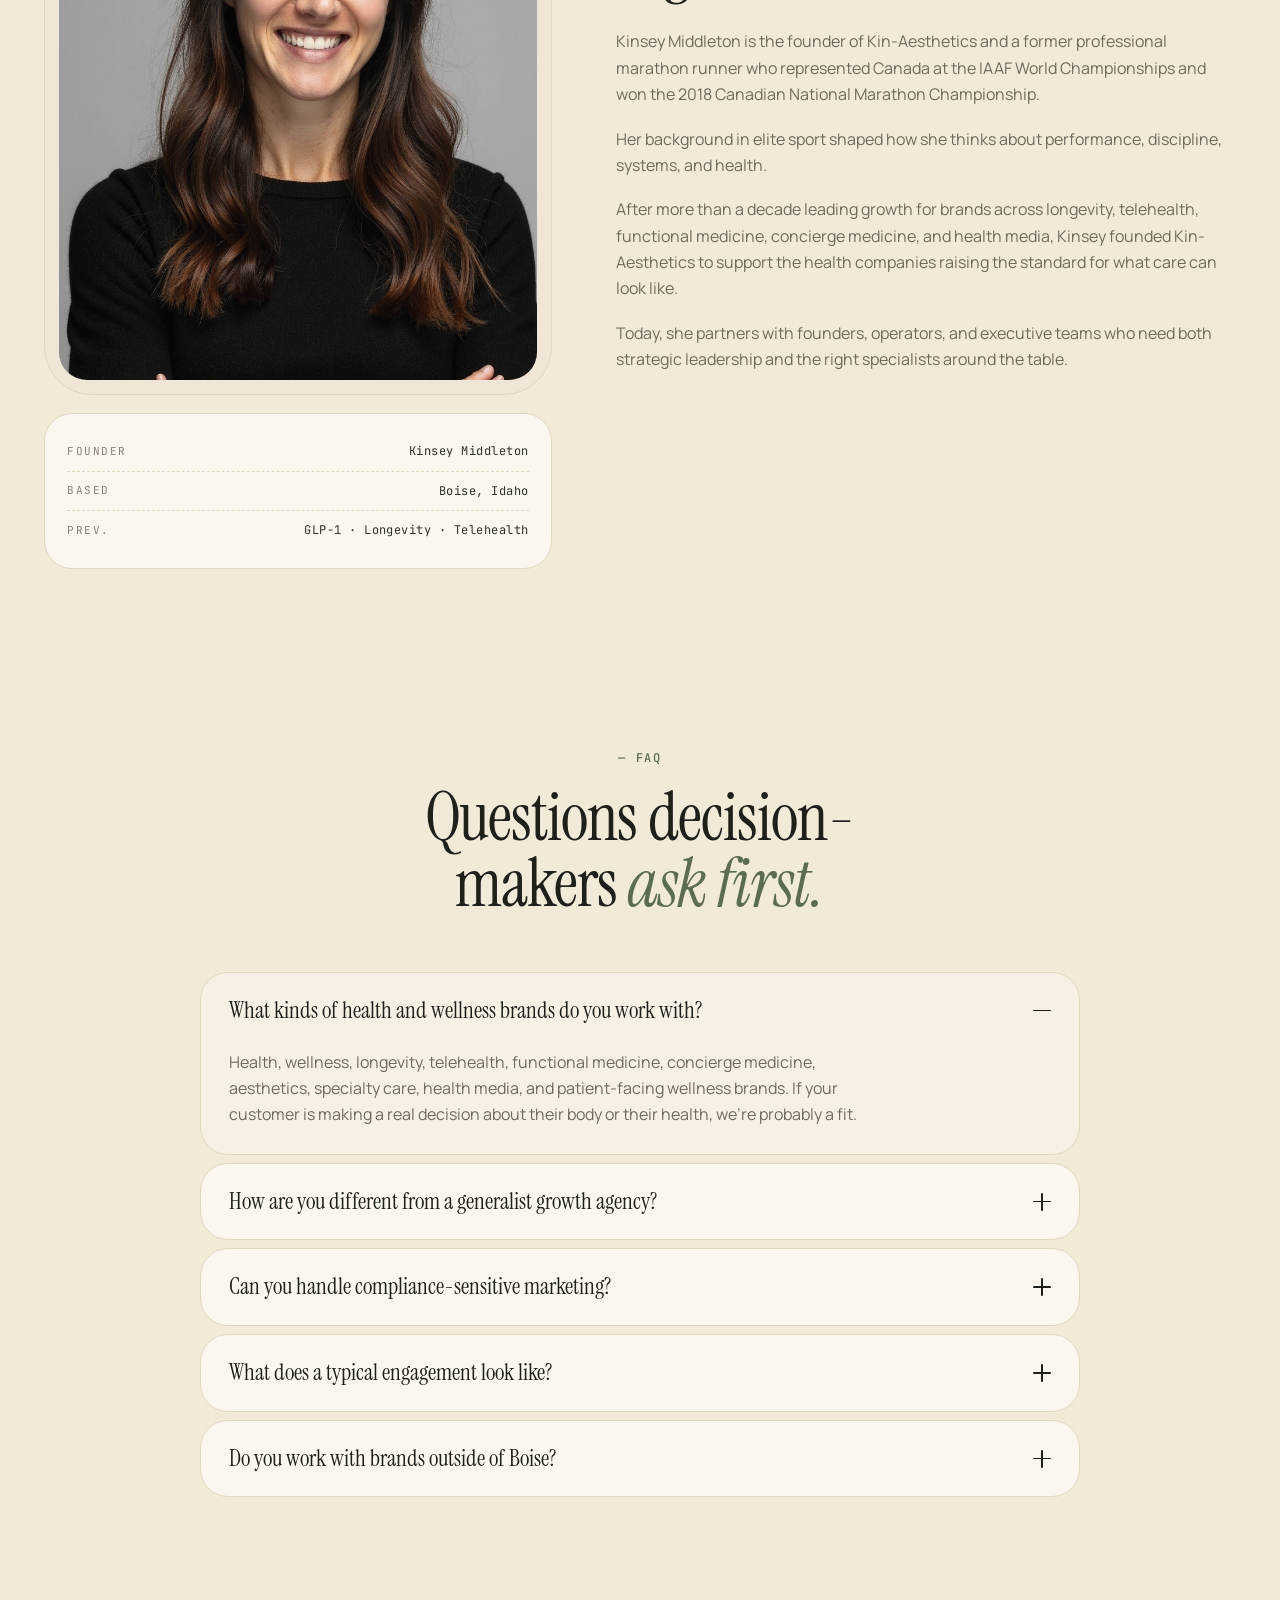
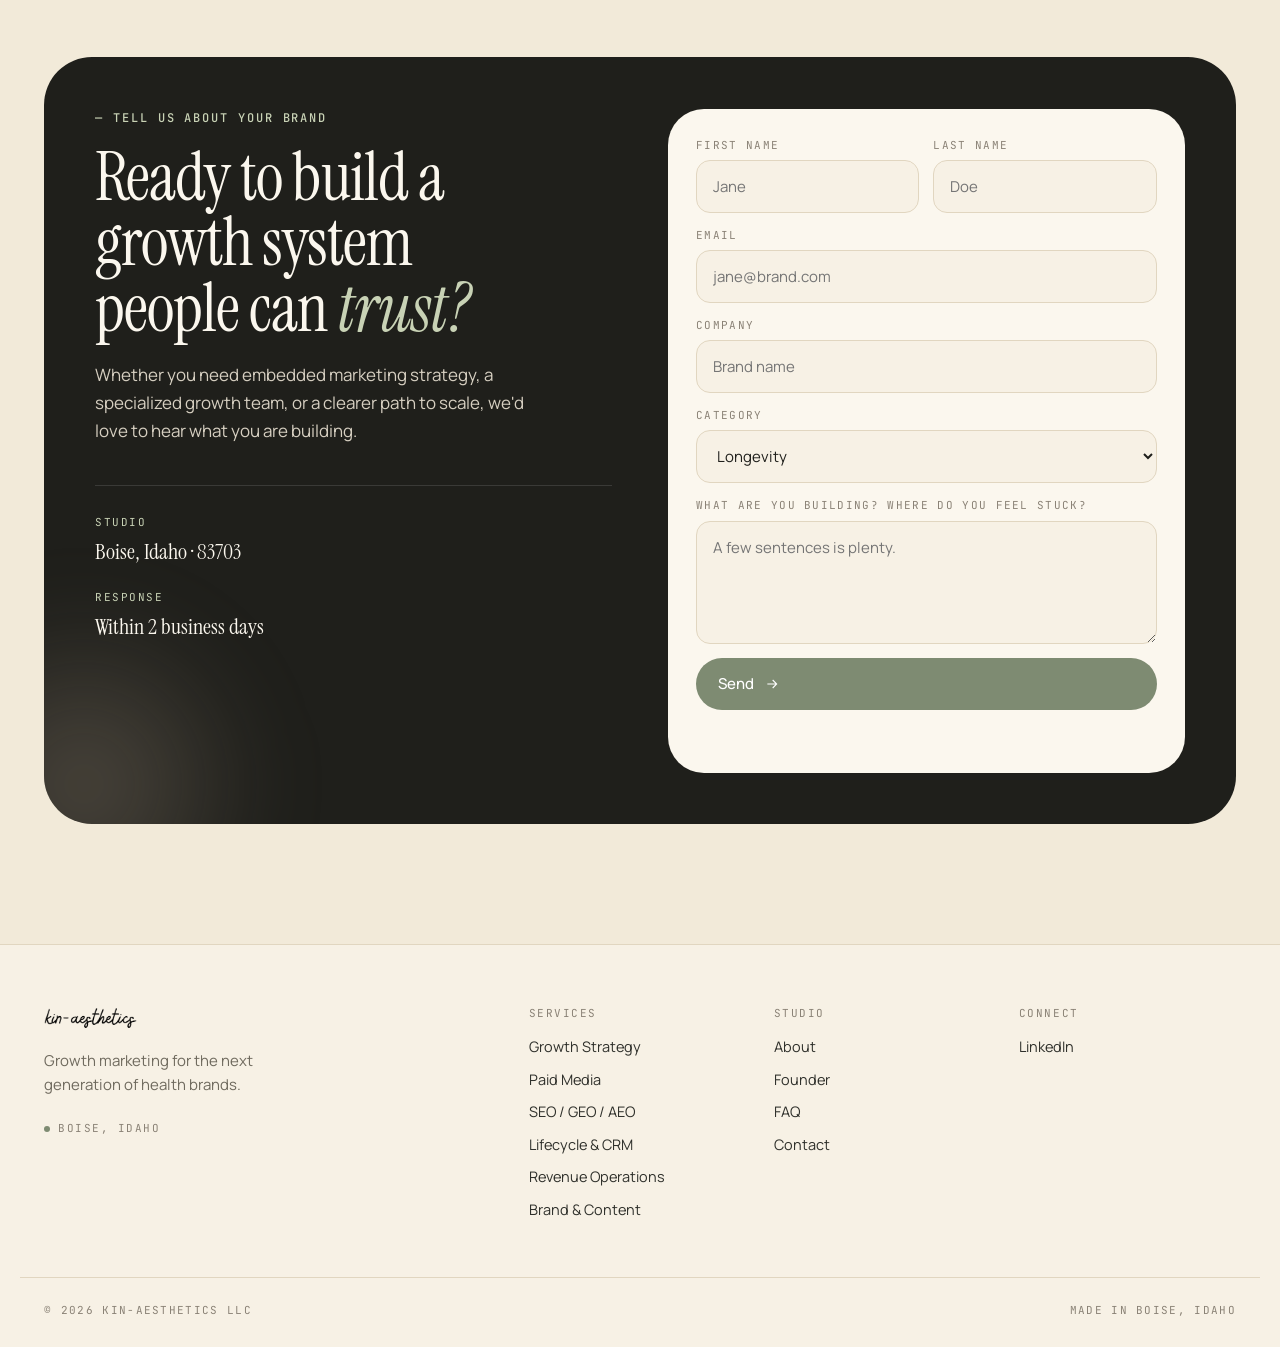
==== commit a00abae2: "SEO metadata, image cleanup, schema, and email removal - Title: "Fractional CMO for Health & Wellnes" ====
--- a/index.html
+++ b/index.html
@@ -3,12 +3,51 @@
 <head>
 <meta charset="utf-8" />
 <meta name="viewport" content="width=device-width, initial-scale=1, viewport-fit=cover" />
-<title>Kin-Aesthetics — Growth marketing for health & wellness brands</title>
+<title>Fractional CMO for Health & Wellness Brands | Kin-Aesthetics</title>
+<meta name="description" content="Kin-Aesthetics is a fractional CMO and growth marketing partner for health, wellness, and longevity brands ready to scale with senior strategy from day one." />
 <link rel="preconnect" href="https://fonts.googleapis.com" />
 <link rel="preconnect" href="https://fonts.gstatic.com" crossorigin />
 <link href="https://fonts.googleapis.com/css2?family=Instrument+Serif:ital@0;1&family=Manrope:wght@300;400;500;600;700&family=JetBrains+Mono:wght@400;500&display=swap" rel="stylesheet" />
-<link rel="icon" type="image/png" href="logo-mark.png" />
+<link rel="icon" type="image/png" href="kin-aesthetics-logo-mark.png" />
 <link rel="stylesheet" href="styles.css" />
+<!-- JSON-LD Structured Data -->
+<script type="application/ld+json">
+[
+  {
+    "@context": "https://schema.org",
+    "@type": "ProfessionalService",
+    "name": "Kin-Aesthetics",
+    "url": "https://kinaestheticmarketing.com",
+    "logo": "https://kinaestheticmarketing.com/kin-aesthetics-logo.png",
+    "address": {
+      "@type": "PostalAddress",
+      "addressLocality": "Boise",
+      "addressRegion": "ID",
+      "addressCountry": "US"
+    },
+    "sameAs": ["https://www.linkedin.com/company/109017058/"]
+  },
+  {
+    "@context": "https://schema.org",
+    "@type": "Person",
+    "name": "Kinsey Middleton",
+    "jobTitle": "Founder",
+    "worksFor": {
+      "@type": "Organization",
+      "name": "Kin-Aesthetics"
+    },
+    "url": "https://kinaestheticmarketing.com"
+  }
+]
+</script>
+<!-- Google Analytics 4 -->
+<script async src="https://www.googletagmanager.com/gtag/js?id=G-8C68640RZ0"></script>
+<script>
+  window.dataLayer = window.dataLayer || [];
+  function gtag(){dataLayer.push(arguments);}
+  gtag('js', new Date());
+  gtag('config', 'G-8C68640RZ0');
+</script>
 </head>
 <body>
 
@@ -16,7 +55,7 @@
 <header class="site-header" id="top">
   <div class="header-inner">
     <a class="brand" href="#top" aria-label="Kin-Aesthetics home">
-      <img src="Kin-Aesthetics (1000 x 500 px) (1).png" alt="kin-aesthetic" class="brand-wordmark" />
+      <img src="kin-aesthetics-logo.png" alt="Kin-Aesthetics" class="brand-wordmark" />
     </a>
     <nav class="nav" id="siteNav" aria-label="Primary">
       <a href="#services">Services</a>
@@ -53,9 +92,8 @@
       </div>
 
       <h1 class="display">
-        Marketing built for the
-        <em>next generation</em>
-        of health brands.
+        Fractional CMO and growth marketing
+        for <em>health brands.</em>
       </h1>
 
       <div class="hero-grid">
@@ -308,7 +346,7 @@
 
       <div class="founder-photo">
         <div class="photo-frame">
-          <img src="founder.jpg" alt="Kinsey Middleton, founder of Kin-Aesthetics" />
+          <img src="kinsey-middleton-founder.jpg" alt="Kinsey Middleton, founder of Kin-Aesthetics, former professional marathon runner" />
         </div>
         <div class="photo-meta">
           <div class="meta-row"><span>Founder</span><span>Kinsey Middleton</span></div>
@@ -419,10 +457,6 @@
           </p>
 
           <div class="contact-meta">
-            <div>
-              <div class="cm-label">Reach us</div>
-              <a class="cm-value" href="mailto:kinaestheticmarketing@gmail.com">kinaestheticmarketing@gmail.com</a>
-            </div>
             <div>
               <div class="cm-label">Studio</div>
               <div class="cm-value">Boise, Idaho · 83703</div>
@@ -508,7 +542,7 @@
 <footer class="site-footer">
   <div class="container footer-inner">
     <div class="foot-brand">
-      <img src="Kin-Aesthetics (1000 x 500 px) (1).png" alt="kin-aesthetic" class="foot-wordmark" />
+      <img src="kin-aesthetics-logo.png" alt="Kin-Aesthetics" class="foot-wordmark" />
       <p>Growth marketing for the next generation of health brands.</p>
       <div class="foot-loc"><span class="dot"></span> Boise, Idaho</div>
     </div>
@@ -530,8 +564,7 @@
         <a href="#contact">Contact</a>
       </div>
       <div>
-        <div class="foot-label">Reach</div>
-        <a href="mailto:kinaestheticmarketing@gmail.com">kinaestheticmarketing@gmail.com</a>
+        <div class="foot-label">Connect</div>
         <a href="https://www.linkedin.com/company/109017058/" target="_blank" rel="noopener">LinkedIn</a>
       </div>
     </div>
